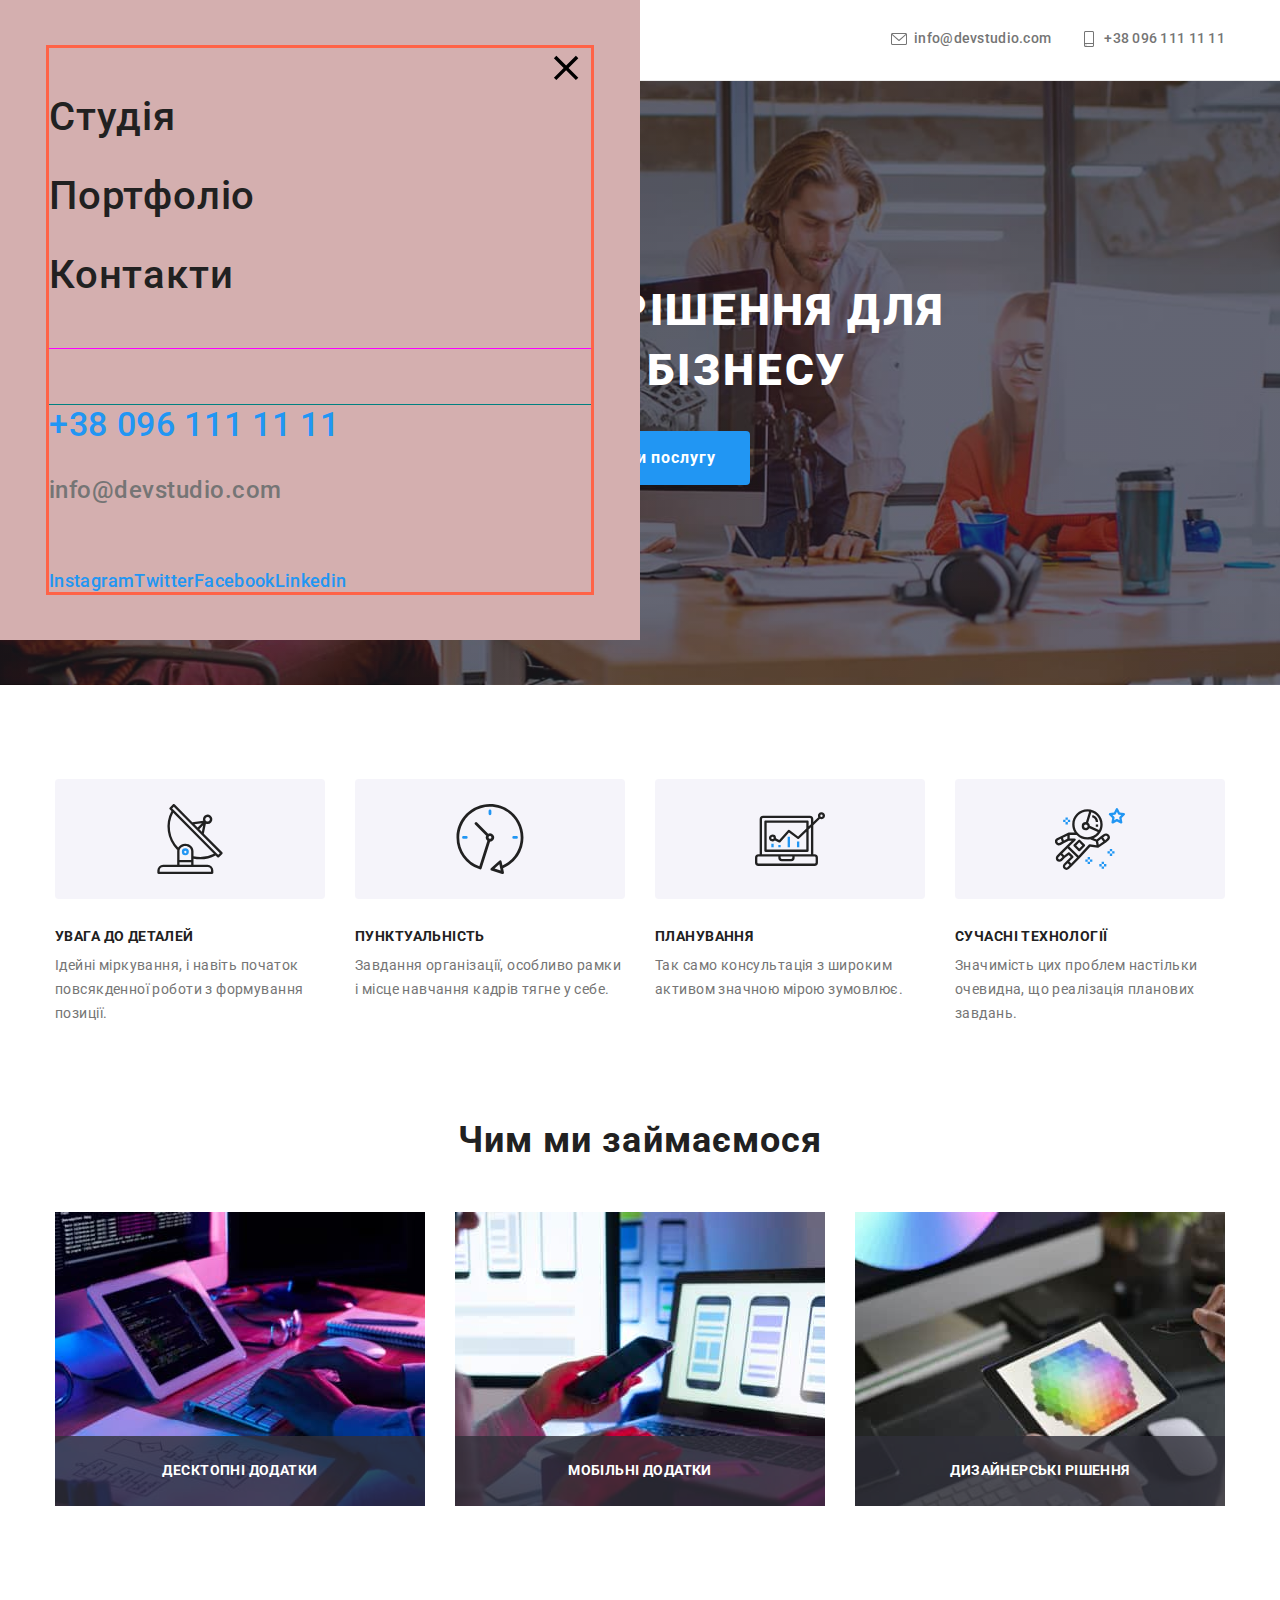
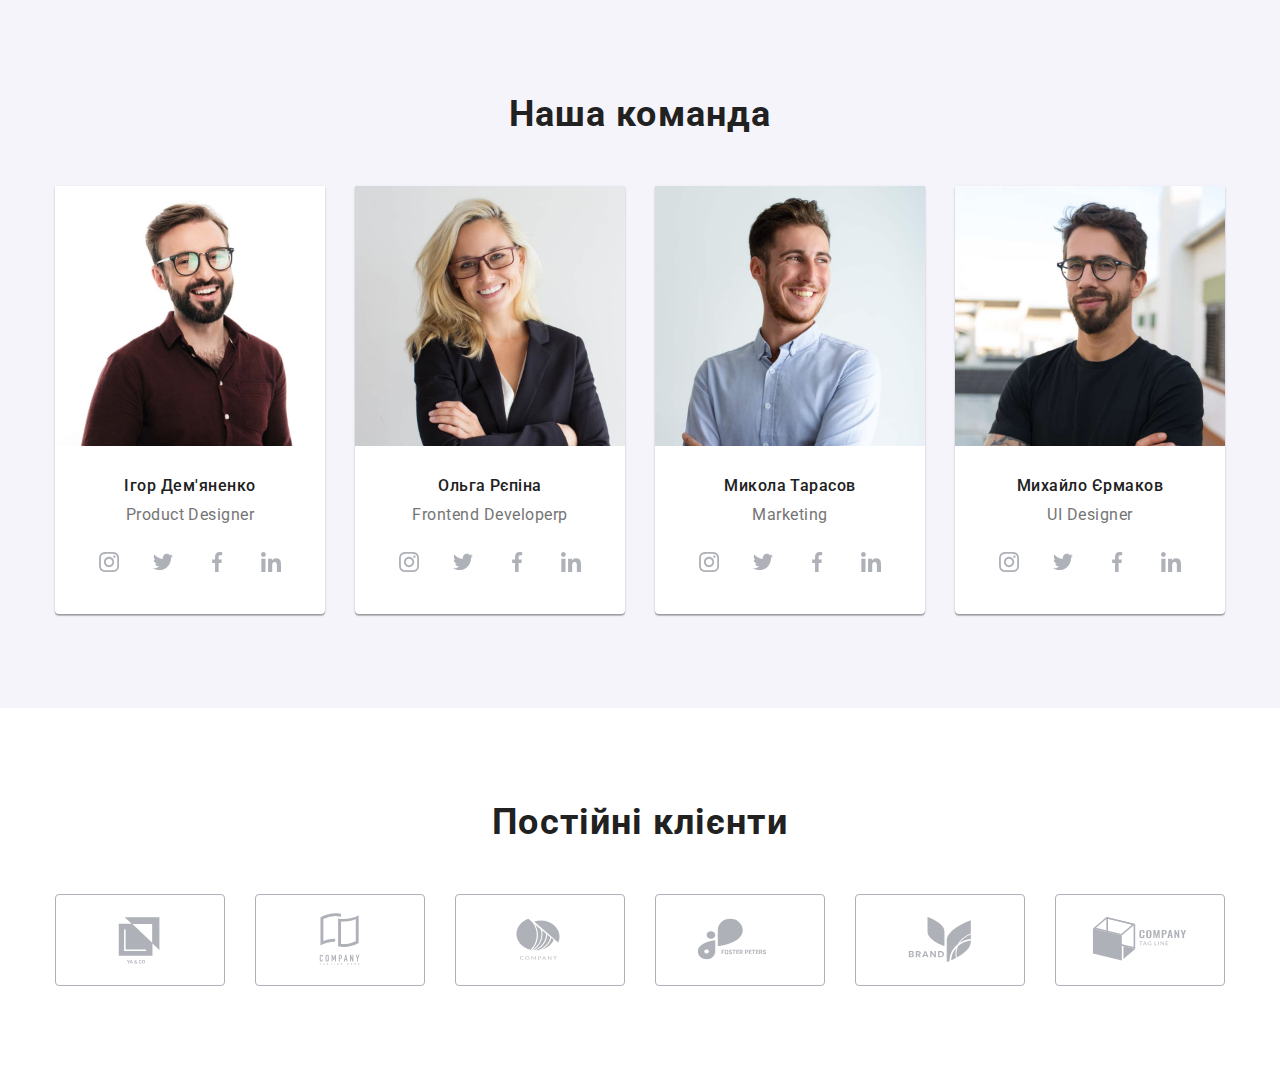
==== index.html @ 28aad4c0 "add coment" ====
<!DOCTYPE html>
<html lang="uk">

<head>
    <meta charset="UTF-8">
    <meta http-equiv="X-UA-Compatible" content="IE=edge">
    <meta name="viewport" content="width=device-width, initial-scale=1.0">
    <link rel="preconnect" href="https://fonts.googleapis.com">
    <link rel="preconnect" href="https://fonts.gstatic.com" crossorigin>
    <link
        href="https://fonts.googleapis.com/css2?family=Raleway:wght@700&family=Roboto:wght@400;500;700;900&display=swap"
        rel="stylesheet">
    <!-- Спочатку нормалізатор -->
    <link rel="stylesheet"
        href="https://cdnjs.cloudflare.com/ajax/libs/modern-normalize/1.0.0/modern-normalize.min.css">
    <!-- Потім мої стилі -->
    <link rel="stylesheet" href="./css/main.min.css " />
    <!-- <link rel="stylesheet" href="./css/styles.css" /> -->
    <title> WebStudio</title>

</head>

<body>
    <!------------------------------- Header ------------------->
    <header class="header">
        <div class="container header__container">
            <a class="logo header__logo" href="./index.html" lang="en"><span class="logo__accent">Web</span>Studio</a>
            <nav class="navigation">
                <ul class="navigation navigation__list list">
                    <li class="navigation__item">
                        <a class="navigation__link" href="./index.html">Студія</a>
                    </li>
                    <li><a class="navigation__link" href="./portfolio.html">Портфоліо</a> </li>
                    <li><a class="navigation__link" href="#">Контакти</a> </li>
                </ul>
            </nav>
            <div class="container-connect">
                <ul class="connect">
                    <li class="connect__item">
                        <a class="connect link" href="mailto:info@devstudio.com">
                            <svg class="connect__icon" width="16" height="16">
                                <use href="./images/symbol-defs.svg#icon-envelope"></use>
                            </svg>info@devstudio.com</a>
                    </li>
                    <li class="connect__item">
                        <a class="connect link" href="tel:+380961111111">
                            <svg class="connect__icon" width="16" height="16">
                                <use href="./images/symbol-defs.svg#icon-smartphone"></use>
                            </svg>+38 096 111 11 11</a>
                    </li>
                </ul>
            </div>
        </div>
        
        
        <div class="mob-menu is-hidden" data-menu>
                <button type="button" class="menu-open-btn" data-menu-open>
                    <svg class="" width="40" height="40">
                        <use href="./images/icons.svg#icon_mob_menu"></use>
                    </svg>
                </button>
                
                <div class="mob-container">
                    <div class="mob-nav">
                        <button type="button" class="menu-close-btn" data-menu-close>
                            <svg class="" width="40" height="40">
                                <use href="./images/icons.svg#icon-close"></use>
                            </svg>
                        </button>
                        <ul class="mob-menu__list">
                            <li class="mob-menu__item">
                                <a class="mob-menu__link" href="./index.html">Студія</a>
                            </li>
                            <li class="mob-menu__item">
                                <a class="mob-menu__link" href="./portfolio.html">Портфоліо</a>
                            </li>
                            <li class="mob-menu__item">
                                <a class="mob-menu__link" href="#">Контакти</a>
                            </li>
                        </ul>
                    </div> 

                     <div class="mob_connect"> 
                        <!-- список  контактов -->
                         <ul class="mob-connect__list">
                            <li class="mob-connect__item">
                                <a class="connect__tel" href="tel:+380961111111">+38 096 111 11 11</a>
                            </li>
                            <li class="mob-connect__item">
                                <a class="connect__mail" href="mailto:info@devstudio.com">info@devstudio.com</a>
                            </li>
                        </ul>

                        <!-- список соц мереж для мобил -->
                        <ul class="mob_soc__list list">
                            <li class="mob_soc__item">
                                <a class="mob_soc__link" href="#">
                                    <use href="#">Instagram </use>
                                </a>
                            </li>
                            <li class="mob_soc__item">
                                <a class="mob_soc__link" href="#">
                                    <use href="#">Twitter </use>
                                </a>
                            </li>
                            <li class="mob_soc__item">
                                <a class="mob_soc__link" href="#">
                                    <use href="#">Facebook </use>
                                </a>
                            </li>
                            <li class="mob_soc__item">
                                <a class="mob_soc__link" href="#">
                                    <use href="#">Linkedin </use>
                                </a>
                            </li>
                        </ul>
                    </div> 
                </div> 

            </div>   
 
    </header>

    <main>
        <!------------------ section Hero------------------->
        <section class="hero">
            <h1 class="hero__title">Ефективні рішення для вашого бізнесу</h1>
            <button class="hero__button" type="button" data-modal-open>Замовити послугу</button>
        </section>
        <!---------------------section benefits ------------------->
        <section class="section">
            <div class="container">
                <!-- ЗАХОВАТИ ЗАГОЛОВОК -->
                <h2 class="visually-hidden">Наші переваги</h2>
                <ul class="benefits list">
                    <li class="benefits__item icon-detail">
                        <h3 class="benefits__title">Увага до деталей</h3>
                        <p class="benefits__text">Ідейні міркування, і навіть початок повсякденної роботи з формування
                            позиції.</p>
                    </li>
                    <li class="benefits__item icon-punctuality">
                        <h3 class="benefits__title">Пунктуальність</h3>
                        <p class="benefits__text">Завдання організації, особливо рамки і місце навчання кадрів тягне у
                            себе.</p>
                    </li>
                    <li class="benefits__item icon-time">
                        <h3 class="benefits__title">Планування</h3>
                        <p class="benefits__text">Так само консультація з широким активом значною мірою зумовлює.</p>
                    </li>
                    <li class="benefits__item icon-tech">
                        <h3 class="benefits__title">Сучасні технології</h3>
                        <p class="benefits__text">Значимість цих проблем настільки очевидна, що реалізація планових
                            завдань.</p>
                    </li>
                </ul>
            </div>
        </section>
        <!-- --------------------------about ------------------------>
        <section class="section about">
            <div class="container">
                <h2 class="about__title">Чим ми займаємося</h2>
                <ul class="about list">
                    <li class="about__item">
                        <img srcset="./images/box1.jpg 1x,
                                    ./images/box1_2x.jpg 2x " src="./images/box1.jpg" alt="компютер" width="370">
                        <div class="about__box">
                            <p class="about__text">десктопні додатки</p>
                        </div>
                    </li>

                    <li class="about__item">
                        <img srcset="./images/box2.jpg 1x,
                                    ./images/box2_2x.jpg 2x " src="./images/box2.jpg" alt="телефон" width="370">
                        <div class="about__box">
                            <p class="about__text">мобільні додатки</p>
                        </div>
                    </li>

                    <li class="about__item">
                        <img srcset="./images/box3.jpg 1x,
                                    ./images/box3_2x.jpg 2x " src="./images/box3.jpg" alt="планшет" width="370">
                        <div class="about__box">
                            <p class="about__text">дизайнерські рішення</p>
                        </div>
                    </li>
                </ul>
            </div>
            </div>
        </section>
        <!------------------------- team --------------------------- -->
        <section class="section team">
            <div class="container">
                <h2 class="team__title">Наша команда</h2>
                <ul class="team list">
                    <li class="team__item">
                        <picture>
                            <source srcset="./images/foto1.jpg 1x,
                                            ./images/foto1_2x.jpg 2x" media="(min-width: 1200px)" />
                            <source srcset="./images/foto1_tabl.jpg 1x,
                                            ./images/foto1_tabl_2x.jpg 2x" media="(min-width: 768px)" />
                            <source srcset="./images/foto1_mob.jpg 1x,
                                            ./images/foto1_mob_2x.jpg 2x" media="(max-width: 767px)" />
                            <img src="./images/foto1.jpg" alt="фото-дизайнера" width="450">
                        </picture>
                        <div class="user">
                            <h3 class="user__name">Ігор Дем'яненко</h3>
                            <p class="user__profile">Product Designer</p>
                            <!-- список соц мереж -->
                            <ul class="soc list">
                                <li class="soc__item team__soc__item">
                                    <a class="soc__link" href="#">
                                        <svg class="" with="20" height="20">
                                            <use href="./images/symbol-defs.svg#icon-instagram"></use>
                                        </svg>
                                    </a>
                                </li>
                                <li class="soc__item team__soc__item">
                                    <a class="soc__link" href="#">
                                        <svg class="" with="20" height="20">
                                            <use href="./images/symbol-defs.svg#icon-twitter"></use>
                                        </svg>
                                    </a>
                                </li>
                                <li class="soc__item team__soc__item">
                                    <a class="soc__link" href="#">
                                        <svg class="" with="20" height="20">
                                            <use href="./images/symbol-defs.svg#icon-facebook"></use>
                                        </svg>
                                    </a>
                                </li>
                                <li class="soc__item team__soc__item">
                                    <a class="soc__link" href="#">
                                        <svg class="" with="20" height="20">
                                            <use href="./images/symbol-defs.svg#icon-linkedin"></use>
                                        </svg>
                                    </a>
                                </li>
                            </ul>
                        </div>
                    </li>
                    <li class="team__item">
                        <picture>
                            <source srcset="./images/foto2.jpg 1x,
                                            ./images/foto2_2x.jpg 2x" media="(min-width: 1200px)" />
                            <source srcset="./images/foto2_tabl.jpg 1x,
                                            ./images/foto2_tabl_2x.jpg 2x" media="(min-width: 768px)" />
                            <source srcset="./images/foto2_mob.jpg 1x,
                                            ./images/foto2_mob_2x.jpg 2x" media="(max-width: 767px)" />
                            <img src="./images/foto2.jpg" alt="фото-розробника" width="450">
                        </picture>
                        <div class="user">
                            <h3 class="user__name">Ольга Рєпіна</h3>
                            <p class="user__profile">Frontend Developerp</p>
                            <!-- список соц мереж -->
                            <ul class="soc list">
                                <li class="soc__item team__soc__item">
                                    <a class="soc__link" href="#">
                                        <svg class="" with="20" height="20">
                                            <use href="./images/symbol-defs.svg#icon-instagram"></use>
                                        </svg>
                                    </a>
                                </li>
                                <li class="soc__item team__soc__item">
                                    <a class="soc__link" href="#">
                                        <svg class="" with="20" height="20">
                                            <use href="./images/symbol-defs.svg#icon-twitter"></use>
                                        </svg>
                                    </a>
                                </li>
                                <li class="soc__item team__soc__item">
                                    <a class="soc__link" href="#">
                                        <svg class="" with="20" height="20">
                                            <use href="./images/symbol-defs.svg#icon-facebook"></use>
                                        </svg>
                                    </a>
                                </li>
                                <li class="soc__item team__soc__item">
                                    <a class="soc__link" href="#">
                                        <svg class="" with="20" height="20">
                                            <use href="./images/symbol-defs.svg#icon-linkedin"></use>
                                        </svg>
                                    </a>
                                </li>
                            </ul>
                        </div>
                    </li>

                    <li class="team__item">
                        <picture>
                            <source srcset="./images/foto3.jpg 1x,
                                            ./images/foto3_2x.jpg 2x" media="(min-width: 1200px)" />
                            <source srcset="./images/foto3_tabl.jpg 1x,
                                            ./images/foto3_tabl_2x.jpg 2x" media="(min-width: 768px)" />
                            <source srcset="./images/foto3_mob.jpg 1x,
                                            ./images/foto3_mob_2x.jpg 2x" media="(max-width: 767px)" />
                            <img src="./images/foto3.jpg" alt="фото-маркетолога" width="450">
                        </picture>
                        <div class="user">
                            <h3 class="user__name">Микола Тарасов</h3>
                            <p class="user__profile">Marketing</p>
                            <!-- список соц мереж -->
                            <ul class="soc list">
                                <li class="soc__item team__soc__item">
                                    <a class="soc__link" href="#">
                                        <svg class="" with="20" height="20">
                                            <use href="./images/symbol-defs.svg#icon-instagram"></use>
                                        </svg>
                                    </a>
                                </li>
                                <li class="soc__item team__soc__item">
                                    <a class="soc__link" href="#">
                                        <svg class="" with="20" height="20">
                                            <use href="./images/symbol-defs.svg#icon-twitter"></use>
                                        </svg>
                                    </a>
                                </li>
                                <li class="soc__item team__soc__item">
                                    <a class="soc__link" href="#">
                                        <svg class="" with="20" height="20">
                                            <use href="./images/symbol-defs.svg#icon-facebook"></use>
                                        </svg>
                                    </a>
                                </li>
                                <li class="soc__item team__soc__item">
                                    <a class="soc__link" href="#">
                                        <svg class="" with="20" height="20">
                                            <use href="./images/symbol-defs.svg#icon-linkedin"></use>
                                        </svg>
                                    </a>
                                </li>
                            </ul>
                        </div>
                    </li>
                    <li class="team__item">
                        <picture>
                            <source srcset="./images/foto4.jpg 1x,
                                            ./images/foto4_2x.jpg 2x" media="(min-width: 1200px)" />
                            <source srcset="./images/foto4_tabl.jpg 1x,
                                            ./images/foto4_tabl_2x.jpg 2x" media="(min-width: 768px)" />
                            <source srcset="./images/foto4_mob.jpg 1x,
                                            ./images/foto4_mob_2x.jpg 2x" media="(max-width: 767px)" />
                            <img src="./images/foto4.jpg" alt="фото-дизайнера-юай" width="450">
                        </picture>
                        <div class="user">
                            <h3 class="user__name">Михайло Єрмаков</h3>
                            <p class="user__profile">UI Designer</p>
                            <!--список соц мереж -->
                            <ul class="soc list">
                                <li class="soc__item team__soc__item">
                                    <a class="soc__link" href="#">
                                        <svg class="" with="20" height="20">
                                            <use href="./images/symbol-defs.svg#icon-instagram"></use>
                                        </svg>
                                    </a>
                                </li>
                                <li class="soc__item team__soc__item">
                                    <a class="soc__link" href="#">
                                        <svg class="" with="20" height="20">
                                            <use href="./images/symbol-defs.svg#icon-twitter"></use>
                                        </svg>
                                    </a>
                                </li>
                                <li class="soc__item team__soc__item">
                                    <a class="soc__link" href="#">
                                        <svg class="" with="20" height="20">
                                            <use href="./images/symbol-defs.svg#icon-facebook"></use>
                                        </svg>
                                    </a>
                                </li>
                                <li class="soc__item team__soc__item">
                                    <a class="soc__link" href="#">
                                        <svg class="" with="20" height="20">
                                            <use href="./images/symbol-defs.svg#icon-linkedin"></use>
                                        </svg>
                                    </a>
                                </li>
                            </ul>
                        </div>
                    </li>
                </ul>
            </div>
        </section>
        <!----------------------- Постійні кліенти client -->
        <section class="section client">
            <div class="container">
                <h2 class="client__title">Постійні клієнти</h2>
                <ul class="client list">
                    <li class="client__item">
                        <a class="client__link" href="#">
                            <svg class="client__icon" width="106" height="60">
                                <use href="./images/symbol-defs.svg#icon-Logo1"></use>
                            </svg>
                        </a>
                    </li>
                    <li class="client__item">
                        <a class="client__link" href="#">
                            <svg class="client__icon" width="106" height="60">
                                <use href="./images/symbol-defs.svg#icon-Logo2"></use>
                            </svg>
                        </a>
                    </li>
                    <li class="client__item">
                        <a class="client__link" href="#">
                            <svg class="client__icon" width="106" height="60">
                                <use href="./images/symbol-defs.svg#icon-Logo3"></use>
                            </svg>
                        </a>
                    </li>
                    <li class="client__item">
                        <a class="client__link" href="#">
                            <svg class="client__icon" width="106" height="60">
                                <use href="./images/symbol-defs.svg#icon-Logo4"></use>
                            </svg>
                        </a>
                    </li>
                    <li class="client__item">
                        <a class="client__link" href="#">
                            <svg class="client__icon" width="106" height="60">
                                <use href="./images/symbol-defs.svg#icon-Logo5"></use>
                            </svg>
                        </a>
                    </li>
                    <li class="client__item">
                        <a class="client__link" href="#">
                            <svg class="client__icon" width="106" height="60">
                                <use href="./images/symbol-defs.svg#icon-Logo6"></use>
                            </svg>
                        </a>
                    </li>
                </ul>
            </div>
        </section>
    </main>

    <!------------------------------------- footer ------------------->
    <!-- <footer class="footer">
        <div class="container container-foot">
            <div class="foot">
                <a class="footer__logo link" href="./index.html" lang="en"><span
                        class="logo__accent">Web</span>Studio</a>
                <address class="container-address">
                    <a class="link address-link" href="https://goo.gl/maps/qexC5noHdbvhc4Kc7" target="_blank"
                        rel="noopener noreferrer">м. Київ, пр-т Лесі Українки, 26</a>
                </address>
                <ul class="foot-contacts list">
                    <li>
                        <a class="foot-contacts link" href="mailto:info@devstudio.com">info@devstudio.com</a>
                    </li>
                    <li>
                        <a class="foot-contacts link" href="tel:+380961111111">+38 096 111 11 11</a>
                    </li>
                </ul>
            </div>
            <div class="add">
                <h3 class="add__title">приєднуйтесь</h3>
                <!-- список соц мереж -->
    <!-- <ul class="soc list">
                    <li class="soc__item">
                        <a class="soc__link" href="#">
                            <svg class="" with="20" height="20">
                                <use href="./images/symbol-defs.svg#icon-instagram"></use>
                            </svg>
                        </a>
                    </li>
                    <li class="soc__item">
                        <a class="soc__link" href=" #">
                            <svg class="" with="20" height="20">
                                <use href="./images/symbol-defs.svg#icon-twitter"></use>
                            </svg>
                        </a>
                    </li>
                    <li class="soc__item">
                        <a class="soc__link" href="#">
                            <svg class="" with="20" height="20">
                                <use href="./images/symbol-defs.svg#icon-facebook"></use>
                            </svg>
                        </a>
                    </li>
                    <li class="soc__item">
                        <a class="soc__link" href="#">
                            <svg class="" with="20" height="20">
                                <use href="./images/symbol-defs.svg#icon-linkedin"></use>
                            </svg>
                        </a>
                    </li>
                </ul>
            </div>

            <div class="subscribe">
                <h3 class="subscribe__title">підпишіться на розсилку</h3>
                <div class="subscribe__container">
                    <input class="subscribe__inp" type="email" name="mail" id="mail" placeholder="E-mail" />
                    <button class="subscribe__button" type="submit"> Підписатися</button>
                    <svg class="icon-send" width="24" height="24">
                        <use href="./images/icons.svg#icon-send"></use>
                    </svg>
                </div>
            </div>
        </div>
    <!-- </footer>   -->
    <!---------------------------------модальне вікно--------->
    <div class="backdrop is-hidden" data-modal>
        <div class="modal">
            <form class="form">
                <button type="button" class="modal-close-btn" data-modal-close >
                    <svg class="icon-close" width="18" height="18">
                        <use href="./images/icons.svg#icon-close"></use>
                    </svg>
                </button>
                <h2 class="modal-title">Залиште свої дані, ми вам передзвонимо</h2>

                <label class="form-label">
                    <span class="form-title-field">Ім'я</span>
                    <span class="form-container">
                        <input class="form-input" type="text" name="username" placeholder=" " />
                        <svg class="icon" width="18" height="18">
                            <use href="./images/icons.svg#icon-person"></use>
                        </svg>
                    </span>
                </label>

                <label class="form-label">
                    <span class="form-title-field">Телефон</span>
                    <span class="form-container">
                        <input class="form-input" type="tel" name="usertel" placeholder=" " />
                        <svg class="icon" width="18" height="18">
                            <use href="./images/icons.svg#icon-phone"></use>
                        </svg>
                    </span>
                </label>

                <label class="form-label">
                    <span class="form-title-field">Пошта</span>
                    <span class="form-container">
                        <input class="form-input" type="email" name="mail" placeholder=" " />
                        <svg class="icon" width="18" height="18">
                            <use href="./images/icons.svg#icon-email"></use>
                        </svg>
                    </span>
                </label>

                <label class="form-label">
                    <span class="form-title-field">Коментар</span>
                    <textarea name="coment" class="form-textarea" rows="6" placeholder="Введіть текст"></textarea>
                </label>

                <label class="check">
                    <input class="check-inp visually-hidden" type="checkbox" name="agreement" value="">
                    <span class="check-icon"></span>
                    <span>Погоджуюся з розсилкою та приймаю
                        <a class="agreement-accent" href=""> Умови договору</a></span>
                </label>
                <button class="form-button" type="submit">Відправити</button>
            </form>

        </div>
    </div>
    
    <script src="./js/modal.js"></script>
    <script src="./js/menu.js"></script>
</body>

</html>
---- css/main.min.css ----
:root{--timing-function: 250ms cubic-bezier(0.4, 0, 0.2, 1);--primary-text-color: #757575;--secondary-text-color: #212121;--accent-background: #2196f3;--accent-text: #ffffff;--background-color: #f5f4fa;--primary-background-color: #ffffff;--secondary-background-color: #2f303a;--gradient: linear-gradient(rgba(47, 48, 58, 0.4), rgba(47, 48, 58, 0.4))}.current{color:var(--accent-background)}.visually-hidden{position:absolute;white-space:nowrap;width:1px;height:1px;overflow:hidden;border:0;padding:0;clip:rect(0 0 0 0);-webkit-clip-path:inset(50%);clip-path:inset(50%);margin:-1px}textarea{resize:none}p,h1,h2,h3,h4,h5,h6{margin:0}ol,ul{margin:0;padding-left:0;list-style:none}a{color:currentColor;text-decoration:none}img{display:block;max-width:100%;height:auto}.about__title,.team__title,.client__title{font-weight:700;font-size:36px;line-height:1.16;letter-spacing:.03em;text-align:center;color:var(--secondary-text-color);margin-bottom:50px}.add__title,.subscribe__title{font-weight:700;font-size:14px;line-height:1.14;letter-spacing:.03em;text-transform:uppercase;color:var(--accent-text);margin-bottom:20px}body{font-family:"Roboto",sans-serif;font-weight:400;font-size:14px;line-height:1.71;letter-spacing:.03em;background-color:var(--primary-background-color);color:var(--primary-text-color)}.link{display:flex;text-decoration:none}.list{display:flex;list-style:none}.button{font-family:"Roboto",sans-serif;text-align:center;cursor:pointer}.container{width:100%;padding-left:15px;padding-right:15px;margin:0 auto}@media screen and (min-width: 480px){.container{width:480px}}@media screen and (min-width: 768px){.container{width:768px}}@media screen and (min-width: 1200px){.container{width:1200px}}.section{padding-top:60px;padding-bottom:60px}@media screen and (min-width: 1200px){.section{padding-top:94px;padding-bottom:94px}}.logo{font-family:"Raleway";color:var(--secondary-text-color);font-weight:700;font-size:24px;line-height:1.16;letter-spacing:.03em}@media screen and (min-width: 1200px){.logo{font-weight:700;font-size:26px;line-height:1.19;letter-spacing:.03em}}.logo__accent{color:var(--accent-background)}.soc{display:flex;justify-content:center;align-items:baseline;gap:10px}.soc__link{width:44px;height:44px;border-radius:50%;display:flex;align-items:center;justify-content:center;background-color:rgba(255,255,255,.1);transition:color var(--timing-function),background-color var(--timing-function);fill:currentColor}.soc__link:hover,.soc__link:focus{background-color:var(--accent-background);color:var(--accent-text)}.soc__item{color:var(--accent-text)}.team__soc__item{color:#afb1b8}.backdrop{position:fixed;top:0px;left:0px;width:100%;height:100%;background:rgba(0,0,0,.2);transition:opacity var(--timing-function),visibility var(--timing-function)}.modal{position:absolute;top:50%;left:50%;min-width:528px;min-height:581px;background:var(--primary-background-color);box-shadow:0px 1px 3px rgba(0,0,0,.12),0px 1px 1px rgba(0,0,0,.14),0px 2px 1px rgba(0,0,0,.2);border-radius:4px;transform:translate(-50%, -50%) scaleY(1) rotate(0deg);transition:transform 250ms linear}.backdrop.is-hidden .modal{transform:translate(-50%, -50%) scaleY(0) rotate(90deg)}.backdrop.is-hidden{opacity:0;visibility:hidden;pointer-events:none}.form{position:relative;width:528px;height:581px;background:var(--accent-text);box-shadow:0px 1px 3px rgba(0,0,0,.12),0px 1px 1px rgba(0,0,0,.14),0px 2px 1px rgba(0,0,0,.2);border-radius:4px;padding:40px}.modal-close-btn{position:absolute;top:8px;right:8px;display:flex;align-items:center;justify-content:center;width:30px;height:30px;background:var(--primary-background-color);border:1px solid rgba(0,0,0,.1);border-radius:50%;background-color:rgba(0,0,0,0);padding:0;cursor:pointer}.icon-close{transition:fill var(--timing-function)}.icon-close:hover,.icon-close:focus{fill:var(--accent-background)}.modal-title{font-weight:700;font-size:20px;line-height:1.15;letter-spacing:.03em;text-align:center;color:var(--secondary-text-color);margin-bottom:12px}.form-container{position:relative}.form-title-field{font-weight:400;font-size:12px;line-height:1.16;letter-spacing:.01em;margin-bottom:4px}.form-input{display:block;width:100%;height:40px;padding:0;padding-left:42px;border:1px solid rgba(33,33,33,.2);border-radius:4px;transition:border var(--timing-function);cursor:pointer}.form-input:hover{border-color:var(--accent-background);fill:var(--accent-background)}.form-label{display:flex;flex-direction:column;transition:fill var(--timing-function);font-size:16px;margin-bottom:10px;outline:rgba(0,0,0,0)}.form-label:last-child{margin-bottom:0px}.form-textarea{width:100%;padding:12px 16px;font-weight:400;font-size:12px;line-height:1.16;letter-spacing:.01em;border:1px solid rgba(33,33,33,.2);border-radius:4px;transition:border-color var(--timing-function)}.form-textarea::-moz-placeholder{color:rgba(117,117,117,.5)}.form-textarea:-ms-input-placeholder{color:rgba(117,117,117,.5)}.form-textarea::placeholder{color:rgba(117,117,117,.5)}.form-textarea:hover{border-color:var(--accent-background)}.icon{position:absolute;top:50%;left:12px;transform:translateY(-50%)}.form-container:focus-within>.icon{fill:var(--accent-background);border-color:var(--accent-background)}.form-button{display:block;margin:0px auto;width:200px;font-weight:700;font-size:16px;line-height:1.87;letter-spacing:.06em;text-align:center;padding:10px 52px;color:var(--accent-text);border-color:#188ce8;border:none;background:#188ce8;transition:box-shadow var(--timing-function);border-radius:4px;cursor:pointer}.form-button:hover,.form-button:focus{box-shadow:0px 4px 4px rgba(0,0,0,.15)}.check{display:flex;align-items:center;justify-content:center;margin-top:20px;margin-bottom:30px;line-height:1.71;letter-spacing:.03em}.check-icon{width:15px;height:15px;border:2px solid var(--secondary-text-color);border-radius:2px;margin-right:7px}.check-inp:checked+.check-icon{border:var(--accent-background);background-color:var(--accent-background);background-image:url(../images/iconcheck.svg);background-size:contain;background-origin:border-box}.agreement-accent{color:var(--accent-background);text-decoration:underline;text-underline-offset:3px}.header{border-bottom:1px solid #ececec}@media screen and (min-width: 1200px){.header{padding-top:24px;padding-bottom:25px}}.header__container{display:flex;justify-content:space-between;align-items:center}@media screen and (min-width: 1200px){.header__container{display:flex;align-items:center}}.header__logo{margin-right:0}@media screen and (min-width: 1200px){.header__logo{margin-right:93px}}.container-connect{margin-left:auto}.menu-open-btn{margin-left:auto;background-color:rgba(0,0,0,0);border:none}@media screen and (min-width: 1200px){.menu-open-btn{display:none}}.mob-menu{position:fixed;top:0;left:0;padding:48px 49px;background-color:#d4afaf;width:50vw;height:50vw;z-index:1}.mob-menu>.mob-container{display:flex;height:100%;flex-direction:column;justify-content:space-between;overflow:auto}.mob-container{outline:3px solid tomato}.mob-nav{outline:1px solid #f0f}.menu-close-btn{display:block;margin-left:auto;background-color:rgba(0,0,0,0);border:none}.mob-menu__list{margin-bottom:50px}.mob-menu__item:not(:last-child){margin-bottom:32px}.mob-menu__link{font-weight:500;font-size:40px;line-height:1.175;letter-spacing:.02em;color:var(--secondary-text-color)}.mob-connect__list{margin-bottom:64px}.mob_connect{display:block;outline:1px solid teal}.connect__tel{display:block;font-weight:500;font-size:34px;line-height:1.175;letter-spacing:.02em;color:var(--accent-background);padding-bottom:32px}.connect__mail{font-weight:500;font-size:24px;line-height:1.16;letter-spacing:.02em;color:var(--primary-text-color)}.mob_soc__item{font-weight:500;font-size:18px;line-height:1.22;letter-spacing:.02em;color:var(--accent-background)}.navigation{display:flex;align-items:center;font-weight:500;font-size:14px;line-height:1.14;letter-spacing:.02em;color:var(--secondary-text-color)}.navigation__list{display:none}@media screen and (min-width: 1200px){.navigation__list{display:flex;gap:50px}}.navigation__link{transition:var(--timing-function)}.navigation__link:hover,.navigation__link:focus{color:var(--accent-background)}.navigation__item{position:relative}.navigation__item::after{position:absolute;left:0px;top:46px;content:"";width:100%;height:4px;background:var(--accent-background);border-radius:2px}.connect{display:none}@media screen and (min-width: 1200px){.connect{display:flex;font-weight:500;font-size:14px;line-height:1.14;letter-spacing:.02em;color:var(--primary-text-color);fill:currentColor;transition:color var(--timing-function)}.connect:hover,.connect:focus{color:var(--accent-background)}}.connect__item{margin-right:30px}.connect__item:last-child{margin-right:0}.connect__icon{margin-right:7px}.hero{margin:0 auto;padding:118px 0px;background:var(--secondary-background-color);text-align:center;background-image:var(--gradient),url(../images/hero_mob.jpg);background-repeat:no-repeat;background-position:center;background-size:cover}@media(min-device-pixel-ratio: 2),(-webkit-min-device-pixel-ratio: 2),(min-resolution: 192dpi),(min-resolution: 2dppx){.hero{background-image:var(--gradient),url(../images/hero_mob_2x.jpg)}}@media screen and (min-width: 768px){.hero{background-image:var(--gradient),url(../images/hero_tabl.jpg)}}@media screen and (min-width: 768px)and (min-device-pixel-ratio: 2),screen and (min-width: 768px)and (-webkit-min-device-pixel-ratio: 2),screen and (min-width: 768px)and (min-resolution: 192dpi),screen and (min-width: 768px)and (min-resolution: 2dppx){.hero{background-image:var(--gradient),url(../images/hero_tabl_2x.jpg)}}@media screen and (min-width: 1200px){.hero{max-width:1600px;padding:200px 0px;background-image:var(--gradient),url(../images/hero.jpg)}}@media screen and (min-width: 1200px)and (min-device-pixel-ratio: 2),screen and (min-width: 1200px)and (-webkit-min-device-pixel-ratio: 2),screen and (min-width: 1200px)and (min-resolution: 192dpi),screen and (min-width: 1200px)and (min-resolution: 2dppx){.hero{background-image:var(--gradient),url(../images/hero_2x.jpg)}}.hero__title{font-weight:900;font-size:26px;line-height:1.61;letter-spacing:.06em;max-width:360px;color:var(--primary-background-color);text-transform:uppercase;margin:0 auto;margin-bottom:30px}@media screen and (min-width: 1200px){.hero__title{max-width:696px;font-weight:900;font-size:44px;line-height:1.36;letter-spacing:.06em}}.hero__button{font-weight:700;font-size:16px;line-height:1.87;letter-spacing:.06em;color:var(--accent-text);background:var(--accent-background);border-radius:4px;border-color:rgba(0,0,0,0);padding:10px 24px}@media screen and (min-width: 1200px){.hero__button{padding:10px 32px}}.benefits{display:flex;flex-wrap:wrap;gap:30px}.benefits__title{font-weight:700;font-size:14px;line-height:1.14;letter-spacing:.03em;text-transform:uppercase;color:var(--secondary-text-color);margin-bottom:10px}.benefits__item{width:100%}@media screen and (min-width: 768px){.benefits__item{width:calc((100% - 30px)/2)}}@media screen and (min-width: 1200px){.benefits__item{width:calc((100% - 90px)/4)}}.benefits__item::before{display:block;content:"";height:120px;margin-bottom:30px;background-repeat:no-repeat;background-position:center;background-color:var(--background-color);border-radius:4px}.benefits__text{font-weight:400;font-size:14px;line-height:1.71;letter-spacing:.03em}.icon-detail::before{background-image:url(../images/icon/antenna.svg)}.icon-punctuality::before{background-image:url(../images/icon/clock.svg)}.icon-time::before{background-image:url(../images/icon/diagram.svg)}.icon-tech::before{background-image:url(../images/icon/astronaut.svg)}@media screen and (max-width: 1199px){.about{display:none}}.about{padding-top:0px;gap:30px}.about__item{position:relative}.about__box{position:absolute;left:0;bottom:0;width:100%;height:70px;background:rgba(47,48,58,.8);text-align:center;padding:27px}.about__text{font-weight:700;font-size:14px;line-height:1.14;letter-spacing:.03em;text-transform:uppercase;color:var(--accent-text)}.team{flex-wrap:wrap;gap:30px;background-color:var(--background-color)}.team__item{width:100%;justify-content:space-between;background:var(--primary-background-color);box-shadow:0px 1px 3px rgba(0,0,0,.12),0px 1px 1px rgba(0,0,0,.14),0px 2px 1px rgba(0,0,0,.2);border-radius:0px 0px 4px 4px}@media screen and (min-width: 768px){.team__item{width:calc((100% - 30px)/2)}}@media screen and (min-width: 1200px){.team__item{width:calc((100% - 90px)/4)}}.user{padding-top:30px;padding-bottom:30px}.user__name{font-weight:500;font-size:16px;line-height:1.19;letter-spacing:.03em;color:var(--secondary-text-color);text-align:center;margin-bottom:10px}.user__profile{font-weight:400;font-size:16px;line-height:1.19;letter-spacing:.03em;text-align:center;margin-bottom:16px}.client{display:flex;gap:30px;flex-wrap:wrap;margin:0 auto}.client__item{justify-content:space-between}@media screen and (max-width: 767px){.client__item{width:calc((100% - 30px)/2)}}@media screen and (min-width: 768px){.client__item{width:calc((100% - 60px)/3)}}@media screen and (min-width: 1200px){.client__item{width:calc((100% - 150px)/6)}}.client__link{height:92px;display:flex;align-items:center;justify-content:center;border:1px solid #afb1b8;border-radius:4px;color:#afb1b8;transition:color var(--timing-function),border-color var(--timing-function)}.client__link:hover,.client__link:focus{border-color:var(--accent-background);color:var(--accent-background)}.client__icon{fill:currentColor}.footer{margin:0 auto;padding-top:60px;padding-bottom:60px;background:var(--secondary-background-color);line-height:1.71;letter-spacing:.03em}.container-foot{outline:1px solid tomato}.foot{display:block;outline:1px solid teal}.footer__logo{font-family:"Raleway";font-style:normal;font-weight:700;font-size:26px;line-height:1.19;letter-spacing:.06em;width:145px;margin-bottom:20px;color:var(--accent-text)}.container-address{display:block;margin-bottom:9px}.address-link{font-style:normal;line-height:1.71;letter-spacing:.03em;color:var(--accent-text)}.foot-contacts{display:block;margin-bottom:9px;color:rgba(255,255,255,.6)}.add-title,.subscribe-title{color:var(--accent-text);margin-bottom:20px}.add{display:block;margin-left:70px}.subscribe{margin-left:93px;margin-right:0px}.subscribe__container{position:relative;display:flex;width:570px;justify-content:space-between;align-items:center;gap:12px}.subscribe__inp{display:flex;width:358px;align-items:center;font-size:16px;line-height:1.25;letter-spacing:.03em;padding:15px 0px 15px 16px;background-color:var(--secondary-background-color);border:1px solid rgba(255,255,255,.3);filter:drop-shadow(0px 4px 4px rgba(0, 0, 0, 0.15));border-radius:4px;color:rgba(255,255,255,.6)}.subscribe__button{width:200px;padding:10px;font-weight:700;font-size:16px;line-height:1.875;letter-spacing:.06em;align-items:center;text-align:left;padding:10px 28px;color:var(--accent-text);background:var(--accent-background);border-radius:4px;box-shadow:0px 4px 4px rgba(0,0,0,.15);border-color:rgba(0,0,0,0)}.icon-send{position:absolute;right:28px;margin-left:10px;fill:var(--accent-text)}.button-portfolio{font-weight:500;font-size:16px;line-height:1.625;letter-spacing:.03em;color:var(--secondary-text-color);padding:6px 22px;background-color:var(--background-color);border-radius:4px;border:1px solid #eee;transition:color var(--timing-function),background-color var(--timing-function)}.button-portfolio:hover,.button-portfolio:focus{color:var(--accent-text);background-color:var(--accent-background)}.btn-container{display:flex;justify-content:center;margin-bottom:50px}.btn-item{margin-left:8px}.products-title{font-weight:700;font-size:18px;line-height:2;letter-spacing:.06em;color:var(--secondary-text-color);margin-bottom:4px}.products-card{display:flex;flex-wrap:wrap;gap:30px;background:var(--primary-background-color)}.products-card-item{transition:box-shadow var(--timing-function)}.products-card-item:hover,.products-card-item:focus{box-shadow:0px 1px 1px rgba(0,0,0,.12),0px 4px 4px rgba(0,0,0,.06),1px 4px 6px rgba(0,0,0,.16)}.products-text{padding:20px 24px;border:1px solid #eee}.products-type{font-weight:400;font-size:16px;line-height:1.875;letter-spacing:.03em}.product-overflow{position:relative;overflow:hidden}.products-actions{position:absolute;top:0;left:0;height:100%;font-weight:400;font-size:18px;line-height:1.56;letter-spacing:.03em;color:var(--accent-text);padding:63px 24px 0px 24px;background:rgba(33,150,243,.9);transform:translateY(100%);transition:transform var(--timing-function)}.products-card-item:hover .products-actions{transform:translateY(0%)}/*# sourceMappingURL=main.min.css.map */
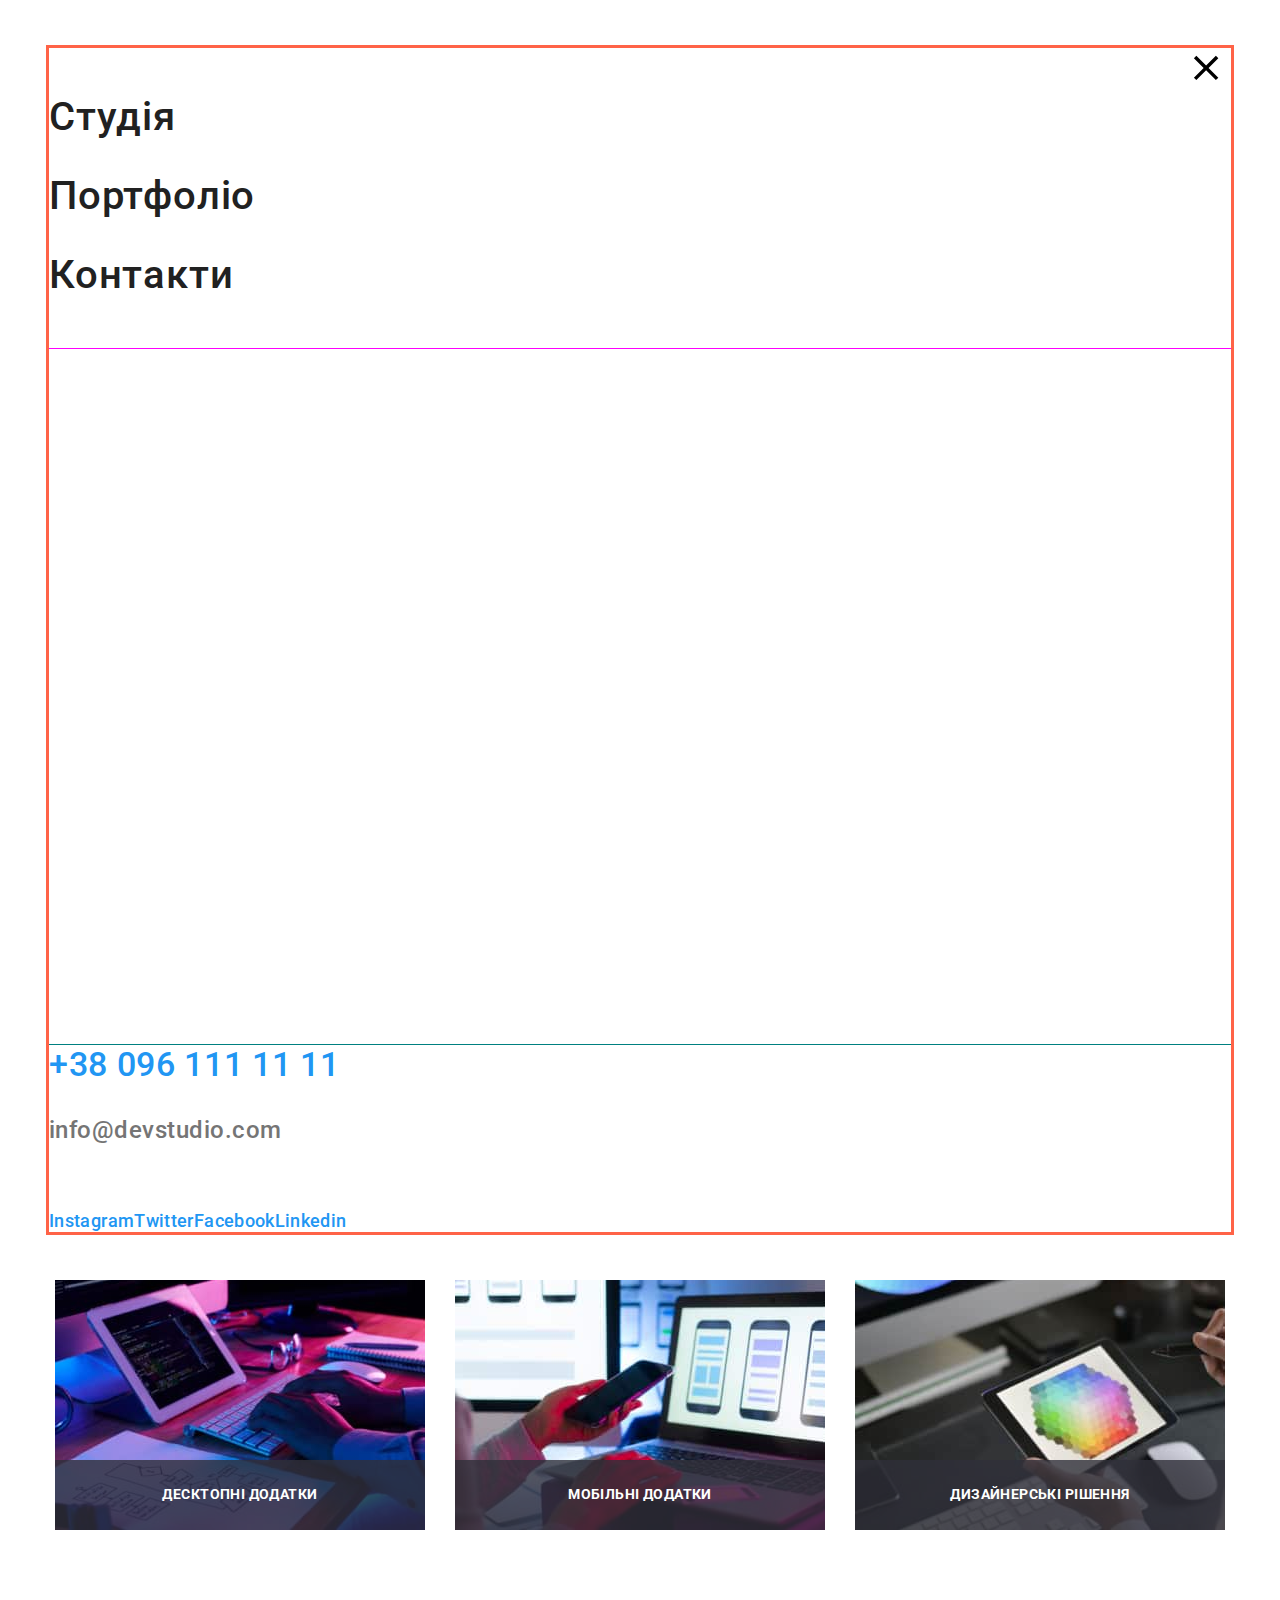
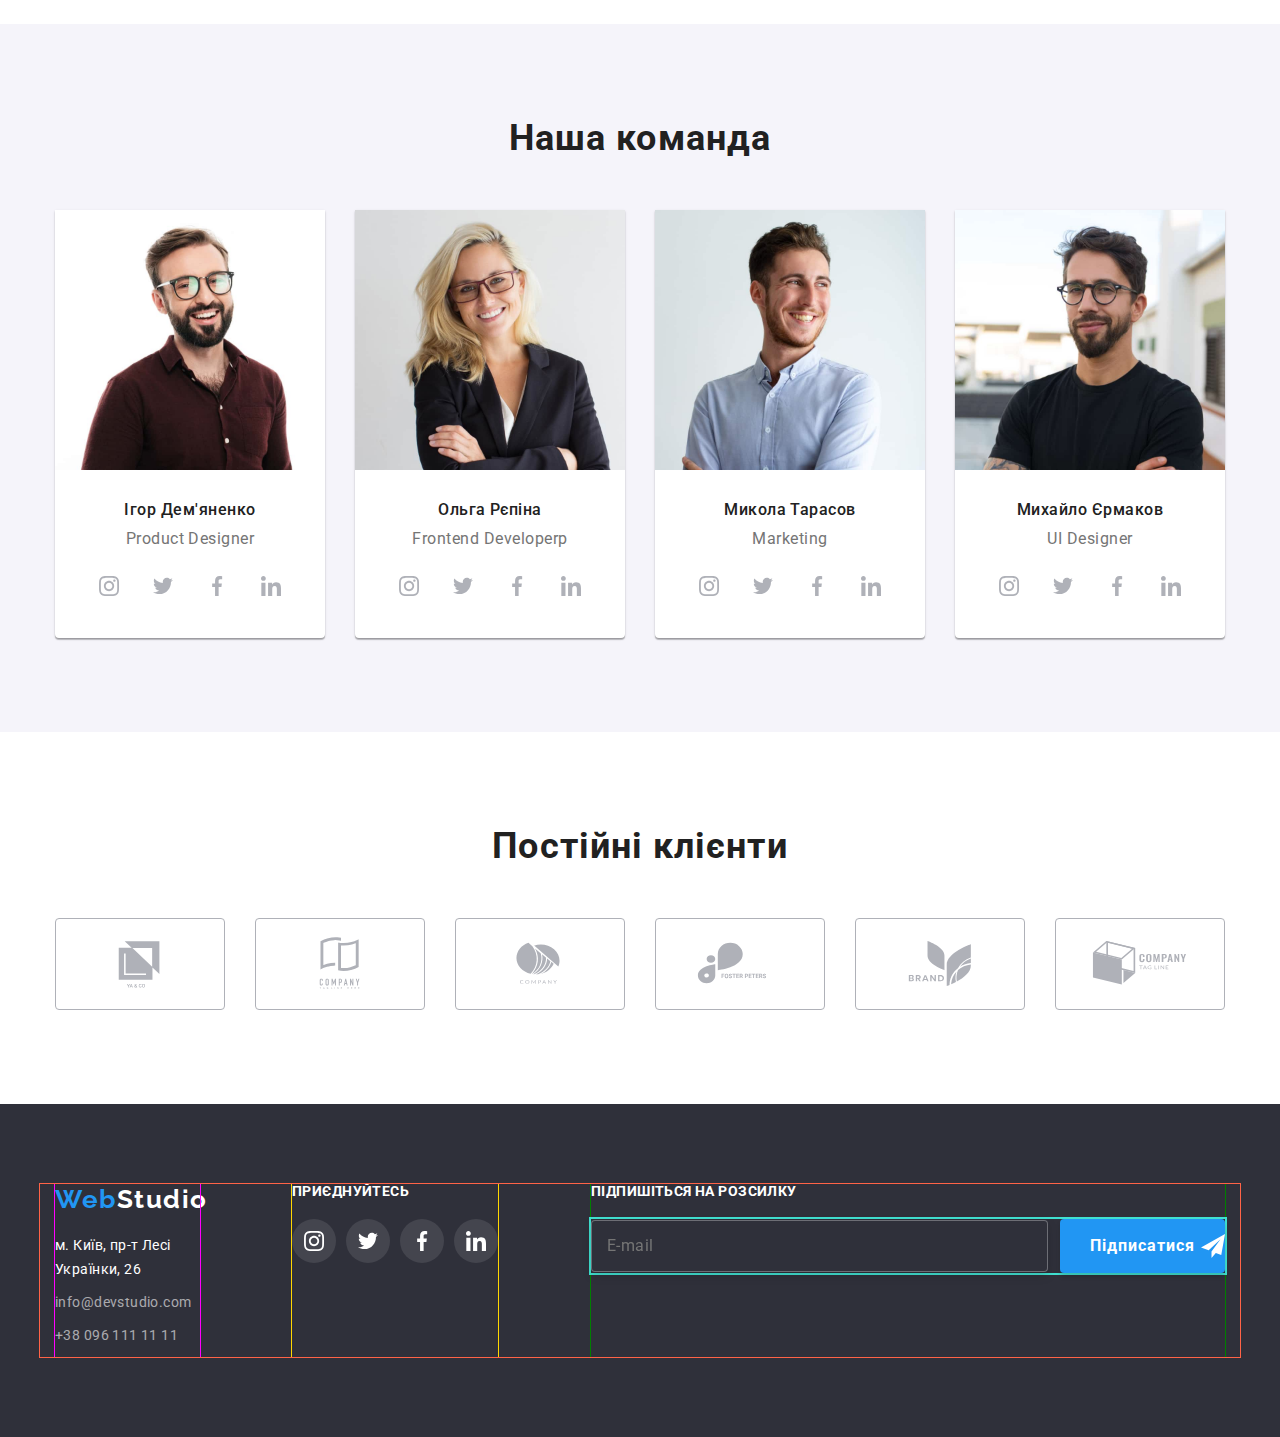
==== commit 4404be86: "add  footer" ====
--- a/index.html
+++ b/index.html
@@ -22,7 +22,7 @@
 
 <body>
     <!------------------------------- Header ------------------->
-    <header class="header">
+     <header class="header">
         <div class="container header__container">
             <a class="logo header__logo" href="./index.html" lang="en"><span class="logo__accent">Web</span>Studio</a>
             <nav class="navigation">
@@ -81,7 +81,7 @@
                     </div> 
 
                      <div class="mob_connect"> 
-                        <!-- список  контактов -->
+                        
                          <ul class="mob-connect__list">
                             <li class="mob-connect__item">
                                 <a class="connect__tel" href="tel:+380961111111">+38 096 111 11 11</a>
@@ -91,7 +91,7 @@
                             </li>
                         </ul>
 
-                        <!-- список соц мереж для мобил -->
+                        
                         <ul class="mob_soc__list list">
                             <li class="mob_soc__item">
                                 <a class="mob_soc__link" href="#">
@@ -119,7 +119,7 @@
 
             </div>   
  
-    </header>
+    </header> -->
 
     <main>
         <!------------------ section Hero------------------->
@@ -433,58 +433,62 @@
     </main>
 
     <!------------------------------------- footer ------------------->
-    <!-- <footer class="footer">
+    <footer class="footer">
         <div class="container container-foot">
-            <div class="foot">
-                <a class="footer__logo link" href="./index.html" lang="en"><span
-                        class="logo__accent">Web</span>Studio</a>
-                <address class="container-address">
-                    <a class="link address-link" href="https://goo.gl/maps/qexC5noHdbvhc4Kc7" target="_blank"
-                        rel="noopener noreferrer">м. Київ, пр-т Лесі Українки, 26</a>
-                </address>
-                <ul class="foot-contacts list">
-                    <li>
-                        <a class="foot-contacts link" href="mailto:info@devstudio.com">info@devstudio.com</a>
-                    </li>
-                    <li>
-                        <a class="foot-contacts link" href="tel:+380961111111">+38 096 111 11 11</a>
-                    </li>
-                </ul>
-            </div>
-            <div class="add">
-                <h3 class="add__title">приєднуйтесь</h3>
-                <!-- список соц мереж -->
-    <!-- <ul class="soc list">
-                    <li class="soc__item">
-                        <a class="soc__link" href="#">
-                            <svg class="" with="20" height="20">
-                                <use href="./images/symbol-defs.svg#icon-instagram"></use>
-                            </svg>
-                        </a>
-                    </li>
-                    <li class="soc__item">
-                        <a class="soc__link" href=" #">
-                            <svg class="" with="20" height="20">
-                                <use href="./images/symbol-defs.svg#icon-twitter"></use>
-                            </svg>
-                        </a>
-                    </li>
-                    <li class="soc__item">
-                        <a class="soc__link" href="#">
-                            <svg class="" with="20" height="20">
-                                <use href="./images/symbol-defs.svg#icon-facebook"></use>
-                            </svg>
-                        </a>
-                    </li>
-                    <li class="soc__item">
-                        <a class="soc__link" href="#">
-                            <svg class="" with="20" height="20">
-                                <use href="./images/symbol-defs.svg#icon-linkedin"></use>
-                            </svg>
-                        </a>
-                    </li>
-                </ul>
-            </div>
+            <div class="container-tablet">
+                <div class="foot">
+                    <a class="footer__logo link" href="./index.html" lang="en"><span
+                            class="logo__accent">Web</span>Studio</a>
+                    <address class="container-address">
+                        <a class="link address-link" href="https://goo.gl/maps/qexC5noHdbvhc4Kc7" target="_blank"
+                            rel="noopener noreferrer">м. Київ, пр-т Лесі Українки, 26</a>
+                    </address>
+                    <ul class="foot-contacts list">
+                        <li>
+                            <a class="foot-contacts link" href="mailto:info@devstudio.com">info@devstudio.com</a>
+                        </li>
+                        <li>
+                            <a class="foot-contacts link" href="tel:+380961111111">+38 096 111 11 11</a>
+                        </li>
+                    </ul>
+                </div>
+
+                <div class="add">
+                    <h3 class="add__title">приєднуйтесь</h3>
+                    <!-- список соц мереж -->
+                    <ul class="soc list">
+                        <li class="soc__item">
+                            <a class="soc__link" href="#">
+                                <svg class="" with="20" height="20">
+                                    <use href="./images/symbol-defs.svg#icon-instagram"></use>
+                                </svg>
+                            </a>
+                        </li>
+                        <li class="soc__item">
+                            <a class="soc__link" href=" #">
+                                <svg class="" with="20" height="20">
+                                    <use href="./images/symbol-defs.svg#icon-twitter"></use>
+                                </svg>
+                            </a>
+                        </li>
+                        <li class="soc__item">
+                            <a class="soc__link" href="#">
+                                <svg class="" with="20" height="20">
+                                    <use href="./images/symbol-defs.svg#icon-facebook"></use>
+                                </svg>
+                            </a>
+                        </li>
+                        <li class="soc__item">
+                            <a class="soc__link" href="#">
+                                <svg class="" with="20" height="20">
+                                    <use href="./images/symbol-defs.svg#icon-linkedin"></use>
+                                </svg>
+                            </a>
+                        </li>
+                    </ul>
+                </div>
+            </div>
+
 
             <div class="subscribe">
                 <h3 class="subscribe__title">підпишіться на розсилку</h3>
@@ -495,14 +499,16 @@
                         <use href="./images/icons.svg#icon-send"></use>
                     </svg>
                 </div>
-            </div>
+
+            </div>
+
         </div>
-    <!-- </footer>   -->
+    </footer>
     <!---------------------------------модальне вікно--------->
     <div class="backdrop is-hidden" data-modal>
         <div class="modal">
             <form class="form">
-                <button type="button" class="modal-close-btn" data-modal-close >
+                <button type="button" class="modal-close-btn" data-modal-close>
                     <svg class="icon-close" width="18" height="18">
                         <use href="./images/icons.svg#icon-close"></use>
                     </svg>
@@ -555,7 +561,7 @@
 
         </div>
     </div>
-    
+
     <script src="./js/modal.js"></script>
     <script src="./js/menu.js"></script>
 </body>
--- a/css/main.min.css
+++ b/css/main.min.css
@@ -1 +1 @@
-:root{--timing-function: 250ms cubic-bezier(0.4, 0, 0.2, 1);--primary-text-color: #757575;--secondary-text-color: #212121;--accent-background: #2196f3;--accent-text: #ffffff;--background-color: #f5f4fa;--primary-background-color: #ffffff;--secondary-background-color: #2f303a;--gradient: linear-gradient(rgba(47, 48, 58, 0.4), rgba(47, 48, 58, 0.4))}.current{color:var(--accent-background)}.visually-hidden{position:absolute;white-space:nowrap;width:1px;height:1px;overflow:hidden;border:0;padding:0;clip:rect(0 0 0 0);-webkit-clip-path:inset(50%);clip-path:inset(50%);margin:-1px}textarea{resize:none}p,h1,h2,h3,h4,h5,h6{margin:0}ol,ul{margin:0;padding-left:0;list-style:none}a{color:currentColor;text-decoration:none}img{display:block;max-width:100%;height:auto}.about__title,.team__title,.client__title{font-weight:700;font-size:36px;line-height:1.16;letter-spacing:.03em;text-align:center;color:var(--secondary-text-color);margin-bottom:50px}.add__title,.subscribe__title{font-weight:700;font-size:14px;line-height:1.14;letter-spacing:.03em;text-transform:uppercase;color:var(--accent-text);margin-bottom:20px}body{font-family:"Roboto",sans-serif;font-weight:400;font-size:14px;line-height:1.71;letter-spacing:.03em;background-color:var(--primary-background-color);color:var(--primary-text-color)}.link{display:flex;text-decoration:none}.list{display:flex;list-style:none}.button{font-family:"Roboto",sans-serif;text-align:center;cursor:pointer}.container{width:100%;padding-left:15px;padding-right:15px;margin:0 auto}@media screen and (min-width: 480px){.container{width:480px}}@media screen and (min-width: 768px){.container{width:768px}}@media screen and (min-width: 1200px){.container{width:1200px}}.section{padding-top:60px;padding-bottom:60px}@media screen and (min-width: 1200px){.section{padding-top:94px;padding-bottom:94px}}.logo{font-family:"Raleway";color:var(--secondary-text-color);font-weight:700;font-size:24px;line-height:1.16;letter-spacing:.03em}@media screen and (min-width: 1200px){.logo{font-weight:700;font-size:26px;line-height:1.19;letter-spacing:.03em}}.logo__accent{color:var(--accent-background)}.soc{display:flex;justify-content:center;align-items:baseline;gap:10px}.soc__link{width:44px;height:44px;border-radius:50%;display:flex;align-items:center;justify-content:center;background-color:rgba(255,255,255,.1);transition:color var(--timing-function),background-color var(--timing-function);fill:currentColor}.soc__link:hover,.soc__link:focus{background-color:var(--accent-background);color:var(--accent-text)}.soc__item{color:var(--accent-text)}.team__soc__item{color:#afb1b8}.backdrop{position:fixed;top:0px;left:0px;width:100%;height:100%;background:rgba(0,0,0,.2);transition:opacity var(--timing-function),visibility var(--timing-function)}.modal{position:absolute;top:50%;left:50%;min-width:528px;min-height:581px;background:var(--primary-background-color);box-shadow:0px 1px 3px rgba(0,0,0,.12),0px 1px 1px rgba(0,0,0,.14),0px 2px 1px rgba(0,0,0,.2);border-radius:4px;transform:translate(-50%, -50%) scaleY(1) rotate(0deg);transition:transform 250ms linear}.backdrop.is-hidden .modal{transform:translate(-50%, -50%) scaleY(0) rotate(90deg)}.backdrop.is-hidden{opacity:0;visibility:hidden;pointer-events:none}.form{position:relative;width:528px;height:581px;background:var(--accent-text);box-shadow:0px 1px 3px rgba(0,0,0,.12),0px 1px 1px rgba(0,0,0,.14),0px 2px 1px rgba(0,0,0,.2);border-radius:4px;padding:40px}.modal-close-btn{position:absolute;top:8px;right:8px;display:flex;align-items:center;justify-content:center;width:30px;height:30px;background:var(--primary-background-color);border:1px solid rgba(0,0,0,.1);border-radius:50%;background-color:rgba(0,0,0,0);padding:0;cursor:pointer}.icon-close{transition:fill var(--timing-function)}.icon-close:hover,.icon-close:focus{fill:var(--accent-background)}.modal-title{font-weight:700;font-size:20px;line-height:1.15;letter-spacing:.03em;text-align:center;color:var(--secondary-text-color);margin-bottom:12px}.form-container{position:relative}.form-title-field{font-weight:400;font-size:12px;line-height:1.16;letter-spacing:.01em;margin-bottom:4px}.form-input{display:block;width:100%;height:40px;padding:0;padding-left:42px;border:1px solid rgba(33,33,33,.2);border-radius:4px;transition:border var(--timing-function);cursor:pointer}.form-input:hover{border-color:var(--accent-background);fill:var(--accent-background)}.form-label{display:flex;flex-direction:column;transition:fill var(--timing-function);font-size:16px;margin-bottom:10px;outline:rgba(0,0,0,0)}.form-label:last-child{margin-bottom:0px}.form-textarea{width:100%;padding:12px 16px;font-weight:400;font-size:12px;line-height:1.16;letter-spacing:.01em;border:1px solid rgba(33,33,33,.2);border-radius:4px;transition:border-color var(--timing-function)}.form-textarea::-moz-placeholder{color:rgba(117,117,117,.5)}.form-textarea:-ms-input-placeholder{color:rgba(117,117,117,.5)}.form-textarea::placeholder{color:rgba(117,117,117,.5)}.form-textarea:hover{border-color:var(--accent-background)}.icon{position:absolute;top:50%;left:12px;transform:translateY(-50%)}.form-container:focus-within>.icon{fill:var(--accent-background);border-color:var(--accent-background)}.form-button{display:block;margin:0px auto;width:200px;font-weight:700;font-size:16px;line-height:1.87;letter-spacing:.06em;text-align:center;padding:10px 52px;color:var(--accent-text);border-color:#188ce8;border:none;background:#188ce8;transition:box-shadow var(--timing-function);border-radius:4px;cursor:pointer}.form-button:hover,.form-button:focus{box-shadow:0px 4px 4px rgba(0,0,0,.15)}.check{display:flex;align-items:center;justify-content:center;margin-top:20px;margin-bottom:30px;line-height:1.71;letter-spacing:.03em}.check-icon{width:15px;height:15px;border:2px solid var(--secondary-text-color);border-radius:2px;margin-right:7px}.check-inp:checked+.check-icon{border:var(--accent-background);background-color:var(--accent-background);background-image:url(../images/iconcheck.svg);background-size:contain;background-origin:border-box}.agreement-accent{color:var(--accent-background);text-decoration:underline;text-underline-offset:3px}.header{border-bottom:1px solid #ececec}@media screen and (min-width: 1200px){.header{padding-top:24px;padding-bottom:25px}}.header__container{display:flex;justify-content:space-between;align-items:center}@media screen and (min-width: 1200px){.header__container{display:flex;align-items:center}}.header__logo{margin-right:0}@media screen and (min-width: 1200px){.header__logo{margin-right:93px}}.container-connect{margin-left:auto}.menu-open-btn{margin-left:auto;background-color:rgba(0,0,0,0);border:none}@media screen and (min-width: 1200px){.menu-open-btn{display:none}}.mob-menu{position:fixed;top:0;left:0;padding:48px 49px;background-color:#d4afaf;width:50vw;height:50vw;z-index:1}.mob-menu>.mob-container{display:flex;height:100%;flex-direction:column;justify-content:space-between;overflow:auto}.mob-container{outline:3px solid tomato}.mob-nav{outline:1px solid #f0f}.menu-close-btn{display:block;margin-left:auto;background-color:rgba(0,0,0,0);border:none}.mob-menu__list{margin-bottom:50px}.mob-menu__item:not(:last-child){margin-bottom:32px}.mob-menu__link{font-weight:500;font-size:40px;line-height:1.175;letter-spacing:.02em;color:var(--secondary-text-color)}.mob-connect__list{margin-bottom:64px}.mob_connect{display:block;outline:1px solid teal}.connect__tel{display:block;font-weight:500;font-size:34px;line-height:1.175;letter-spacing:.02em;color:var(--accent-background);padding-bottom:32px}.connect__mail{font-weight:500;font-size:24px;line-height:1.16;letter-spacing:.02em;color:var(--primary-text-color)}.mob_soc__item{font-weight:500;font-size:18px;line-height:1.22;letter-spacing:.02em;color:var(--accent-background)}.navigation{display:flex;align-items:center;font-weight:500;font-size:14px;line-height:1.14;letter-spacing:.02em;color:var(--secondary-text-color)}.navigation__list{display:none}@media screen and (min-width: 1200px){.navigation__list{display:flex;gap:50px}}.navigation__link{transition:var(--timing-function)}.navigation__link:hover,.navigation__link:focus{color:var(--accent-background)}.navigation__item{position:relative}.navigation__item::after{position:absolute;left:0px;top:46px;content:"";width:100%;height:4px;background:var(--accent-background);border-radius:2px}.connect{display:none}@media screen and (min-width: 1200px){.connect{display:flex;font-weight:500;font-size:14px;line-height:1.14;letter-spacing:.02em;color:var(--primary-text-color);fill:currentColor;transition:color var(--timing-function)}.connect:hover,.connect:focus{color:var(--accent-background)}}.connect__item{margin-right:30px}.connect__item:last-child{margin-right:0}.connect__icon{margin-right:7px}.hero{margin:0 auto;padding:118px 0px;background:var(--secondary-background-color);text-align:center;background-image:var(--gradient),url(../images/hero_mob.jpg);background-repeat:no-repeat;background-position:center;background-size:cover}@media(min-device-pixel-ratio: 2),(-webkit-min-device-pixel-ratio: 2),(min-resolution: 192dpi),(min-resolution: 2dppx){.hero{background-image:var(--gradient),url(../images/hero_mob_2x.jpg)}}@media screen and (min-width: 768px){.hero{background-image:var(--gradient),url(../images/hero_tabl.jpg)}}@media screen and (min-width: 768px)and (min-device-pixel-ratio: 2),screen and (min-width: 768px)and (-webkit-min-device-pixel-ratio: 2),screen and (min-width: 768px)and (min-resolution: 192dpi),screen and (min-width: 768px)and (min-resolution: 2dppx){.hero{background-image:var(--gradient),url(../images/hero_tabl_2x.jpg)}}@media screen and (min-width: 1200px){.hero{max-width:1600px;padding:200px 0px;background-image:var(--gradient),url(../images/hero.jpg)}}@media screen and (min-width: 1200px)and (min-device-pixel-ratio: 2),screen and (min-width: 1200px)and (-webkit-min-device-pixel-ratio: 2),screen and (min-width: 1200px)and (min-resolution: 192dpi),screen and (min-width: 1200px)and (min-resolution: 2dppx){.hero{background-image:var(--gradient),url(../images/hero_2x.jpg)}}.hero__title{font-weight:900;font-size:26px;line-height:1.61;letter-spacing:.06em;max-width:360px;color:var(--primary-background-color);text-transform:uppercase;margin:0 auto;margin-bottom:30px}@media screen and (min-width: 1200px){.hero__title{max-width:696px;font-weight:900;font-size:44px;line-height:1.36;letter-spacing:.06em}}.hero__button{font-weight:700;font-size:16px;line-height:1.87;letter-spacing:.06em;color:var(--accent-text);background:var(--accent-background);border-radius:4px;border-color:rgba(0,0,0,0);padding:10px 24px}@media screen and (min-width: 1200px){.hero__button{padding:10px 32px}}.benefits{display:flex;flex-wrap:wrap;gap:30px}.benefits__title{font-weight:700;font-size:14px;line-height:1.14;letter-spacing:.03em;text-transform:uppercase;color:var(--secondary-text-color);margin-bottom:10px}.benefits__item{width:100%}@media screen and (min-width: 768px){.benefits__item{width:calc((100% - 30px)/2)}}@media screen and (min-width: 1200px){.benefits__item{width:calc((100% - 90px)/4)}}.benefits__item::before{display:block;content:"";height:120px;margin-bottom:30px;background-repeat:no-repeat;background-position:center;background-color:var(--background-color);border-radius:4px}.benefits__text{font-weight:400;font-size:14px;line-height:1.71;letter-spacing:.03em}.icon-detail::before{background-image:url(../images/icon/antenna.svg)}.icon-punctuality::before{background-image:url(../images/icon/clock.svg)}.icon-time::before{background-image:url(../images/icon/diagram.svg)}.icon-tech::before{background-image:url(../images/icon/astronaut.svg)}@media screen and (max-width: 1199px){.about{display:none}}.about{padding-top:0px;gap:30px}.about__item{position:relative}.about__box{position:absolute;left:0;bottom:0;width:100%;height:70px;background:rgba(47,48,58,.8);text-align:center;padding:27px}.about__text{font-weight:700;font-size:14px;line-height:1.14;letter-spacing:.03em;text-transform:uppercase;color:var(--accent-text)}.team{flex-wrap:wrap;gap:30px;background-color:var(--background-color)}.team__item{width:100%;justify-content:space-between;background:var(--primary-background-color);box-shadow:0px 1px 3px rgba(0,0,0,.12),0px 1px 1px rgba(0,0,0,.14),0px 2px 1px rgba(0,0,0,.2);border-radius:0px 0px 4px 4px}@media screen and (min-width: 768px){.team__item{width:calc((100% - 30px)/2)}}@media screen and (min-width: 1200px){.team__item{width:calc((100% - 90px)/4)}}.user{padding-top:30px;padding-bottom:30px}.user__name{font-weight:500;font-size:16px;line-height:1.19;letter-spacing:.03em;color:var(--secondary-text-color);text-align:center;margin-bottom:10px}.user__profile{font-weight:400;font-size:16px;line-height:1.19;letter-spacing:.03em;text-align:center;margin-bottom:16px}.client{display:flex;gap:30px;flex-wrap:wrap;margin:0 auto}.client__item{justify-content:space-between}@media screen and (max-width: 767px){.client__item{width:calc((100% - 30px)/2)}}@media screen and (min-width: 768px){.client__item{width:calc((100% - 60px)/3)}}@media screen and (min-width: 1200px){.client__item{width:calc((100% - 150px)/6)}}.client__link{height:92px;display:flex;align-items:center;justify-content:center;border:1px solid #afb1b8;border-radius:4px;color:#afb1b8;transition:color var(--timing-function),border-color var(--timing-function)}.client__link:hover,.client__link:focus{border-color:var(--accent-background);color:var(--accent-background)}.client__icon{fill:currentColor}.footer{margin:0 auto;padding-top:60px;padding-bottom:60px;background:var(--secondary-background-color);line-height:1.71;letter-spacing:.03em}.container-foot{outline:1px solid tomato}.foot{display:block;outline:1px solid teal}.footer__logo{font-family:"Raleway";font-style:normal;font-weight:700;font-size:26px;line-height:1.19;letter-spacing:.06em;width:145px;margin-bottom:20px;color:var(--accent-text)}.container-address{display:block;margin-bottom:9px}.address-link{font-style:normal;line-height:1.71;letter-spacing:.03em;color:var(--accent-text)}.foot-contacts{display:block;margin-bottom:9px;color:rgba(255,255,255,.6)}.add-title,.subscribe-title{color:var(--accent-text);margin-bottom:20px}.add{display:block;margin-left:70px}.subscribe{margin-left:93px;margin-right:0px}.subscribe__container{position:relative;display:flex;width:570px;justify-content:space-between;align-items:center;gap:12px}.subscribe__inp{display:flex;width:358px;align-items:center;font-size:16px;line-height:1.25;letter-spacing:.03em;padding:15px 0px 15px 16px;background-color:var(--secondary-background-color);border:1px solid rgba(255,255,255,.3);filter:drop-shadow(0px 4px 4px rgba(0, 0, 0, 0.15));border-radius:4px;color:rgba(255,255,255,.6)}.subscribe__button{width:200px;padding:10px;font-weight:700;font-size:16px;line-height:1.875;letter-spacing:.06em;align-items:center;text-align:left;padding:10px 28px;color:var(--accent-text);background:var(--accent-background);border-radius:4px;box-shadow:0px 4px 4px rgba(0,0,0,.15);border-color:rgba(0,0,0,0)}.icon-send{position:absolute;right:28px;margin-left:10px;fill:var(--accent-text)}.button-portfolio{font-weight:500;font-size:16px;line-height:1.625;letter-spacing:.03em;color:var(--secondary-text-color);padding:6px 22px;background-color:var(--background-color);border-radius:4px;border:1px solid #eee;transition:color var(--timing-function),background-color var(--timing-function)}.button-portfolio:hover,.button-portfolio:focus{color:var(--accent-text);background-color:var(--accent-background)}.btn-container{display:flex;justify-content:center;margin-bottom:50px}.btn-item{margin-left:8px}.products-title{font-weight:700;font-size:18px;line-height:2;letter-spacing:.06em;color:var(--secondary-text-color);margin-bottom:4px}.products-card{display:flex;flex-wrap:wrap;gap:30px;background:var(--primary-background-color)}.products-card-item{transition:box-shadow var(--timing-function)}.products-card-item:hover,.products-card-item:focus{box-shadow:0px 1px 1px rgba(0,0,0,.12),0px 4px 4px rgba(0,0,0,.06),1px 4px 6px rgba(0,0,0,.16)}.products-text{padding:20px 24px;border:1px solid #eee}.products-type{font-weight:400;font-size:16px;line-height:1.875;letter-spacing:.03em}.product-overflow{position:relative;overflow:hidden}.products-actions{position:absolute;top:0;left:0;height:100%;font-weight:400;font-size:18px;line-height:1.56;letter-spacing:.03em;color:var(--accent-text);padding:63px 24px 0px 24px;background:rgba(33,150,243,.9);transform:translateY(100%);transition:transform var(--timing-function)}.products-card-item:hover .products-actions{transform:translateY(0%)}/*# sourceMappingURL=main.min.css.map */+:root{--timing-function: 250ms cubic-bezier(0.4, 0, 0.2, 1);--primary-text-color: #757575;--secondary-text-color: #212121;--accent-background: #2196f3;--accent-text: #ffffff;--background-color: #f5f4fa;--primary-background-color: #ffffff;--secondary-background-color: #2f303a;--gradient: linear-gradient(rgba(47, 48, 58, 0.4), rgba(47, 48, 58, 0.4))}.current{color:var(--accent-background)}.visually-hidden{position:absolute;white-space:nowrap;width:1px;height:1px;overflow:hidden;border:0;padding:0;clip:rect(0 0 0 0);-webkit-clip-path:inset(50%);clip-path:inset(50%);margin:-1px}textarea{resize:none}p,h1,h2,h3,h4,h5,h6{margin:0}ol,ul{margin:0;padding-left:0;list-style:none}a{color:currentColor;text-decoration:none}img{display:block;max-width:100%;height:auto}.about__title,.team__title,.client__title{text-align:center;color:var(--secondary-text-color);font-weight:700;font-size:28px;line-height:1.17;letter-spacing:.03em;margin-bottom:30px}@media screen and (min-width: 1200px){.about__title,.team__title,.client__title{font-weight:700;font-size:36px;line-height:1.16;letter-spacing:.03em;margin-bottom:50px}}.add__title,.subscribe__title{font-weight:700;font-size:14px;line-height:1.14;letter-spacing:.03em;text-transform:uppercase;color:var(--accent-text);margin-bottom:20px}body{font-family:"Roboto",sans-serif;font-weight:400;font-size:14px;line-height:1.71;letter-spacing:.03em;background-color:var(--primary-background-color);color:var(--primary-text-color)}.link{display:flex;text-decoration:none}.list{display:flex;list-style:none}.button{font-family:"Roboto",sans-serif;text-align:center;cursor:pointer}.container{width:100%;padding-left:15px;padding-right:15px;margin:0 auto}@media screen and (min-width: 480px){.container{width:480px}}@media screen and (min-width: 768px){.container{width:768px}}@media screen and (min-width: 1200px){.container{width:1200px}}.section{padding-top:60px;padding-bottom:60px}@media screen and (min-width: 1200px){.section{padding-top:94px;padding-bottom:94px}}.logo{font-family:"Raleway";color:var(--secondary-text-color);font-weight:700;font-size:24px;line-height:1.16;letter-spacing:.03em}@media screen and (min-width: 1200px){.logo{font-weight:700;font-size:26px;line-height:1.19;letter-spacing:.03em}}.logo__accent{color:var(--accent-background)}.soc{display:flex;justify-content:center;align-items:baseline;gap:10px}.soc__link{width:44px;height:44px;border-radius:50%;display:flex;align-items:center;justify-content:center;background-color:rgba(255,255,255,.1);transition:color var(--timing-function),background-color var(--timing-function);fill:currentColor}.soc__link:hover,.soc__link:focus{background-color:var(--accent-background);color:var(--accent-text)}.soc__item{color:var(--accent-text)}.team__soc__item{color:#afb1b8}.backdrop{position:fixed;top:0px;left:0px;width:100%;height:100%;background:rgba(0,0,0,.2);transition:opacity var(--timing-function),visibility var(--timing-function)}.modal{position:absolute;top:50%;left:50%;min-width:528px;min-height:581px;background:var(--primary-background-color);box-shadow:0px 1px 3px rgba(0,0,0,.12),0px 1px 1px rgba(0,0,0,.14),0px 2px 1px rgba(0,0,0,.2);border-radius:4px;transform:translate(-50%, -50%) scaleY(1) rotate(0deg);transition:transform 250ms linear}.backdrop.is-hidden .modal{transform:translate(-50%, -50%) scaleY(0) rotate(90deg)}.backdrop.is-hidden{opacity:0;visibility:hidden;pointer-events:none}.form{position:relative;width:528px;height:581px;background:var(--accent-text);box-shadow:0px 1px 3px rgba(0,0,0,.12),0px 1px 1px rgba(0,0,0,.14),0px 2px 1px rgba(0,0,0,.2);border-radius:4px;padding:40px}.modal-close-btn{position:absolute;top:8px;right:8px;display:flex;align-items:center;justify-content:center;width:30px;height:30px;background:var(--primary-background-color);border:1px solid rgba(0,0,0,.1);border-radius:50%;background-color:rgba(0,0,0,0);padding:0;cursor:pointer}.icon-close{transition:fill var(--timing-function)}.icon-close:hover,.icon-close:focus{fill:var(--accent-background)}.modal-title{font-weight:700;font-size:20px;line-height:1.15;letter-spacing:.03em;text-align:center;color:var(--secondary-text-color);margin-bottom:12px}.form-container{position:relative}.form-title-field{font-weight:400;font-size:12px;line-height:1.16;letter-spacing:.01em;margin-bottom:4px}.form-input{display:block;width:100%;height:40px;padding:0;padding-left:42px;border:1px solid rgba(33,33,33,.2);border-radius:4px;transition:border var(--timing-function);cursor:pointer}.form-input:hover{border-color:var(--accent-background);fill:var(--accent-background)}.form-label{display:flex;flex-direction:column;transition:fill var(--timing-function);font-size:16px;margin-bottom:10px;outline:rgba(0,0,0,0)}.form-label:last-child{margin-bottom:0px}.form-textarea{width:100%;padding:12px 16px;font-weight:400;font-size:12px;line-height:1.16;letter-spacing:.01em;border:1px solid rgba(33,33,33,.2);border-radius:4px;transition:border-color var(--timing-function)}.form-textarea::-moz-placeholder{color:rgba(117,117,117,.5)}.form-textarea:-ms-input-placeholder{color:rgba(117,117,117,.5)}.form-textarea::placeholder{color:rgba(117,117,117,.5)}.form-textarea:hover{border-color:var(--accent-background)}.icon{position:absolute;top:50%;left:12px;transform:translateY(-50%)}.form-container:focus-within>.icon{fill:var(--accent-background);border-color:var(--accent-background)}.form-button{display:block;margin:0px auto;width:200px;font-weight:700;font-size:16px;line-height:1.87;letter-spacing:.06em;text-align:center;padding:10px 52px;color:var(--accent-text);border-color:#188ce8;border:none;background:#188ce8;transition:box-shadow var(--timing-function);border-radius:4px;cursor:pointer}.form-button:hover,.form-button:focus{box-shadow:0px 4px 4px rgba(0,0,0,.15)}.check{display:flex;align-items:center;justify-content:center;margin-top:20px;margin-bottom:30px;line-height:1.71;letter-spacing:.03em}.check-icon{width:15px;height:15px;border:2px solid var(--secondary-text-color);border-radius:2px;margin-right:7px}.check-inp:checked+.check-icon{border:var(--accent-background);background-color:var(--accent-background);background-image:url(../images/iconcheck.svg);background-size:contain;background-origin:border-box}.agreement-accent{color:var(--accent-background);text-decoration:underline;text-underline-offset:3px}.header{border-bottom:1px solid #ececec}@media screen and (min-width: 1200px){.header{padding-top:24px;padding-bottom:25px}}.header__container{display:flex;justify-content:space-between;align-items:center}@media screen and (min-width: 1200px){.header__container{display:flex;align-items:center}}.header__logo{margin-right:0}@media screen and (min-width: 1200px){.header__logo{margin-right:93px}}.container-connect{margin-left:auto}.menu-open-btn{margin-left:auto;background-color:rgba(0,0,0,0);border:none}@media screen and (min-width: 1200px){.menu-open-btn{display:none}}.mob-menu{position:fixed;top:0;left:0;padding:48px 49px;background-color:var(--primary-background-color);width:100vw;height:100vw;z-index:1}.mob-menu>.mob-container{display:flex;height:100%;flex-direction:column;justify-content:space-between;overflow:auto}.mob-container{outline:3px solid tomato}.mob-nav{outline:1px solid #f0f}.menu-close-btn{display:block;margin-left:auto;background-color:rgba(0,0,0,0);border:none}.mob-menu__list{margin-bottom:50px}.mob-menu__item:not(:last-child){margin-bottom:32px}.mob-menu__link{font-weight:500;font-size:40px;line-height:1.175;letter-spacing:.02em;color:var(--secondary-text-color)}.mob-connect__list{margin-bottom:64px}.mob_connect{display:block;outline:1px solid teal}.connect__tel{display:block;font-weight:500;font-size:34px;line-height:1.175;letter-spacing:.02em;color:var(--accent-background);padding-bottom:32px}.connect__mail{font-weight:500;font-size:24px;line-height:1.16;letter-spacing:.02em;color:var(--primary-text-color)}.mob_soc__item{font-weight:500;font-size:18px;line-height:1.22;letter-spacing:.02em;color:var(--accent-background)}.navigation{display:flex;align-items:center;font-weight:500;font-size:14px;line-height:1.14;letter-spacing:.02em;color:var(--secondary-text-color)}.navigation__list{display:none}@media screen and (min-width: 1200px){.navigation__list{display:flex;gap:50px}}.navigation__link{transition:var(--timing-function)}.navigation__link:hover,.navigation__link:focus{color:var(--accent-background)}.navigation__item{position:relative}.navigation__item::after{position:absolute;left:0px;top:46px;content:"";width:100%;height:4px;background:var(--accent-background);border-radius:2px}.connect{display:none}@media screen and (min-width: 1200px){.connect{display:flex;font-weight:500;font-size:14px;line-height:1.14;letter-spacing:.02em;color:var(--primary-text-color);fill:currentColor;transition:color var(--timing-function)}.connect:hover,.connect:focus{color:var(--accent-background)}}.connect__item{margin-right:30px}.connect__item:last-child{margin-right:0}.connect__icon{margin-right:7px}.hero{margin:0 auto;padding:118px 0px;background:var(--secondary-background-color);text-align:center;background-image:var(--gradient),url(../images/hero_mob.jpg);background-repeat:no-repeat;background-position:center;background-size:cover}@media(min-device-pixel-ratio: 2),(-webkit-min-device-pixel-ratio: 2),(min-resolution: 192dpi),(min-resolution: 2dppx){.hero{background-image:var(--gradient),url(../images/hero_mob_2x.jpg)}}@media screen and (min-width: 768px){.hero{background-image:var(--gradient),url(../images/hero_tabl.jpg)}}@media screen and (min-width: 768px)and (min-device-pixel-ratio: 2),screen and (min-width: 768px)and (-webkit-min-device-pixel-ratio: 2),screen and (min-width: 768px)and (min-resolution: 192dpi),screen and (min-width: 768px)and (min-resolution: 2dppx){.hero{background-image:var(--gradient),url(../images/hero_tabl_2x.jpg)}}@media screen and (min-width: 1200px){.hero{max-width:1600px;padding:200px 0px;background-image:var(--gradient),url(../images/hero.jpg)}}@media screen and (min-width: 1200px)and (min-device-pixel-ratio: 2),screen and (min-width: 1200px)and (-webkit-min-device-pixel-ratio: 2),screen and (min-width: 1200px)and (min-resolution: 192dpi),screen and (min-width: 1200px)and (min-resolution: 2dppx){.hero{background-image:var(--gradient),url(../images/hero_2x.jpg)}}.hero__title{font-weight:900;font-size:26px;line-height:1.61;letter-spacing:.06em;max-width:360px;color:var(--primary-background-color);text-transform:uppercase;margin:0 auto;margin-bottom:30px}@media screen and (min-width: 1200px){.hero__title{max-width:696px;font-weight:900;font-size:44px;line-height:1.36;letter-spacing:.06em}}.hero__button{font-weight:700;font-size:16px;line-height:1.87;letter-spacing:.06em;color:var(--accent-text);background:var(--accent-background);border-radius:4px;border-color:rgba(0,0,0,0);padding:10px 24px}@media screen and (min-width: 1200px){.hero__button{padding:10px 32px}}.benefits{display:flex;flex-wrap:wrap;gap:30px}.benefits__title{font-weight:700;font-size:14px;line-height:1.14;letter-spacing:.03em;text-transform:uppercase;color:var(--secondary-text-color);margin-bottom:10px}.benefits__item{width:100%}@media screen and (min-width: 768px){.benefits__item{width:calc((100% - 30px)/2)}}@media screen and (min-width: 1200px){.benefits__item{width:calc((100% - 90px)/4)}}.benefits__item::before{display:block;content:"";height:120px;margin-bottom:30px;background-repeat:no-repeat;background-position:center;background-color:var(--background-color);border-radius:4px}.benefits__text{font-weight:400;font-size:14px;line-height:1.71;letter-spacing:.03em}.icon-detail::before{background-image:url(../images/icon/antenna.svg)}.icon-punctuality::before{background-image:url(../images/icon/clock.svg)}.icon-time::before{background-image:url(../images/icon/diagram.svg)}.icon-tech::before{background-image:url(../images/icon/astronaut.svg)}@media screen and (max-width: 1199px){.about{display:none}}.about{padding-top:0px;gap:30px}.about__item{position:relative}.about__box{position:absolute;left:0;bottom:0;width:100%;height:70px;background:rgba(47,48,58,.8);text-align:center;padding:27px}.about__text{font-weight:700;font-size:14px;line-height:1.14;letter-spacing:.03em;text-transform:uppercase;color:var(--accent-text)}.team{flex-wrap:wrap;gap:30px;background-color:var(--background-color)}.team__item{width:100%;justify-content:space-between;background:var(--primary-background-color);box-shadow:0px 1px 3px rgba(0,0,0,.12),0px 1px 1px rgba(0,0,0,.14),0px 2px 1px rgba(0,0,0,.2);border-radius:0px 0px 4px 4px}@media screen and (min-width: 768px){.team__item{width:calc((100% - 30px)/2)}}@media screen and (min-width: 1200px){.team__item{width:calc((100% - 90px)/4)}}.user{padding-top:30px;padding-bottom:30px}.user__name{font-weight:500;font-size:16px;line-height:1.19;letter-spacing:.03em;color:var(--secondary-text-color);text-align:center;margin-bottom:10px}.user__profile{font-weight:400;font-size:16px;line-height:1.19;letter-spacing:.03em;text-align:center;margin-bottom:16px}.client{display:flex;gap:30px;flex-wrap:wrap;margin:0 auto}.client__item{justify-content:space-between}@media screen and (max-width: 767px){.client__item{width:calc((100% - 30px)/2)}}@media screen and (min-width: 768px){.client__item{width:calc((100% - 60px)/3)}}@media screen and (min-width: 1200px){.client__item{width:calc((100% - 150px)/6)}}.client__link{height:92px;display:flex;align-items:center;justify-content:center;border:1px solid #afb1b8;border-radius:4px;color:#afb1b8;transition:color var(--timing-function),border-color var(--timing-function)}.client__link:hover,.client__link:focus{border-color:var(--accent-background);color:var(--accent-background)}.client__icon{fill:currentColor}.footer{background:var(--secondary-background-color);margin:0 auto;padding-top:60px;padding-bottom:60px}@media screen and (min-width: 1200px){.footer{padding-top:80px;padding-bottom:80px}}.container-foot{outline:1px solid tomato;text-align:center}@media screen and (min-width: 1200px){.container-foot{display:flex;text-align:left}}@media screen and (min-width: 768px){.container-tablet{display:flex;justify-content:space-around}}.foot{display:inline-block;margin-bottom:60px;outline:1px solid #f0f}@media screen and (min-width: 1200px){.foot{width:100%;margin-right:92px;margin-bottom:0px}}.footer__logo{display:flex;font-family:"Raleway";font-style:normal;color:var(--accent-text);margin-left:auto;margin-right:auto;margin-bottom:20px;font-weight:700;font-size:24px;line-height:1.16;letter-spacing:.03em;width:154px;text-align:center}@media screen and (min-width: 1200px){.footer__logo{margin-left:0px;font-weight:700;font-size:26px;line-height:1.19;letter-spacing:.06em;width:145px}}.container-address{margin-bottom:9px}.address-link{justify-content:center;font-style:normal;font-weight:400;font-size:14px;line-height:1.71;letter-spacing:.03em;color:var(--accent-text)}@media screen and (min-width: 1200px){.address-link{justify-content:left}}.foot-contacts{display:block;margin-bottom:9px;color:rgba(255,255,255,.6)}@media screen and (min-width: 1200px){.foot-contacts{text-align:left}}.add{display:block;margin-bottom:60px;outline:1px solid gold}@media screen and (min-width: 1200px){.add{margin-right:93px;margin-bottom:0px}}.subscribe{width:100%;outline:1px solid green}@media screen and (min-width: 768px){.subscribe{width:450px;margin-left:auto;margin-right:auto}}@media screen and (min-width: 1200px){.subscribe{width:100%}}.subscribe__container{outline:2px solid #40e0d0}@media screen and (min-width: 1200px){.subscribe__container{position:relative;display:flex;justify-content:space-between;align-items:center;gap:12px}}.subscribe__inp{width:100%;margin-bottom:20px;font-weight:400;font-size:16px;line-height:1.25;letter-spacing:.03em;padding:15px 15px 15px 15px;background-color:var(--secondary-background-color);border:1px solid rgba(255,255,255,.3);filter:drop-shadow(0px 4px 4px rgba(0, 0, 0, 0.15));border-radius:4px;color:rgba(255,255,255,.6)}@media screen and (min-width: 1200px){.subscribe__inp{display:flex;margin-bottom:0px}}.subscribe__button{position:relative;width:200px;padding:10px 28px;font-weight:700;font-size:16px;line-height:1.875;letter-spacing:.06em;color:var(--accent-text);background:var(--accent-background);border-radius:4px;box-shadow:0px 4px 4px rgba(0,0,0,.15);border-color:rgba(0,0,0,0)}.icon-send{position:absolute;right:0px;fill:var(--accent-text)}@media screen and (min-width: 1200px){.icon-send{right:0px}}.button-portfolio{font-weight:500;font-size:16px;line-height:1.625;letter-spacing:.03em;color:var(--secondary-text-color);padding:6px 22px;background-color:var(--background-color);border-radius:4px;border:1px solid #eee;transition:color var(--timing-function),background-color var(--timing-function)}.button-portfolio:hover,.button-portfolio:focus{color:var(--accent-text);background-color:var(--accent-background)}.btn-container{display:flex;justify-content:center;margin-bottom:50px}.btn-item{margin-left:8px}.products-title{font-weight:700;font-size:18px;line-height:2;letter-spacing:.06em;color:var(--secondary-text-color);margin-bottom:4px}.products-card{display:flex;flex-wrap:wrap;gap:30px;background:var(--primary-background-color)}.products-card-item{transition:box-shadow var(--timing-function)}.products-card-item:hover,.products-card-item:focus{box-shadow:0px 1px 1px rgba(0,0,0,.12),0px 4px 4px rgba(0,0,0,.06),1px 4px 6px rgba(0,0,0,.16)}.products-text{padding:20px 24px;border:1px solid #eee}.products-type{font-weight:400;font-size:16px;line-height:1.875;letter-spacing:.03em}.product-overflow{position:relative;overflow:hidden}.products-actions{position:absolute;top:0;left:0;height:100%;font-weight:400;font-size:18px;line-height:1.56;letter-spacing:.03em;color:var(--accent-text);padding:63px 24px 0px 24px;background:rgba(33,150,243,.9);transform:translateY(100%);transition:transform var(--timing-function)}.products-card-item:hover .products-actions{transform:translateY(0%)}/*# sourceMappingURL=main.min.css.map */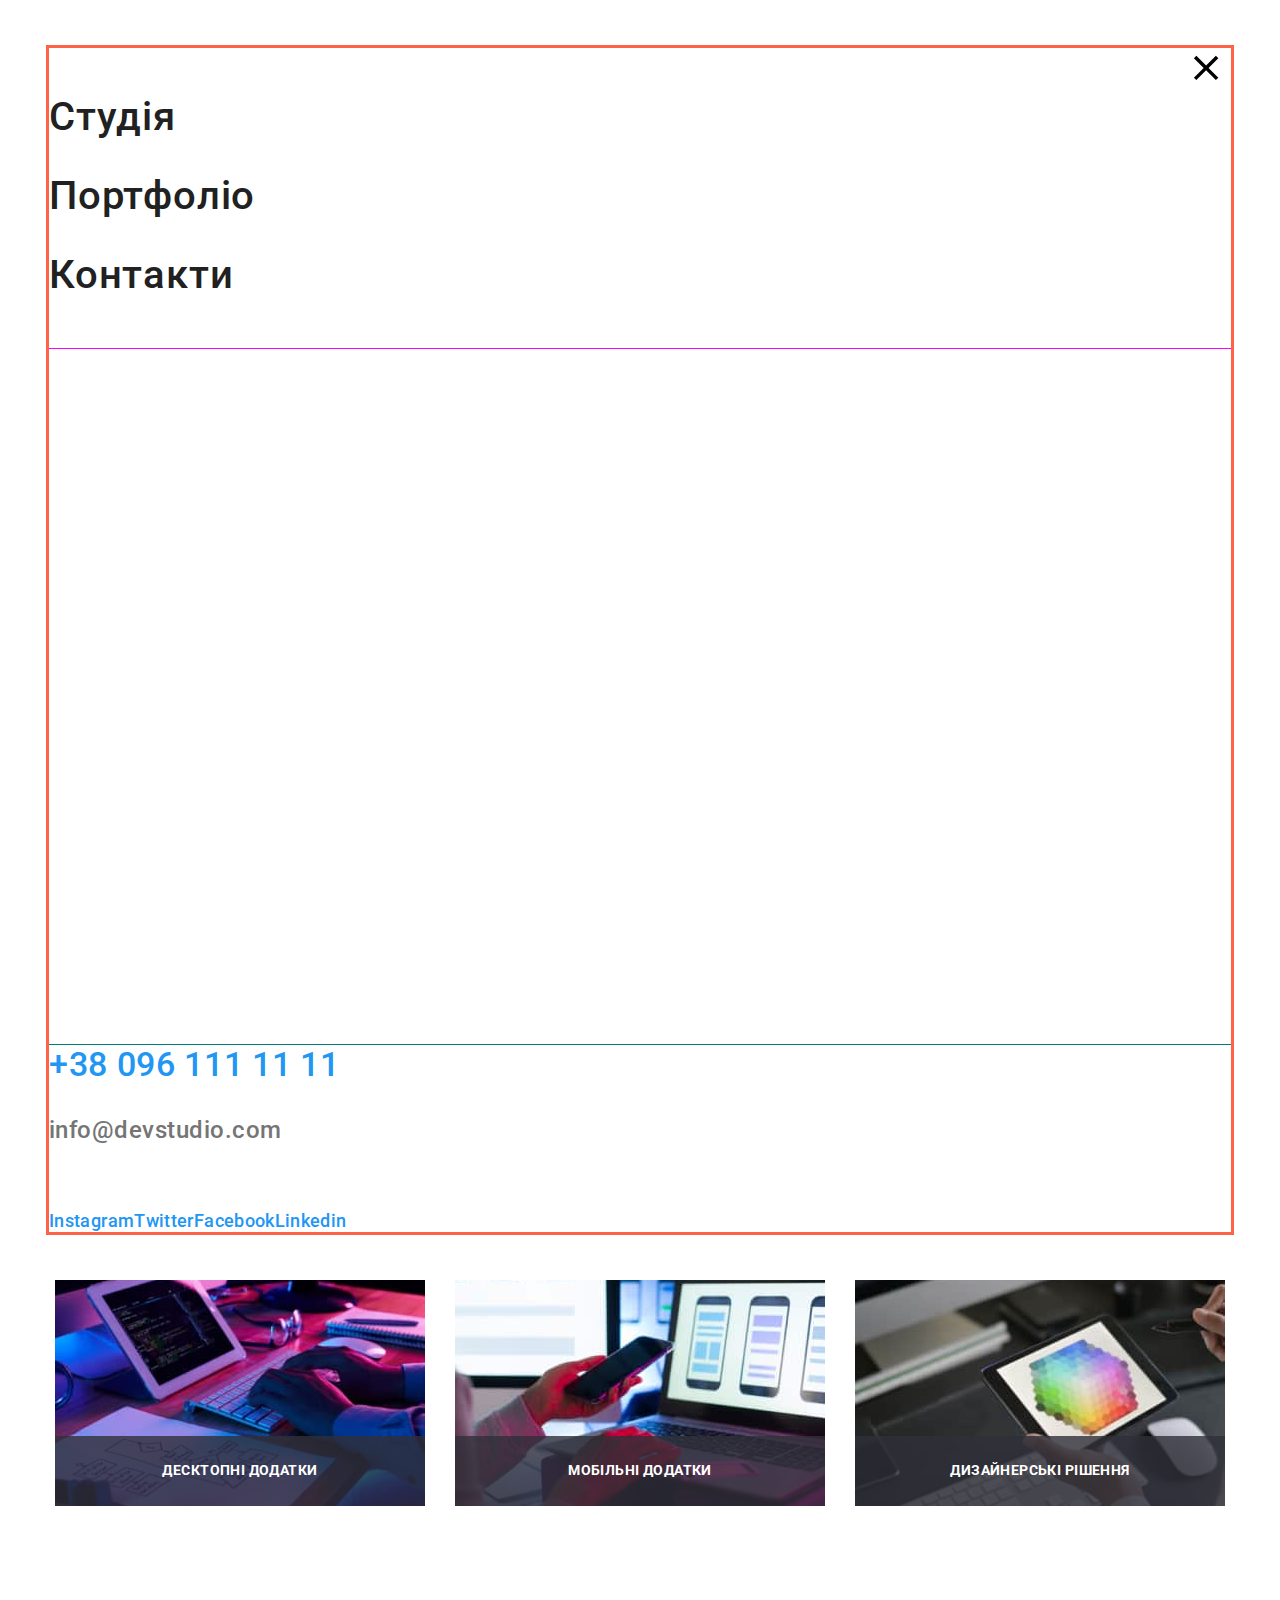
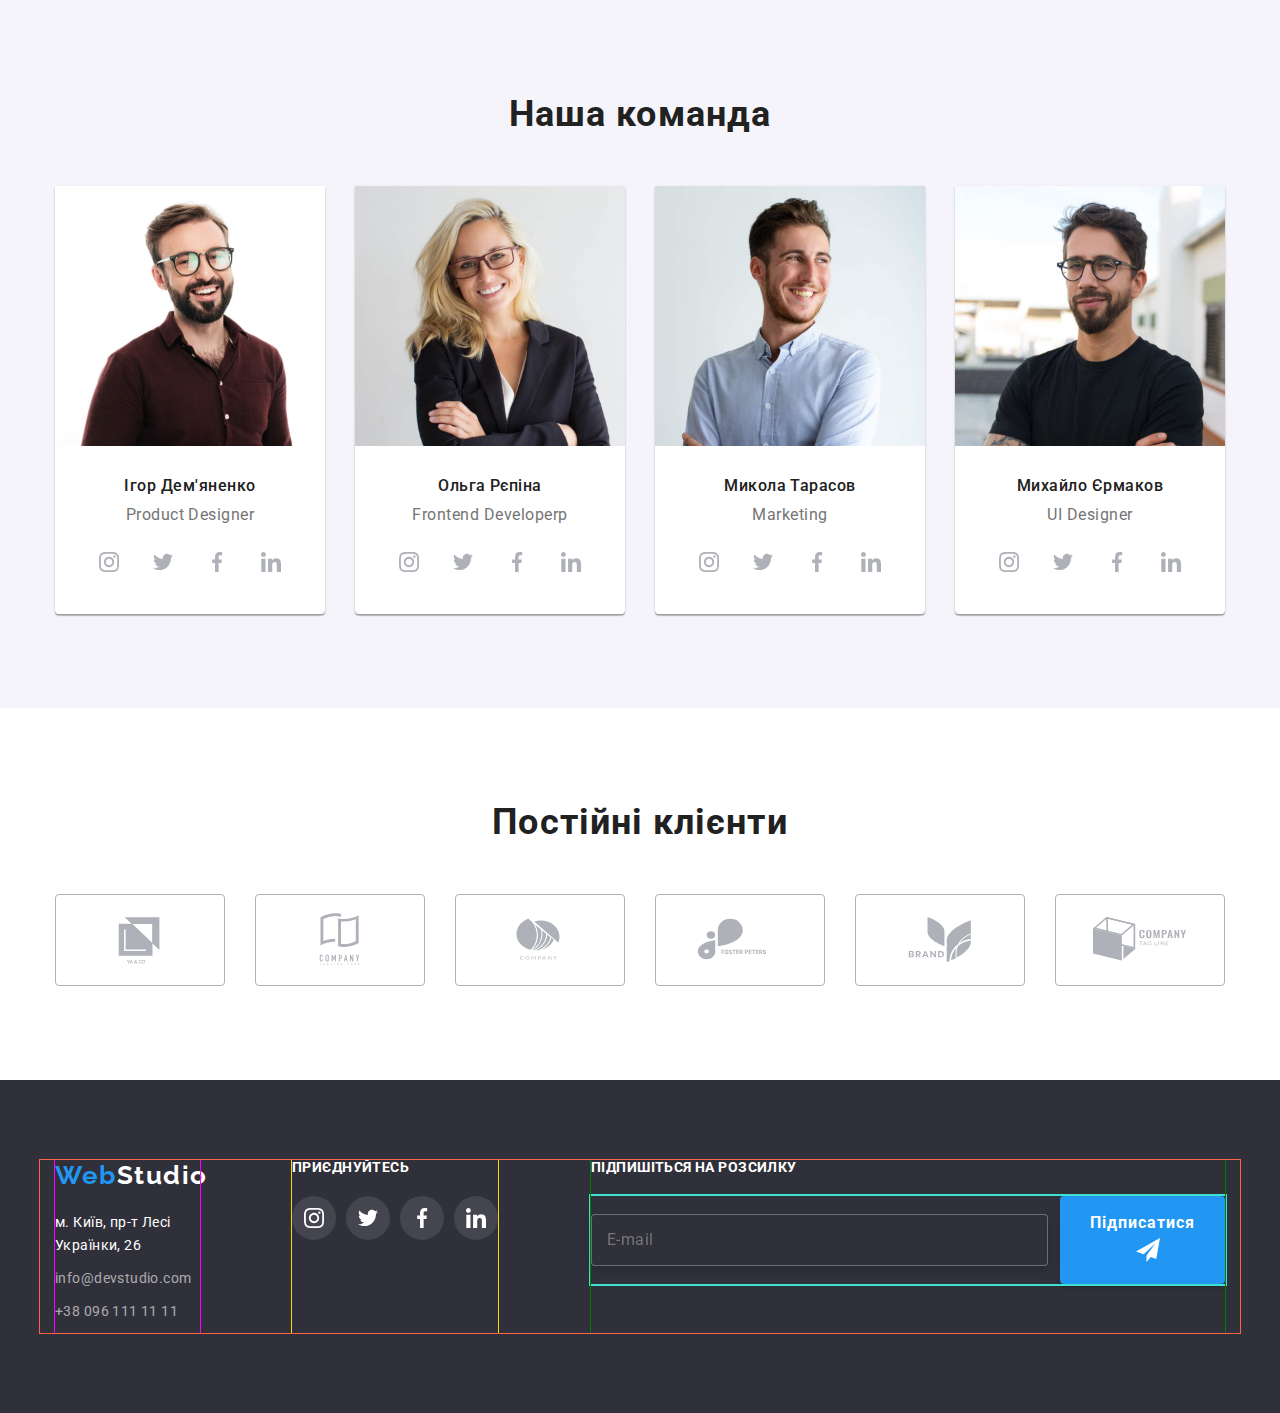
==== commit 2eb91ca1: "add cor" ====
--- a/index.html
+++ b/index.html
@@ -53,7 +53,7 @@
         </div>
         
         
-        <div class="mob-menu is-hidden" data-menu>
+         <div class="mob-menu is-hidden" data-menu>
                 <button type="button" class="menu-open-btn" data-menu-open>
                     <svg class="" width="40" height="40">
                         <use href="./images/icons.svg#icon_mob_menu"></use>
@@ -81,7 +81,6 @@
                     </div> 
 
                      <div class="mob_connect"> 
-                        
                          <ul class="mob-connect__list">
                             <li class="mob-connect__item">
                                 <a class="connect__tel" href="tel:+380961111111">+38 096 111 11 11</a>
@@ -90,7 +89,7 @@
                                 <a class="connect__mail" href="mailto:info@devstudio.com">info@devstudio.com</a>
                             </li>
                         </ul>
-
+ 
                         
                         <ul class="mob_soc__list list">
                             <li class="mob_soc__item">
@@ -116,10 +115,8 @@
                         </ul>
                     </div> 
                 </div> 
-
-            </div>   
- 
-    </header> -->
+            </div>    
+    </header> 
 
     <main>
         <!------------------ section Hero------------------->
@@ -494,10 +491,11 @@
                 <h3 class="subscribe__title">підпишіться на розсилку</h3>
                 <div class="subscribe__container">
                     <input class="subscribe__inp" type="email" name="mail" id="mail" placeholder="E-mail" />
-                    <button class="subscribe__button" type="submit"> Підписатися</button>
+                    <button class="subscribe__button" type="submit"> Підписатися
                     <svg class="icon-send" width="24" height="24">
                         <use href="./images/icons.svg#icon-send"></use>
                     </svg>
+                    </button>
                 </div>
 
             </div>
--- a/css/main.min.css
+++ b/css/main.min.css
@@ -1 +1 @@
-:root{--timing-function: 250ms cubic-bezier(0.4, 0, 0.2, 1);--primary-text-color: #757575;--secondary-text-color: #212121;--accent-background: #2196f3;--accent-text: #ffffff;--background-color: #f5f4fa;--primary-background-color: #ffffff;--secondary-background-color: #2f303a;--gradient: linear-gradient(rgba(47, 48, 58, 0.4), rgba(47, 48, 58, 0.4))}.current{color:var(--accent-background)}.visually-hidden{position:absolute;white-space:nowrap;width:1px;height:1px;overflow:hidden;border:0;padding:0;clip:rect(0 0 0 0);-webkit-clip-path:inset(50%);clip-path:inset(50%);margin:-1px}textarea{resize:none}p,h1,h2,h3,h4,h5,h6{margin:0}ol,ul{margin:0;padding-left:0;list-style:none}a{color:currentColor;text-decoration:none}img{display:block;max-width:100%;height:auto}.about__title,.team__title,.client__title{text-align:center;color:var(--secondary-text-color);font-weight:700;font-size:28px;line-height:1.17;letter-spacing:.03em;margin-bottom:30px}@media screen and (min-width: 1200px){.about__title,.team__title,.client__title{font-weight:700;font-size:36px;line-height:1.16;letter-spacing:.03em;margin-bottom:50px}}.add__title,.subscribe__title{font-weight:700;font-size:14px;line-height:1.14;letter-spacing:.03em;text-transform:uppercase;color:var(--accent-text);margin-bottom:20px}body{font-family:"Roboto",sans-serif;font-weight:400;font-size:14px;line-height:1.71;letter-spacing:.03em;background-color:var(--primary-background-color);color:var(--primary-text-color)}.link{display:flex;text-decoration:none}.list{display:flex;list-style:none}.button{font-family:"Roboto",sans-serif;text-align:center;cursor:pointer}.container{width:100%;padding-left:15px;padding-right:15px;margin:0 auto}@media screen and (min-width: 480px){.container{width:480px}}@media screen and (min-width: 768px){.container{width:768px}}@media screen and (min-width: 1200px){.container{width:1200px}}.section{padding-top:60px;padding-bottom:60px}@media screen and (min-width: 1200px){.section{padding-top:94px;padding-bottom:94px}}.logo{font-family:"Raleway";color:var(--secondary-text-color);font-weight:700;font-size:24px;line-height:1.16;letter-spacing:.03em}@media screen and (min-width: 1200px){.logo{font-weight:700;font-size:26px;line-height:1.19;letter-spacing:.03em}}.logo__accent{color:var(--accent-background)}.soc{display:flex;justify-content:center;align-items:baseline;gap:10px}.soc__link{width:44px;height:44px;border-radius:50%;display:flex;align-items:center;justify-content:center;background-color:rgba(255,255,255,.1);transition:color var(--timing-function),background-color var(--timing-function);fill:currentColor}.soc__link:hover,.soc__link:focus{background-color:var(--accent-background);color:var(--accent-text)}.soc__item{color:var(--accent-text)}.team__soc__item{color:#afb1b8}.backdrop{position:fixed;top:0px;left:0px;width:100%;height:100%;background:rgba(0,0,0,.2);transition:opacity var(--timing-function),visibility var(--timing-function)}.modal{position:absolute;top:50%;left:50%;min-width:528px;min-height:581px;background:var(--primary-background-color);box-shadow:0px 1px 3px rgba(0,0,0,.12),0px 1px 1px rgba(0,0,0,.14),0px 2px 1px rgba(0,0,0,.2);border-radius:4px;transform:translate(-50%, -50%) scaleY(1) rotate(0deg);transition:transform 250ms linear}.backdrop.is-hidden .modal{transform:translate(-50%, -50%) scaleY(0) rotate(90deg)}.backdrop.is-hidden{opacity:0;visibility:hidden;pointer-events:none}.form{position:relative;width:528px;height:581px;background:var(--accent-text);box-shadow:0px 1px 3px rgba(0,0,0,.12),0px 1px 1px rgba(0,0,0,.14),0px 2px 1px rgba(0,0,0,.2);border-radius:4px;padding:40px}.modal-close-btn{position:absolute;top:8px;right:8px;display:flex;align-items:center;justify-content:center;width:30px;height:30px;background:var(--primary-background-color);border:1px solid rgba(0,0,0,.1);border-radius:50%;background-color:rgba(0,0,0,0);padding:0;cursor:pointer}.icon-close{transition:fill var(--timing-function)}.icon-close:hover,.icon-close:focus{fill:var(--accent-background)}.modal-title{font-weight:700;font-size:20px;line-height:1.15;letter-spacing:.03em;text-align:center;color:var(--secondary-text-color);margin-bottom:12px}.form-container{position:relative}.form-title-field{font-weight:400;font-size:12px;line-height:1.16;letter-spacing:.01em;margin-bottom:4px}.form-input{display:block;width:100%;height:40px;padding:0;padding-left:42px;border:1px solid rgba(33,33,33,.2);border-radius:4px;transition:border var(--timing-function);cursor:pointer}.form-input:hover{border-color:var(--accent-background);fill:var(--accent-background)}.form-label{display:flex;flex-direction:column;transition:fill var(--timing-function);font-size:16px;margin-bottom:10px;outline:rgba(0,0,0,0)}.form-label:last-child{margin-bottom:0px}.form-textarea{width:100%;padding:12px 16px;font-weight:400;font-size:12px;line-height:1.16;letter-spacing:.01em;border:1px solid rgba(33,33,33,.2);border-radius:4px;transition:border-color var(--timing-function)}.form-textarea::-moz-placeholder{color:rgba(117,117,117,.5)}.form-textarea:-ms-input-placeholder{color:rgba(117,117,117,.5)}.form-textarea::placeholder{color:rgba(117,117,117,.5)}.form-textarea:hover{border-color:var(--accent-background)}.icon{position:absolute;top:50%;left:12px;transform:translateY(-50%)}.form-container:focus-within>.icon{fill:var(--accent-background);border-color:var(--accent-background)}.form-button{display:block;margin:0px auto;width:200px;font-weight:700;font-size:16px;line-height:1.87;letter-spacing:.06em;text-align:center;padding:10px 52px;color:var(--accent-text);border-color:#188ce8;border:none;background:#188ce8;transition:box-shadow var(--timing-function);border-radius:4px;cursor:pointer}.form-button:hover,.form-button:focus{box-shadow:0px 4px 4px rgba(0,0,0,.15)}.check{display:flex;align-items:center;justify-content:center;margin-top:20px;margin-bottom:30px;line-height:1.71;letter-spacing:.03em}.check-icon{width:15px;height:15px;border:2px solid var(--secondary-text-color);border-radius:2px;margin-right:7px}.check-inp:checked+.check-icon{border:var(--accent-background);background-color:var(--accent-background);background-image:url(../images/iconcheck.svg);background-size:contain;background-origin:border-box}.agreement-accent{color:var(--accent-background);text-decoration:underline;text-underline-offset:3px}.header{border-bottom:1px solid #ececec}@media screen and (min-width: 1200px){.header{padding-top:24px;padding-bottom:25px}}.header__container{display:flex;justify-content:space-between;align-items:center}@media screen and (min-width: 1200px){.header__container{display:flex;align-items:center}}.header__logo{margin-right:0}@media screen and (min-width: 1200px){.header__logo{margin-right:93px}}.container-connect{margin-left:auto}.menu-open-btn{margin-left:auto;background-color:rgba(0,0,0,0);border:none}@media screen and (min-width: 1200px){.menu-open-btn{display:none}}.mob-menu{position:fixed;top:0;left:0;padding:48px 49px;background-color:var(--primary-background-color);width:100vw;height:100vw;z-index:1}.mob-menu>.mob-container{display:flex;height:100%;flex-direction:column;justify-content:space-between;overflow:auto}.mob-container{outline:3px solid tomato}.mob-nav{outline:1px solid #f0f}.menu-close-btn{display:block;margin-left:auto;background-color:rgba(0,0,0,0);border:none}.mob-menu__list{margin-bottom:50px}.mob-menu__item:not(:last-child){margin-bottom:32px}.mob-menu__link{font-weight:500;font-size:40px;line-height:1.175;letter-spacing:.02em;color:var(--secondary-text-color)}.mob-connect__list{margin-bottom:64px}.mob_connect{display:block;outline:1px solid teal}.connect__tel{display:block;font-weight:500;font-size:34px;line-height:1.175;letter-spacing:.02em;color:var(--accent-background);padding-bottom:32px}.connect__mail{font-weight:500;font-size:24px;line-height:1.16;letter-spacing:.02em;color:var(--primary-text-color)}.mob_soc__item{font-weight:500;font-size:18px;line-height:1.22;letter-spacing:.02em;color:var(--accent-background)}.navigation{display:flex;align-items:center;font-weight:500;font-size:14px;line-height:1.14;letter-spacing:.02em;color:var(--secondary-text-color)}.navigation__list{display:none}@media screen and (min-width: 1200px){.navigation__list{display:flex;gap:50px}}.navigation__link{transition:var(--timing-function)}.navigation__link:hover,.navigation__link:focus{color:var(--accent-background)}.navigation__item{position:relative}.navigation__item::after{position:absolute;left:0px;top:46px;content:"";width:100%;height:4px;background:var(--accent-background);border-radius:2px}.connect{display:none}@media screen and (min-width: 1200px){.connect{display:flex;font-weight:500;font-size:14px;line-height:1.14;letter-spacing:.02em;color:var(--primary-text-color);fill:currentColor;transition:color var(--timing-function)}.connect:hover,.connect:focus{color:var(--accent-background)}}.connect__item{margin-right:30px}.connect__item:last-child{margin-right:0}.connect__icon{margin-right:7px}.hero{margin:0 auto;padding:118px 0px;background:var(--secondary-background-color);text-align:center;background-image:var(--gradient),url(../images/hero_mob.jpg);background-repeat:no-repeat;background-position:center;background-size:cover}@media(min-device-pixel-ratio: 2),(-webkit-min-device-pixel-ratio: 2),(min-resolution: 192dpi),(min-resolution: 2dppx){.hero{background-image:var(--gradient),url(../images/hero_mob_2x.jpg)}}@media screen and (min-width: 768px){.hero{background-image:var(--gradient),url(../images/hero_tabl.jpg)}}@media screen and (min-width: 768px)and (min-device-pixel-ratio: 2),screen and (min-width: 768px)and (-webkit-min-device-pixel-ratio: 2),screen and (min-width: 768px)and (min-resolution: 192dpi),screen and (min-width: 768px)and (min-resolution: 2dppx){.hero{background-image:var(--gradient),url(../images/hero_tabl_2x.jpg)}}@media screen and (min-width: 1200px){.hero{max-width:1600px;padding:200px 0px;background-image:var(--gradient),url(../images/hero.jpg)}}@media screen and (min-width: 1200px)and (min-device-pixel-ratio: 2),screen and (min-width: 1200px)and (-webkit-min-device-pixel-ratio: 2),screen and (min-width: 1200px)and (min-resolution: 192dpi),screen and (min-width: 1200px)and (min-resolution: 2dppx){.hero{background-image:var(--gradient),url(../images/hero_2x.jpg)}}.hero__title{font-weight:900;font-size:26px;line-height:1.61;letter-spacing:.06em;max-width:360px;color:var(--primary-background-color);text-transform:uppercase;margin:0 auto;margin-bottom:30px}@media screen and (min-width: 1200px){.hero__title{max-width:696px;font-weight:900;font-size:44px;line-height:1.36;letter-spacing:.06em}}.hero__button{font-weight:700;font-size:16px;line-height:1.87;letter-spacing:.06em;color:var(--accent-text);background:var(--accent-background);border-radius:4px;border-color:rgba(0,0,0,0);padding:10px 24px}@media screen and (min-width: 1200px){.hero__button{padding:10px 32px}}.benefits{display:flex;flex-wrap:wrap;gap:30px}.benefits__title{font-weight:700;font-size:14px;line-height:1.14;letter-spacing:.03em;text-transform:uppercase;color:var(--secondary-text-color);margin-bottom:10px}.benefits__item{width:100%}@media screen and (min-width: 768px){.benefits__item{width:calc((100% - 30px)/2)}}@media screen and (min-width: 1200px){.benefits__item{width:calc((100% - 90px)/4)}}.benefits__item::before{display:block;content:"";height:120px;margin-bottom:30px;background-repeat:no-repeat;background-position:center;background-color:var(--background-color);border-radius:4px}.benefits__text{font-weight:400;font-size:14px;line-height:1.71;letter-spacing:.03em}.icon-detail::before{background-image:url(../images/icon/antenna.svg)}.icon-punctuality::before{background-image:url(../images/icon/clock.svg)}.icon-time::before{background-image:url(../images/icon/diagram.svg)}.icon-tech::before{background-image:url(../images/icon/astronaut.svg)}@media screen and (max-width: 1199px){.about{display:none}}.about{padding-top:0px;gap:30px}.about__item{position:relative}.about__box{position:absolute;left:0;bottom:0;width:100%;height:70px;background:rgba(47,48,58,.8);text-align:center;padding:27px}.about__text{font-weight:700;font-size:14px;line-height:1.14;letter-spacing:.03em;text-transform:uppercase;color:var(--accent-text)}.team{flex-wrap:wrap;gap:30px;background-color:var(--background-color)}.team__item{width:100%;justify-content:space-between;background:var(--primary-background-color);box-shadow:0px 1px 3px rgba(0,0,0,.12),0px 1px 1px rgba(0,0,0,.14),0px 2px 1px rgba(0,0,0,.2);border-radius:0px 0px 4px 4px}@media screen and (min-width: 768px){.team__item{width:calc((100% - 30px)/2)}}@media screen and (min-width: 1200px){.team__item{width:calc((100% - 90px)/4)}}.user{padding-top:30px;padding-bottom:30px}.user__name{font-weight:500;font-size:16px;line-height:1.19;letter-spacing:.03em;color:var(--secondary-text-color);text-align:center;margin-bottom:10px}.user__profile{font-weight:400;font-size:16px;line-height:1.19;letter-spacing:.03em;text-align:center;margin-bottom:16px}.client{display:flex;gap:30px;flex-wrap:wrap;margin:0 auto}.client__item{justify-content:space-between}@media screen and (max-width: 767px){.client__item{width:calc((100% - 30px)/2)}}@media screen and (min-width: 768px){.client__item{width:calc((100% - 60px)/3)}}@media screen and (min-width: 1200px){.client__item{width:calc((100% - 150px)/6)}}.client__link{height:92px;display:flex;align-items:center;justify-content:center;border:1px solid #afb1b8;border-radius:4px;color:#afb1b8;transition:color var(--timing-function),border-color var(--timing-function)}.client__link:hover,.client__link:focus{border-color:var(--accent-background);color:var(--accent-background)}.client__icon{fill:currentColor}.footer{background:var(--secondary-background-color);margin:0 auto;padding-top:60px;padding-bottom:60px}@media screen and (min-width: 1200px){.footer{padding-top:80px;padding-bottom:80px}}.container-foot{outline:1px solid tomato;text-align:center}@media screen and (min-width: 1200px){.container-foot{display:flex;text-align:left}}@media screen and (min-width: 768px){.container-tablet{display:flex;justify-content:space-around}}.foot{display:inline-block;margin-bottom:60px;outline:1px solid #f0f}@media screen and (min-width: 1200px){.foot{width:100%;margin-right:92px;margin-bottom:0px}}.footer__logo{display:flex;font-family:"Raleway";font-style:normal;color:var(--accent-text);margin-left:auto;margin-right:auto;margin-bottom:20px;font-weight:700;font-size:24px;line-height:1.16;letter-spacing:.03em;width:154px;text-align:center}@media screen and (min-width: 1200px){.footer__logo{margin-left:0px;font-weight:700;font-size:26px;line-height:1.19;letter-spacing:.06em;width:145px}}.container-address{margin-bottom:9px}.address-link{justify-content:center;font-style:normal;font-weight:400;font-size:14px;line-height:1.71;letter-spacing:.03em;color:var(--accent-text)}@media screen and (min-width: 1200px){.address-link{justify-content:left}}.foot-contacts{display:block;margin-bottom:9px;color:rgba(255,255,255,.6)}@media screen and (min-width: 1200px){.foot-contacts{text-align:left}}.add{display:block;margin-bottom:60px;outline:1px solid gold}@media screen and (min-width: 1200px){.add{margin-right:93px;margin-bottom:0px}}.subscribe{width:100%;outline:1px solid green}@media screen and (min-width: 768px){.subscribe{width:450px;margin-left:auto;margin-right:auto}}@media screen and (min-width: 1200px){.subscribe{width:100%}}.subscribe__container{outline:2px solid #40e0d0}@media screen and (min-width: 1200px){.subscribe__container{position:relative;display:flex;justify-content:space-between;align-items:center;gap:12px}}.subscribe__inp{width:100%;margin-bottom:20px;font-weight:400;font-size:16px;line-height:1.25;letter-spacing:.03em;padding:15px 15px 15px 15px;background-color:var(--secondary-background-color);border:1px solid rgba(255,255,255,.3);filter:drop-shadow(0px 4px 4px rgba(0, 0, 0, 0.15));border-radius:4px;color:rgba(255,255,255,.6)}@media screen and (min-width: 1200px){.subscribe__inp{display:flex;margin-bottom:0px}}.subscribe__button{position:relative;width:200px;padding:10px 28px;font-weight:700;font-size:16px;line-height:1.875;letter-spacing:.06em;color:var(--accent-text);background:var(--accent-background);border-radius:4px;box-shadow:0px 4px 4px rgba(0,0,0,.15);border-color:rgba(0,0,0,0)}.icon-send{position:absolute;right:0px;fill:var(--accent-text)}@media screen and (min-width: 1200px){.icon-send{right:0px}}.button-portfolio{font-weight:500;font-size:16px;line-height:1.625;letter-spacing:.03em;color:var(--secondary-text-color);padding:6px 22px;background-color:var(--background-color);border-radius:4px;border:1px solid #eee;transition:color var(--timing-function),background-color var(--timing-function)}.button-portfolio:hover,.button-portfolio:focus{color:var(--accent-text);background-color:var(--accent-background)}.btn-container{display:flex;justify-content:center;margin-bottom:50px}.btn-item{margin-left:8px}.products-title{font-weight:700;font-size:18px;line-height:2;letter-spacing:.06em;color:var(--secondary-text-color);margin-bottom:4px}.products-card{display:flex;flex-wrap:wrap;gap:30px;background:var(--primary-background-color)}.products-card-item{transition:box-shadow var(--timing-function)}.products-card-item:hover,.products-card-item:focus{box-shadow:0px 1px 1px rgba(0,0,0,.12),0px 4px 4px rgba(0,0,0,.06),1px 4px 6px rgba(0,0,0,.16)}.products-text{padding:20px 24px;border:1px solid #eee}.products-type{font-weight:400;font-size:16px;line-height:1.875;letter-spacing:.03em}.product-overflow{position:relative;overflow:hidden}.products-actions{position:absolute;top:0;left:0;height:100%;font-weight:400;font-size:18px;line-height:1.56;letter-spacing:.03em;color:var(--accent-text);padding:63px 24px 0px 24px;background:rgba(33,150,243,.9);transform:translateY(100%);transition:transform var(--timing-function)}.products-card-item:hover .products-actions{transform:translateY(0%)}/*# sourceMappingURL=main.min.css.map */+:root{--timing-function: 250ms cubic-bezier(0.4, 0, 0.2, 1);--primary-text-color: #757575;--secondary-text-color: #212121;--accent-background: #2196f3;--accent-text: #ffffff;--background-color: #f5f4fa;--primary-background-color: #ffffff;--secondary-background-color: #2f303a;--gradient: linear-gradient(rgba(47, 48, 58, 0.4), rgba(47, 48, 58, 0.4))}.current{color:var(--accent-background)}.visually-hidden{position:absolute;white-space:nowrap;width:1px;height:1px;overflow:hidden;border:0;padding:0;clip:rect(0 0 0 0);-webkit-clip-path:inset(50%);clip-path:inset(50%);margin:-1px}textarea{resize:none}p,h1,h2,h3,h4,h5,h6{margin:0}ol,ul{margin:0;padding-left:0;list-style:none}a{color:currentColor;text-decoration:none}img{display:block;max-width:100%;height:auto}.about__title,.team__title,.client__title{text-align:center;color:var(--secondary-text-color);font-weight:700;font-size:28px;line-height:1.17;letter-spacing:.03em;margin-bottom:30px}@media screen and (min-width: 1200px){.about__title,.team__title,.client__title{font-weight:700;font-size:36px;line-height:1.16;letter-spacing:.03em;margin-bottom:50px}}.add__title,.subscribe__title{font-weight:700;font-size:14px;line-height:1.14;letter-spacing:.03em;text-transform:uppercase;color:var(--accent-text);margin-bottom:20px}body{font-family:"Roboto",sans-serif;font-weight:400;font-size:14px;line-height:1.71;letter-spacing:.03em;background-color:var(--primary-background-color);color:var(--primary-text-color)}.link{display:flex;text-decoration:none}.list{display:flex;list-style:none}.button{font-family:"Roboto",sans-serif;text-align:center;cursor:pointer}.container{width:100%;padding-left:15px;padding-right:15px;margin:0 auto}@media screen and (min-width: 480px){.container{width:480px}}@media screen and (min-width: 768px){.container{width:768px}}@media screen and (min-width: 1200px){.container{width:1200px}}.section{padding-top:60px;padding-bottom:60px}@media screen and (min-width: 1200px){.section{padding-top:94px;padding-bottom:94px}}.logo{font-family:"Raleway";color:var(--secondary-text-color);font-weight:700;font-size:24px;line-height:1.16;letter-spacing:.03em}@media screen and (min-width: 1200px){.logo{font-weight:700;font-size:26px;line-height:1.19;letter-spacing:.03em}}.logo__accent{color:var(--accent-background)}.soc{display:flex;justify-content:center;align-items:baseline;gap:10px}.soc__link{width:44px;height:44px;border-radius:50%;display:flex;align-items:center;justify-content:center;background-color:rgba(255,255,255,.1);transition:color var(--timing-function),background-color var(--timing-function);fill:currentColor}.soc__link:hover,.soc__link:focus{background-color:var(--accent-background);color:var(--accent-text)}.soc__item{color:var(--accent-text)}.team__soc__item{color:#afb1b8}.backdrop{position:fixed;top:0px;left:0px;width:100%;height:100%;background:rgba(0,0,0,.2);transition:opacity var(--timing-function),visibility var(--timing-function)}.modal{position:absolute;top:50%;left:50%;min-width:528px;min-height:581px;background:var(--primary-background-color);box-shadow:0px 1px 3px rgba(0,0,0,.12),0px 1px 1px rgba(0,0,0,.14),0px 2px 1px rgba(0,0,0,.2);border-radius:4px;transform:translate(-50%, -50%) scaleY(1) rotate(0deg);transition:transform 250ms linear}.backdrop.is-hidden .modal{transform:translate(-50%, -50%) scaleY(0) rotate(90deg)}.backdrop.is-hidden{opacity:0;visibility:hidden;pointer-events:none}.form{position:relative;width:528px;height:581px;background:var(--accent-text);box-shadow:0px 1px 3px rgba(0,0,0,.12),0px 1px 1px rgba(0,0,0,.14),0px 2px 1px rgba(0,0,0,.2);border-radius:4px;padding:40px}.modal-close-btn{position:absolute;top:8px;right:8px;display:flex;align-items:center;justify-content:center;width:30px;height:30px;background:var(--primary-background-color);border:1px solid rgba(0,0,0,.1);border-radius:50%;background-color:rgba(0,0,0,0);padding:0;cursor:pointer}.icon-close{transition:fill var(--timing-function)}.icon-close:hover,.icon-close:focus{fill:var(--accent-background)}.modal-title{font-weight:700;font-size:20px;line-height:1.15;letter-spacing:.03em;text-align:center;color:var(--secondary-text-color);margin-bottom:12px}.form-container{position:relative}.form-title-field{font-weight:400;font-size:12px;line-height:1.16;letter-spacing:.01em;margin-bottom:4px}.form-input{display:block;width:100%;height:40px;padding:0;padding-left:42px;border:1px solid rgba(33,33,33,.2);border-radius:4px;transition:border var(--timing-function);cursor:pointer}.form-input:hover{border-color:var(--accent-background);fill:var(--accent-background)}.form-label{display:flex;flex-direction:column;transition:fill var(--timing-function);font-size:16px;margin-bottom:10px;outline:rgba(0,0,0,0)}.form-label:last-child{margin-bottom:0px}.form-textarea{width:100%;padding:12px 16px;font-weight:400;font-size:12px;line-height:1.16;letter-spacing:.01em;border:1px solid rgba(33,33,33,.2);border-radius:4px;transition:border-color var(--timing-function)}.form-textarea::-moz-placeholder{color:rgba(117,117,117,.5)}.form-textarea:-ms-input-placeholder{color:rgba(117,117,117,.5)}.form-textarea::placeholder{color:rgba(117,117,117,.5)}.form-textarea:hover{border-color:var(--accent-background)}.icon{position:absolute;top:50%;left:12px;transform:translateY(-50%)}.form-container:focus-within>.icon{fill:var(--accent-background);border-color:var(--accent-background)}.form-button{display:block;margin:0px auto;width:200px;font-weight:700;font-size:16px;line-height:1.87;letter-spacing:.06em;text-align:center;padding:10px 52px;color:var(--accent-text);border-color:#188ce8;border:none;background:#188ce8;transition:box-shadow var(--timing-function);border-radius:4px;cursor:pointer}.form-button:hover,.form-button:focus{box-shadow:0px 4px 4px rgba(0,0,0,.15)}.check{display:flex;align-items:center;justify-content:center;margin-top:20px;margin-bottom:30px;line-height:1.71;letter-spacing:.03em}.check-icon{width:15px;height:15px;border:2px solid var(--secondary-text-color);border-radius:2px;margin-right:7px}.check-inp:checked+.check-icon{border:var(--accent-background);background-color:var(--accent-background);background-image:url(../images/iconcheck.svg);background-size:contain;background-origin:border-box}.agreement-accent{color:var(--accent-background);text-decoration:underline;text-underline-offset:3px}.header{border-bottom:1px solid #ececec}@media screen and (min-width: 1200px){.header{padding-top:24px;padding-bottom:25px}}.header__container{display:flex;justify-content:space-between;align-items:center}@media screen and (min-width: 1200px){.header__container{display:flex;align-items:center}}.header__logo{margin-right:0}@media screen and (min-width: 1200px){.header__logo{margin-right:93px}}.container-connect{margin-left:auto}.menu-open-btn{margin-left:auto;background-color:rgba(0,0,0,0);border:none}@media screen and (min-width: 1200px){.menu-open-btn{display:none}}.mob-menu{position:fixed;top:0;left:0;padding:48px 49px;background-color:var(--primary-background-color);width:100vw;height:100vw;z-index:1}.mob-menu>.mob-container{display:flex;height:100%;flex-direction:column;justify-content:space-between;overflow:auto}.mob-container{outline:3px solid tomato}.mob-nav{outline:1px solid #f0f}.menu-close-btn{display:block;margin-left:auto;background-color:rgba(0,0,0,0);border:none}.mob-menu__list{margin-bottom:50px}.mob-menu__item:not(:last-child){margin-bottom:32px}.mob-menu__link{font-weight:500;font-size:40px;line-height:1.175;letter-spacing:.02em;color:var(--secondary-text-color)}.mob-connect__list{margin-bottom:64px}.mob_connect{display:block;outline:1px solid teal}.connect__tel{display:block;font-weight:500;font-size:34px;line-height:1.175;letter-spacing:.02em;color:var(--accent-background);padding-bottom:32px}.connect__mail{font-weight:500;font-size:24px;line-height:1.16;letter-spacing:.02em;color:var(--primary-text-color)}.mob_soc__item{font-weight:500;font-size:18px;line-height:1.22;letter-spacing:.02em;color:var(--accent-background)}.navigation{display:flex;align-items:center;font-weight:500;font-size:14px;line-height:1.14;letter-spacing:.02em;color:var(--secondary-text-color)}.navigation__list{display:none}@media screen and (min-width: 1200px){.navigation__list{display:flex;gap:50px}}.navigation__link{transition:var(--timing-function)}.navigation__link:hover,.navigation__link:focus{color:var(--accent-background)}.navigation__item{position:relative}.navigation__item::after{position:absolute;left:0px;top:46px;content:"";width:100%;height:4px;background:var(--accent-background);border-radius:2px}.connect{display:none}@media screen and (min-width: 1200px){.connect{display:flex;font-weight:500;font-size:14px;line-height:1.14;letter-spacing:.02em;color:var(--primary-text-color);fill:currentColor;transition:color var(--timing-function)}.connect:hover,.connect:focus{color:var(--accent-background)}}.connect__item{margin-right:30px}.connect__item:last-child{margin-right:0}.connect__icon{margin-right:7px}.hero{margin:0 auto;padding:118px 0px;background:var(--secondary-background-color);text-align:center;background-image:var(--gradient),url(../images/hero_mob.jpg);background-repeat:no-repeat;background-position:center;background-size:cover}@media(min-device-pixel-ratio: 2),(-webkit-min-device-pixel-ratio: 2),(min-resolution: 192dpi),(min-resolution: 2dppx){.hero{background-image:var(--gradient),url(../images/hero_mob_2x.jpg)}}@media screen and (min-width: 768px){.hero{background-image:var(--gradient),url(../images/hero_tabl.jpg)}}@media screen and (min-width: 768px)and (min-device-pixel-ratio: 2),screen and (min-width: 768px)and (-webkit-min-device-pixel-ratio: 2),screen and (min-width: 768px)and (min-resolution: 192dpi),screen and (min-width: 768px)and (min-resolution: 2dppx){.hero{background-image:var(--gradient),url(../images/hero_tabl_2x.jpg)}}@media screen and (min-width: 1200px){.hero{max-width:1600px;padding:200px 0px;background-image:var(--gradient),url(../images/hero.jpg)}}@media screen and (min-width: 1200px)and (min-device-pixel-ratio: 2),screen and (min-width: 1200px)and (-webkit-min-device-pixel-ratio: 2),screen and (min-width: 1200px)and (min-resolution: 192dpi),screen and (min-width: 1200px)and (min-resolution: 2dppx){.hero{background-image:var(--gradient),url(../images/hero_2x.jpg)}}.hero__title{font-weight:900;font-size:26px;line-height:1.61;letter-spacing:.06em;max-width:360px;color:var(--primary-background-color);text-transform:uppercase;margin:0 auto;margin-bottom:30px}@media screen and (min-width: 1200px){.hero__title{max-width:696px;font-weight:900;font-size:44px;line-height:1.36;letter-spacing:.06em}}.hero__button{font-weight:700;font-size:16px;line-height:1.87;letter-spacing:.06em;color:var(--accent-text);background:var(--accent-background);border-radius:4px;border-color:rgba(0,0,0,0);padding:10px 24px}@media screen and (min-width: 1200px){.hero__button{padding:10px 32px}}.benefits{display:flex;flex-wrap:wrap;gap:30px}.benefits__title{font-weight:700;font-size:14px;line-height:1.14;letter-spacing:.03em;text-transform:uppercase;color:var(--secondary-text-color);margin-bottom:10px}.benefits__item{width:100%}@media screen and (min-width: 768px){.benefits__item{width:calc((100% - 30px)/2)}}@media screen and (min-width: 1200px){.benefits__item{width:calc((100% - 90px)/4)}}.benefits__item::before{display:block;content:"";height:120px;margin-bottom:30px;background-repeat:no-repeat;background-position:center;background-color:var(--background-color);border-radius:4px}.benefits__text{font-weight:400;font-size:14px;line-height:1.71;letter-spacing:.03em}.icon-detail::before{background-image:url(../images/icon/antenna.svg)}.icon-punctuality::before{background-image:url(../images/icon/clock.svg)}.icon-time::before{background-image:url(../images/icon/diagram.svg)}.icon-tech::before{background-image:url(../images/icon/astronaut.svg)}@media screen and (max-width: 1199px){.about{display:none}}.about{padding-top:0px;gap:30px}.about__item{position:relative}.about__box{position:absolute;left:0;bottom:0;width:100%;height:70px;background:rgba(47,48,58,.8);text-align:center;padding:27px}.about__text{font-weight:700;font-size:14px;line-height:1.14;letter-spacing:.03em;text-transform:uppercase;color:var(--accent-text)}.team{flex-wrap:wrap;gap:30px;background-color:var(--background-color)}.team__item{width:100%;justify-content:space-between;background:var(--primary-background-color);box-shadow:0px 1px 3px rgba(0,0,0,.12),0px 1px 1px rgba(0,0,0,.14),0px 2px 1px rgba(0,0,0,.2);border-radius:0px 0px 4px 4px}@media screen and (min-width: 768px){.team__item{width:calc((100% - 30px)/2)}}@media screen and (min-width: 1200px){.team__item{width:calc((100% - 90px)/4)}}.user{padding-top:30px;padding-bottom:30px}.user__name{font-weight:500;font-size:16px;line-height:1.19;letter-spacing:.03em;color:var(--secondary-text-color);text-align:center;margin-bottom:10px}.user__profile{font-weight:400;font-size:16px;line-height:1.19;letter-spacing:.03em;text-align:center;margin-bottom:16px}.client{display:flex;gap:30px;flex-wrap:wrap;margin:0 auto}.client__item{justify-content:space-between}@media screen and (max-width: 767px){.client__item{width:calc((100% - 30px)/2)}}@media screen and (min-width: 768px){.client__item{width:calc((100% - 60px)/3)}}@media screen and (min-width: 1200px){.client__item{width:calc((100% - 150px)/6)}}.client__link{height:92px;display:flex;align-items:center;justify-content:center;border:1px solid #afb1b8;border-radius:4px;color:#afb1b8;transition:color var(--timing-function),border-color var(--timing-function)}.client__link:hover,.client__link:focus{border-color:var(--accent-background);color:var(--accent-background)}.client__icon{fill:currentColor}.footer{background:var(--secondary-background-color);margin:0 auto;padding-top:60px;padding-bottom:60px}@media screen and (min-width: 1200px){.footer{padding-top:80px;padding-bottom:80px}}.container-foot{outline:1px solid tomato;text-align:center}@media screen and (min-width: 1200px){.container-foot{display:flex;text-align:left}}@media screen and (min-width: 768px){.container-tablet{display:flex;justify-content:space-around}}.foot{display:inline-block;margin-bottom:60px;outline:1px solid #f0f}@media screen and (min-width: 1200px){.foot{width:100%;margin-right:92px;margin-bottom:0px}}.footer__logo{display:flex;font-family:"Raleway";font-style:normal;color:var(--accent-text);margin-left:auto;margin-right:auto;margin-bottom:20px;font-weight:700;font-size:24px;line-height:1.16;letter-spacing:.03em;width:154px;text-align:center}@media screen and (min-width: 1200px){.footer__logo{margin-left:0px;font-weight:700;font-size:26px;line-height:1.19;letter-spacing:.06em;width:145px}}.container-address{margin-bottom:9px}.address-link{justify-content:center;font-style:normal;font-weight:400;font-size:14px;line-height:1.71;letter-spacing:.03em;color:var(--accent-text)}@media screen and (min-width: 1200px){.address-link{justify-content:left}}.foot-contacts{display:block;margin-bottom:9px;color:rgba(255,255,255,.6)}@media screen and (min-width: 1200px){.foot-contacts{text-align:left}}.add{display:block;margin-bottom:60px;outline:1px solid gold}@media screen and (min-width: 1200px){.add{margin-right:93px;margin-bottom:0px}}.subscribe{width:100%;outline:1px solid green}@media screen and (min-width: 768px){.subscribe{width:450px;margin-left:auto;margin-right:auto}}@media screen and (min-width: 1200px){.subscribe{width:100%}}.subscribe__container{outline:2px solid #40e0d0}@media screen and (min-width: 1200px){.subscribe__container{display:flex;justify-content:space-between;align-items:center;gap:12px}}.subscribe__inp{width:100%;margin-bottom:20px;font-weight:400;font-size:16px;line-height:1.25;letter-spacing:.03em;padding:15px 15px 15px 15px;background-color:var(--secondary-background-color);border:1px solid rgba(255,255,255,.3);filter:drop-shadow(0px 4px 4px rgba(0, 0, 0, 0.15));border-radius:4px;color:rgba(255,255,255,.6)}@media screen and (min-width: 1200px){.subscribe__inp{display:flex;margin-bottom:0px}}.subscribe__button{width:200px;padding:10px 28px;font-weight:700;font-size:16px;line-height:1.875;letter-spacing:.06em;color:var(--accent-text);background:var(--accent-background);border-radius:4px;box-shadow:0px 4px 4px rgba(0,0,0,.15);border-color:rgba(0,0,0,0)}.icon-send{margin-left:10px;fill:var(--accent-text)}.button-portfolio{font-weight:500;font-size:16px;line-height:1.625;letter-spacing:.03em;color:var(--secondary-text-color);padding:6px 22px;background-color:var(--background-color);border-radius:4px;border:1px solid #eee;transition:color var(--timing-function),background-color var(--timing-function)}.button-portfolio:hover,.button-portfolio:focus{color:var(--accent-text);background-color:var(--accent-background)}.btn-container{display:flex;justify-content:center;margin-bottom:50px}.btn-item{margin-left:8px}.products-title{font-weight:700;font-size:18px;line-height:2;letter-spacing:.06em;color:var(--secondary-text-color);margin-bottom:4px}.products-card{display:flex;flex-wrap:wrap;gap:30px;background:var(--primary-background-color)}.products-card-item{transition:box-shadow var(--timing-function)}.products-card-item:hover,.products-card-item:focus{box-shadow:0px 1px 1px rgba(0,0,0,.12),0px 4px 4px rgba(0,0,0,.06),1px 4px 6px rgba(0,0,0,.16)}.products-text{padding:20px 24px;border:1px solid #eee}.products-type{font-weight:400;font-size:16px;line-height:1.875;letter-spacing:.03em}.product-overflow{position:relative;overflow:hidden}.products-actions{position:absolute;top:0;left:0;height:100%;font-weight:400;font-size:18px;line-height:1.56;letter-spacing:.03em;color:var(--accent-text);padding:63px 24px 0px 24px;background:rgba(33,150,243,.9);transform:translateY(100%);transition:transform var(--timing-function)}.products-card-item:hover .products-actions{transform:translateY(0%)}/*# sourceMappingURL=main.min.css.map */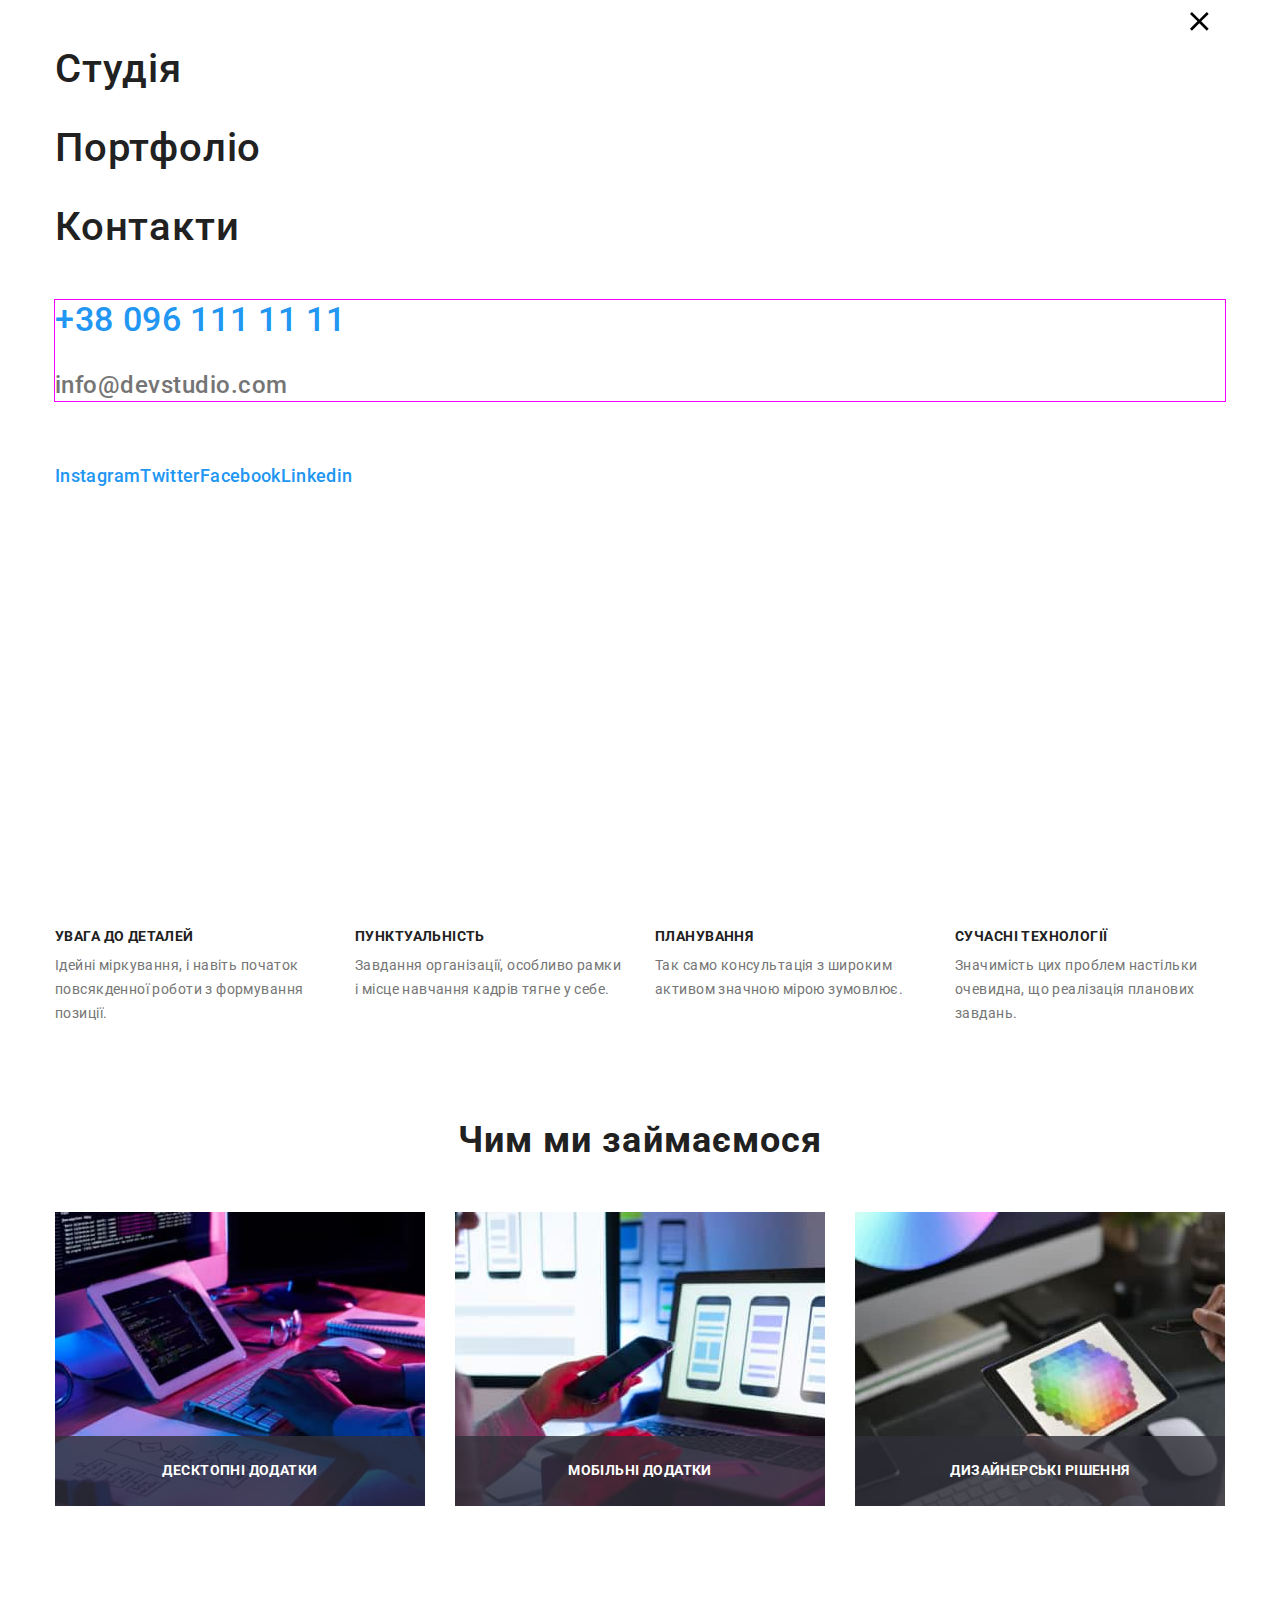
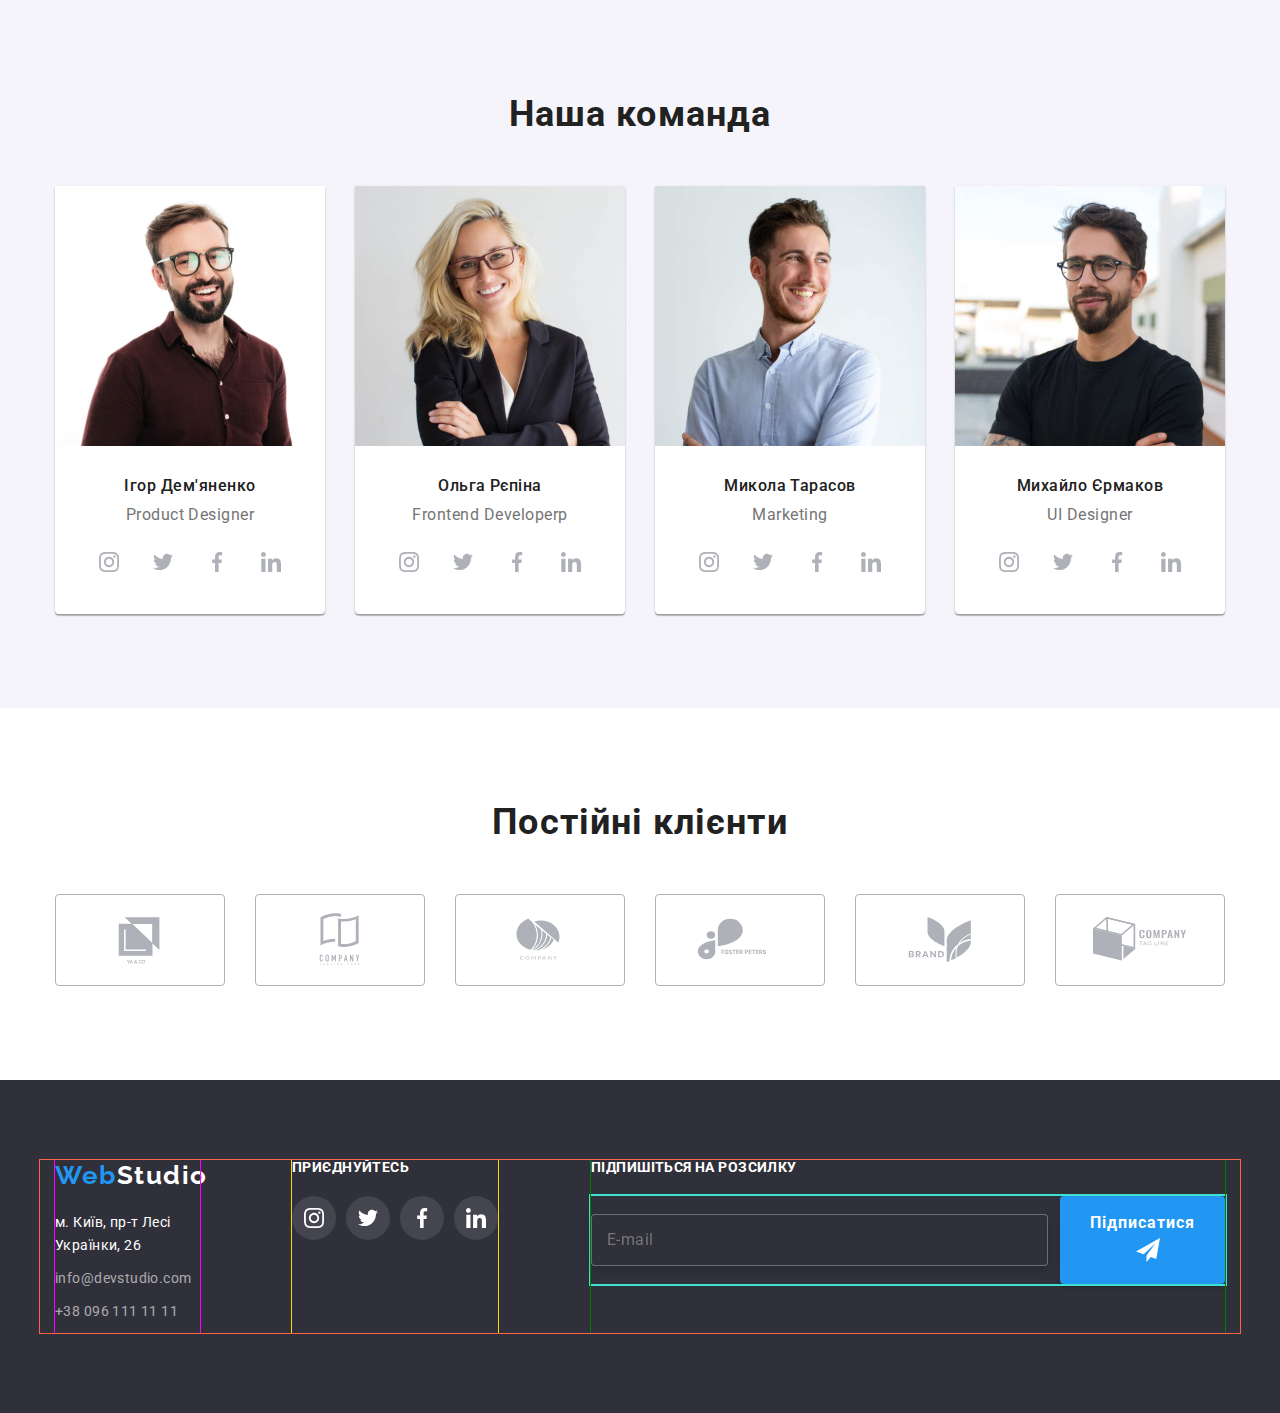
==== commit b57f63df: "add mob" ====
--- a/index.html
+++ b/index.html
@@ -22,101 +22,84 @@
 
 <body>
     <!------------------------------- Header ------------------->
-     <header class="header">
+    <header class="header">
         <div class="container header__container">
             <a class="logo header__logo" href="./index.html" lang="en"><span class="logo__accent">Web</span>Studio</a>
             <nav class="navigation">
                 <ul class="navigation navigation__list list">
-                    <li class="navigation__item">
-                        <a class="navigation__link" href="./index.html">Студія</a>
-                    </li>
-                    <li><a class="navigation__link" href="./portfolio.html">Портфоліо</a> </li>
+                    <li class="navigation__item"><a class="navigation__link" href="./index.html">Студія</a></li>
+                    <li><a class="navigation__link" href="./portfolio.html">Портфоліо</a></li>
                     <li><a class="navigation__link" href="#">Контакти</a> </li>
                 </ul>
             </nav>
+
             <div class="container-connect">
                 <ul class="connect">
-                    <li class="connect__item">
-                        <a class="connect link" href="mailto:info@devstudio.com">
+                    <li class="connect__item"><a class="connect link" href="mailto:info@devstudio.com">
                             <svg class="connect__icon" width="16" height="16">
                                 <use href="./images/symbol-defs.svg#icon-envelope"></use>
                             </svg>info@devstudio.com</a>
                     </li>
-                    <li class="connect__item">
-                        <a class="connect link" href="tel:+380961111111">
+                    <li class="connect__item"><a class="connect link" href="tel:+380961111111">
                             <svg class="connect__icon" width="16" height="16">
                                 <use href="./images/symbol-defs.svg#icon-smartphone"></use>
                             </svg>+38 096 111 11 11</a>
                     </li>
                 </ul>
             </div>
+
+            <button type="button" class="menu-open-btn" data-menu-open>
+                <svg class="icon_mob_menu" width="40" height="40">
+                    <use href="./images/icons.svg#icon_mob_menu"></use>
+                </svg>
+            </button>
         </div>
-        
-        
-         <div class="mob-menu is-hidden" data-menu>
-                <button type="button" class="menu-open-btn" data-menu-open>
-                    <svg class="" width="40" height="40">
-                        <use href="./images/icons.svg#icon_mob_menu"></use>
+        <!-- ------------------------------------------------------------------ -->
+        <div class="mob-menu is-hidden" data-menu>
+            <div class="container">
+                <button type="button" class="menu-close-btn" data-menu-close>
+                    <svg class="icon-close_mob" width="40" height="40">
+                        <use href="./images/icons.svg#icon-close_mob"></use>
                     </svg>
                 </button>
-                
-                <div class="mob-container">
-                    <div class="mob-nav">
-                        <button type="button" class="menu-close-btn" data-menu-close>
-                            <svg class="" width="40" height="40">
-                                <use href="./images/icons.svg#icon-close"></use>
-                            </svg>
-                        </button>
-                        <ul class="mob-menu__list">
-                            <li class="mob-menu__item">
-                                <a class="mob-menu__link" href="./index.html">Студія</a>
-                            </li>
-                            <li class="mob-menu__item">
-                                <a class="mob-menu__link" href="./portfolio.html">Портфоліо</a>
-                            </li>
-                            <li class="mob-menu__item">
-                                <a class="mob-menu__link" href="#">Контакти</a>
-                            </li>
-                        </ul>
-                    </div> 
-
-                     <div class="mob_connect"> 
-                         <ul class="mob-connect__list">
-                            <li class="mob-connect__item">
-                                <a class="connect__tel" href="tel:+380961111111">+38 096 111 11 11</a>
-                            </li>
-                            <li class="mob-connect__item">
-                                <a class="connect__mail" href="mailto:info@devstudio.com">info@devstudio.com</a>
-                            </li>
-                        </ul>
- 
-                        
-                        <ul class="mob_soc__list list">
-                            <li class="mob_soc__item">
-                                <a class="mob_soc__link" href="#">
-                                    <use href="#">Instagram </use>
-                                </a>
-                            </li>
-                            <li class="mob_soc__item">
-                                <a class="mob_soc__link" href="#">
-                                    <use href="#">Twitter </use>
-                                </a>
-                            </li>
-                            <li class="mob_soc__item">
-                                <a class="mob_soc__link" href="#">
-                                    <use href="#">Facebook </use>
-                                </a>
-                            </li>
-                            <li class="mob_soc__item">
-                                <a class="mob_soc__link" href="#">
-                                    <use href="#">Linkedin </use>
-                                </a>
-                            </li>
-                        </ul>
-                    </div> 
-                </div> 
-            </div>    
-    </header> 
+
+                <ul class="mob-menu-list list">
+                    <li class="mob-menu__item"><a class="mob-menu__link" href="./index.html">Студія</a>
+                    </li>
+                    <li class="mob-menu__item"><a class="mob-menu__link" href="./portfolio.html">Портфоліо</a>
+                    </li>
+                    <li class="mob-menu__item"><a class="mob-menu__link" href="#">Контакти</a>
+                    </li>
+                </ul>
+
+                <div class="mob-connect">
+                    <ul class="mob_connect__list">
+                        <li class="mob_connect__item">
+                            <a class="connect__tel" href="tel:+380961111111">+38 096 111 11 11</a>
+                        </li>
+                        <li class="mob_connect__item">
+                            <a class="connect__mail" href="mailto:info@devstudio.com">info@devstudio.com</a>
+                        </li>
+                    </ul>
+                </div>
+                <ul class="mob_soc list">
+                    <li class="mob_soc__item"><a class="mob_soc__link" href="#">
+                            <use href="#">Instagram</use>
+                        </a></li>
+                    <li class="mob_soc__item"><a class="mob_soc__link" href="#">
+                            <use href="#">Twitter</use>
+                        </a></li>
+                    <li class="mob_soc__item"><a class="mob_soc__link" href="#">
+                            <use href="#">Facebook</use>
+                        </a></li>
+                    <li class="mob_soc__item"><a class="mob_soc__link" href="#">
+                            <use href="#">Linkedin</use>
+                        </a></li>
+                </ul>
+            </div>
+
+    </header>
+
 
     <main>
         <!------------------ section Hero------------------->
@@ -492,9 +475,9 @@
                 <div class="subscribe__container">
                     <input class="subscribe__inp" type="email" name="mail" id="mail" placeholder="E-mail" />
                     <button class="subscribe__button" type="submit"> Підписатися
-                    <svg class="icon-send" width="24" height="24">
-                        <use href="./images/icons.svg#icon-send"></use>
-                    </svg>
+                        <svg class="icon-send" width="24" height="24">
+                            <use href="./images/icons.svg#icon-send"></use>
+                        </svg>
                     </button>
                 </div>
 
--- a/css/main.min.css
+++ b/css/main.min.css
@@ -1 +1 @@
-:root{--timing-function: 250ms cubic-bezier(0.4, 0, 0.2, 1);--primary-text-color: #757575;--secondary-text-color: #212121;--accent-background: #2196f3;--accent-text: #ffffff;--background-color: #f5f4fa;--primary-background-color: #ffffff;--secondary-background-color: #2f303a;--gradient: linear-gradient(rgba(47, 48, 58, 0.4), rgba(47, 48, 58, 0.4))}.current{color:var(--accent-background)}.visually-hidden{position:absolute;white-space:nowrap;width:1px;height:1px;overflow:hidden;border:0;padding:0;clip:rect(0 0 0 0);-webkit-clip-path:inset(50%);clip-path:inset(50%);margin:-1px}textarea{resize:none}p,h1,h2,h3,h4,h5,h6{margin:0}ol,ul{margin:0;padding-left:0;list-style:none}a{color:currentColor;text-decoration:none}img{display:block;max-width:100%;height:auto}.about__title,.team__title,.client__title{text-align:center;color:var(--secondary-text-color);font-weight:700;font-size:28px;line-height:1.17;letter-spacing:.03em;margin-bottom:30px}@media screen and (min-width: 1200px){.about__title,.team__title,.client__title{font-weight:700;font-size:36px;line-height:1.16;letter-spacing:.03em;margin-bottom:50px}}.add__title,.subscribe__title{font-weight:700;font-size:14px;line-height:1.14;letter-spacing:.03em;text-transform:uppercase;color:var(--accent-text);margin-bottom:20px}body{font-family:"Roboto",sans-serif;font-weight:400;font-size:14px;line-height:1.71;letter-spacing:.03em;background-color:var(--primary-background-color);color:var(--primary-text-color)}.link{display:flex;text-decoration:none}.list{display:flex;list-style:none}.button{font-family:"Roboto",sans-serif;text-align:center;cursor:pointer}.container{width:100%;padding-left:15px;padding-right:15px;margin:0 auto}@media screen and (min-width: 480px){.container{width:480px}}@media screen and (min-width: 768px){.container{width:768px}}@media screen and (min-width: 1200px){.container{width:1200px}}.section{padding-top:60px;padding-bottom:60px}@media screen and (min-width: 1200px){.section{padding-top:94px;padding-bottom:94px}}.logo{font-family:"Raleway";color:var(--secondary-text-color);font-weight:700;font-size:24px;line-height:1.16;letter-spacing:.03em}@media screen and (min-width: 1200px){.logo{font-weight:700;font-size:26px;line-height:1.19;letter-spacing:.03em}}.logo__accent{color:var(--accent-background)}.soc{display:flex;justify-content:center;align-items:baseline;gap:10px}.soc__link{width:44px;height:44px;border-radius:50%;display:flex;align-items:center;justify-content:center;background-color:rgba(255,255,255,.1);transition:color var(--timing-function),background-color var(--timing-function);fill:currentColor}.soc__link:hover,.soc__link:focus{background-color:var(--accent-background);color:var(--accent-text)}.soc__item{color:var(--accent-text)}.team__soc__item{color:#afb1b8}.backdrop{position:fixed;top:0px;left:0px;width:100%;height:100%;background:rgba(0,0,0,.2);transition:opacity var(--timing-function),visibility var(--timing-function)}.modal{position:absolute;top:50%;left:50%;min-width:528px;min-height:581px;background:var(--primary-background-color);box-shadow:0px 1px 3px rgba(0,0,0,.12),0px 1px 1px rgba(0,0,0,.14),0px 2px 1px rgba(0,0,0,.2);border-radius:4px;transform:translate(-50%, -50%) scaleY(1) rotate(0deg);transition:transform 250ms linear}.backdrop.is-hidden .modal{transform:translate(-50%, -50%) scaleY(0) rotate(90deg)}.backdrop.is-hidden{opacity:0;visibility:hidden;pointer-events:none}.form{position:relative;width:528px;height:581px;background:var(--accent-text);box-shadow:0px 1px 3px rgba(0,0,0,.12),0px 1px 1px rgba(0,0,0,.14),0px 2px 1px rgba(0,0,0,.2);border-radius:4px;padding:40px}.modal-close-btn{position:absolute;top:8px;right:8px;display:flex;align-items:center;justify-content:center;width:30px;height:30px;background:var(--primary-background-color);border:1px solid rgba(0,0,0,.1);border-radius:50%;background-color:rgba(0,0,0,0);padding:0;cursor:pointer}.icon-close{transition:fill var(--timing-function)}.icon-close:hover,.icon-close:focus{fill:var(--accent-background)}.modal-title{font-weight:700;font-size:20px;line-height:1.15;letter-spacing:.03em;text-align:center;color:var(--secondary-text-color);margin-bottom:12px}.form-container{position:relative}.form-title-field{font-weight:400;font-size:12px;line-height:1.16;letter-spacing:.01em;margin-bottom:4px}.form-input{display:block;width:100%;height:40px;padding:0;padding-left:42px;border:1px solid rgba(33,33,33,.2);border-radius:4px;transition:border var(--timing-function);cursor:pointer}.form-input:hover{border-color:var(--accent-background);fill:var(--accent-background)}.form-label{display:flex;flex-direction:column;transition:fill var(--timing-function);font-size:16px;margin-bottom:10px;outline:rgba(0,0,0,0)}.form-label:last-child{margin-bottom:0px}.form-textarea{width:100%;padding:12px 16px;font-weight:400;font-size:12px;line-height:1.16;letter-spacing:.01em;border:1px solid rgba(33,33,33,.2);border-radius:4px;transition:border-color var(--timing-function)}.form-textarea::-moz-placeholder{color:rgba(117,117,117,.5)}.form-textarea:-ms-input-placeholder{color:rgba(117,117,117,.5)}.form-textarea::placeholder{color:rgba(117,117,117,.5)}.form-textarea:hover{border-color:var(--accent-background)}.icon{position:absolute;top:50%;left:12px;transform:translateY(-50%)}.form-container:focus-within>.icon{fill:var(--accent-background);border-color:var(--accent-background)}.form-button{display:block;margin:0px auto;width:200px;font-weight:700;font-size:16px;line-height:1.87;letter-spacing:.06em;text-align:center;padding:10px 52px;color:var(--accent-text);border-color:#188ce8;border:none;background:#188ce8;transition:box-shadow var(--timing-function);border-radius:4px;cursor:pointer}.form-button:hover,.form-button:focus{box-shadow:0px 4px 4px rgba(0,0,0,.15)}.check{display:flex;align-items:center;justify-content:center;margin-top:20px;margin-bottom:30px;line-height:1.71;letter-spacing:.03em}.check-icon{width:15px;height:15px;border:2px solid var(--secondary-text-color);border-radius:2px;margin-right:7px}.check-inp:checked+.check-icon{border:var(--accent-background);background-color:var(--accent-background);background-image:url(../images/iconcheck.svg);background-size:contain;background-origin:border-box}.agreement-accent{color:var(--accent-background);text-decoration:underline;text-underline-offset:3px}.header{border-bottom:1px solid #ececec}@media screen and (min-width: 1200px){.header{padding-top:24px;padding-bottom:25px}}.header__container{display:flex;justify-content:space-between;align-items:center}@media screen and (min-width: 1200px){.header__container{display:flex;align-items:center}}.header__logo{margin-right:0}@media screen and (min-width: 1200px){.header__logo{margin-right:93px}}.container-connect{margin-left:auto}.menu-open-btn{margin-left:auto;background-color:rgba(0,0,0,0);border:none}@media screen and (min-width: 1200px){.menu-open-btn{display:none}}.mob-menu{position:fixed;top:0;left:0;padding:48px 49px;background-color:var(--primary-background-color);width:100vw;height:100vw;z-index:1}.mob-menu>.mob-container{display:flex;height:100%;flex-direction:column;justify-content:space-between;overflow:auto}.mob-container{outline:3px solid tomato}.mob-nav{outline:1px solid #f0f}.menu-close-btn{display:block;margin-left:auto;background-color:rgba(0,0,0,0);border:none}.mob-menu__list{margin-bottom:50px}.mob-menu__item:not(:last-child){margin-bottom:32px}.mob-menu__link{font-weight:500;font-size:40px;line-height:1.175;letter-spacing:.02em;color:var(--secondary-text-color)}.mob-connect__list{margin-bottom:64px}.mob_connect{display:block;outline:1px solid teal}.connect__tel{display:block;font-weight:500;font-size:34px;line-height:1.175;letter-spacing:.02em;color:var(--accent-background);padding-bottom:32px}.connect__mail{font-weight:500;font-size:24px;line-height:1.16;letter-spacing:.02em;color:var(--primary-text-color)}.mob_soc__item{font-weight:500;font-size:18px;line-height:1.22;letter-spacing:.02em;color:var(--accent-background)}.navigation{display:flex;align-items:center;font-weight:500;font-size:14px;line-height:1.14;letter-spacing:.02em;color:var(--secondary-text-color)}.navigation__list{display:none}@media screen and (min-width: 1200px){.navigation__list{display:flex;gap:50px}}.navigation__link{transition:var(--timing-function)}.navigation__link:hover,.navigation__link:focus{color:var(--accent-background)}.navigation__item{position:relative}.navigation__item::after{position:absolute;left:0px;top:46px;content:"";width:100%;height:4px;background:var(--accent-background);border-radius:2px}.connect{display:none}@media screen and (min-width: 1200px){.connect{display:flex;font-weight:500;font-size:14px;line-height:1.14;letter-spacing:.02em;color:var(--primary-text-color);fill:currentColor;transition:color var(--timing-function)}.connect:hover,.connect:focus{color:var(--accent-background)}}.connect__item{margin-right:30px}.connect__item:last-child{margin-right:0}.connect__icon{margin-right:7px}.hero{margin:0 auto;padding:118px 0px;background:var(--secondary-background-color);text-align:center;background-image:var(--gradient),url(../images/hero_mob.jpg);background-repeat:no-repeat;background-position:center;background-size:cover}@media(min-device-pixel-ratio: 2),(-webkit-min-device-pixel-ratio: 2),(min-resolution: 192dpi),(min-resolution: 2dppx){.hero{background-image:var(--gradient),url(../images/hero_mob_2x.jpg)}}@media screen and (min-width: 768px){.hero{background-image:var(--gradient),url(../images/hero_tabl.jpg)}}@media screen and (min-width: 768px)and (min-device-pixel-ratio: 2),screen and (min-width: 768px)and (-webkit-min-device-pixel-ratio: 2),screen and (min-width: 768px)and (min-resolution: 192dpi),screen and (min-width: 768px)and (min-resolution: 2dppx){.hero{background-image:var(--gradient),url(../images/hero_tabl_2x.jpg)}}@media screen and (min-width: 1200px){.hero{max-width:1600px;padding:200px 0px;background-image:var(--gradient),url(../images/hero.jpg)}}@media screen and (min-width: 1200px)and (min-device-pixel-ratio: 2),screen and (min-width: 1200px)and (-webkit-min-device-pixel-ratio: 2),screen and (min-width: 1200px)and (min-resolution: 192dpi),screen and (min-width: 1200px)and (min-resolution: 2dppx){.hero{background-image:var(--gradient),url(../images/hero_2x.jpg)}}.hero__title{font-weight:900;font-size:26px;line-height:1.61;letter-spacing:.06em;max-width:360px;color:var(--primary-background-color);text-transform:uppercase;margin:0 auto;margin-bottom:30px}@media screen and (min-width: 1200px){.hero__title{max-width:696px;font-weight:900;font-size:44px;line-height:1.36;letter-spacing:.06em}}.hero__button{font-weight:700;font-size:16px;line-height:1.87;letter-spacing:.06em;color:var(--accent-text);background:var(--accent-background);border-radius:4px;border-color:rgba(0,0,0,0);padding:10px 24px}@media screen and (min-width: 1200px){.hero__button{padding:10px 32px}}.benefits{display:flex;flex-wrap:wrap;gap:30px}.benefits__title{font-weight:700;font-size:14px;line-height:1.14;letter-spacing:.03em;text-transform:uppercase;color:var(--secondary-text-color);margin-bottom:10px}.benefits__item{width:100%}@media screen and (min-width: 768px){.benefits__item{width:calc((100% - 30px)/2)}}@media screen and (min-width: 1200px){.benefits__item{width:calc((100% - 90px)/4)}}.benefits__item::before{display:block;content:"";height:120px;margin-bottom:30px;background-repeat:no-repeat;background-position:center;background-color:var(--background-color);border-radius:4px}.benefits__text{font-weight:400;font-size:14px;line-height:1.71;letter-spacing:.03em}.icon-detail::before{background-image:url(../images/icon/antenna.svg)}.icon-punctuality::before{background-image:url(../images/icon/clock.svg)}.icon-time::before{background-image:url(../images/icon/diagram.svg)}.icon-tech::before{background-image:url(../images/icon/astronaut.svg)}@media screen and (max-width: 1199px){.about{display:none}}.about{padding-top:0px;gap:30px}.about__item{position:relative}.about__box{position:absolute;left:0;bottom:0;width:100%;height:70px;background:rgba(47,48,58,.8);text-align:center;padding:27px}.about__text{font-weight:700;font-size:14px;line-height:1.14;letter-spacing:.03em;text-transform:uppercase;color:var(--accent-text)}.team{flex-wrap:wrap;gap:30px;background-color:var(--background-color)}.team__item{width:100%;justify-content:space-between;background:var(--primary-background-color);box-shadow:0px 1px 3px rgba(0,0,0,.12),0px 1px 1px rgba(0,0,0,.14),0px 2px 1px rgba(0,0,0,.2);border-radius:0px 0px 4px 4px}@media screen and (min-width: 768px){.team__item{width:calc((100% - 30px)/2)}}@media screen and (min-width: 1200px){.team__item{width:calc((100% - 90px)/4)}}.user{padding-top:30px;padding-bottom:30px}.user__name{font-weight:500;font-size:16px;line-height:1.19;letter-spacing:.03em;color:var(--secondary-text-color);text-align:center;margin-bottom:10px}.user__profile{font-weight:400;font-size:16px;line-height:1.19;letter-spacing:.03em;text-align:center;margin-bottom:16px}.client{display:flex;gap:30px;flex-wrap:wrap;margin:0 auto}.client__item{justify-content:space-between}@media screen and (max-width: 767px){.client__item{width:calc((100% - 30px)/2)}}@media screen and (min-width: 768px){.client__item{width:calc((100% - 60px)/3)}}@media screen and (min-width: 1200px){.client__item{width:calc((100% - 150px)/6)}}.client__link{height:92px;display:flex;align-items:center;justify-content:center;border:1px solid #afb1b8;border-radius:4px;color:#afb1b8;transition:color var(--timing-function),border-color var(--timing-function)}.client__link:hover,.client__link:focus{border-color:var(--accent-background);color:var(--accent-background)}.client__icon{fill:currentColor}.footer{background:var(--secondary-background-color);margin:0 auto;padding-top:60px;padding-bottom:60px}@media screen and (min-width: 1200px){.footer{padding-top:80px;padding-bottom:80px}}.container-foot{outline:1px solid tomato;text-align:center}@media screen and (min-width: 1200px){.container-foot{display:flex;text-align:left}}@media screen and (min-width: 768px){.container-tablet{display:flex;justify-content:space-around}}.foot{display:inline-block;margin-bottom:60px;outline:1px solid #f0f}@media screen and (min-width: 1200px){.foot{width:100%;margin-right:92px;margin-bottom:0px}}.footer__logo{display:flex;font-family:"Raleway";font-style:normal;color:var(--accent-text);margin-left:auto;margin-right:auto;margin-bottom:20px;font-weight:700;font-size:24px;line-height:1.16;letter-spacing:.03em;width:154px;text-align:center}@media screen and (min-width: 1200px){.footer__logo{margin-left:0px;font-weight:700;font-size:26px;line-height:1.19;letter-spacing:.06em;width:145px}}.container-address{margin-bottom:9px}.address-link{justify-content:center;font-style:normal;font-weight:400;font-size:14px;line-height:1.71;letter-spacing:.03em;color:var(--accent-text)}@media screen and (min-width: 1200px){.address-link{justify-content:left}}.foot-contacts{display:block;margin-bottom:9px;color:rgba(255,255,255,.6)}@media screen and (min-width: 1200px){.foot-contacts{text-align:left}}.add{display:block;margin-bottom:60px;outline:1px solid gold}@media screen and (min-width: 1200px){.add{margin-right:93px;margin-bottom:0px}}.subscribe{width:100%;outline:1px solid green}@media screen and (min-width: 768px){.subscribe{width:450px;margin-left:auto;margin-right:auto}}@media screen and (min-width: 1200px){.subscribe{width:100%}}.subscribe__container{outline:2px solid #40e0d0}@media screen and (min-width: 1200px){.subscribe__container{display:flex;justify-content:space-between;align-items:center;gap:12px}}.subscribe__inp{width:100%;margin-bottom:20px;font-weight:400;font-size:16px;line-height:1.25;letter-spacing:.03em;padding:15px 15px 15px 15px;background-color:var(--secondary-background-color);border:1px solid rgba(255,255,255,.3);filter:drop-shadow(0px 4px 4px rgba(0, 0, 0, 0.15));border-radius:4px;color:rgba(255,255,255,.6)}@media screen and (min-width: 1200px){.subscribe__inp{display:flex;margin-bottom:0px}}.subscribe__button{width:200px;padding:10px 28px;font-weight:700;font-size:16px;line-height:1.875;letter-spacing:.06em;color:var(--accent-text);background:var(--accent-background);border-radius:4px;box-shadow:0px 4px 4px rgba(0,0,0,.15);border-color:rgba(0,0,0,0)}.icon-send{margin-left:10px;fill:var(--accent-text)}.button-portfolio{font-weight:500;font-size:16px;line-height:1.625;letter-spacing:.03em;color:var(--secondary-text-color);padding:6px 22px;background-color:var(--background-color);border-radius:4px;border:1px solid #eee;transition:color var(--timing-function),background-color var(--timing-function)}.button-portfolio:hover,.button-portfolio:focus{color:var(--accent-text);background-color:var(--accent-background)}.btn-container{display:flex;justify-content:center;margin-bottom:50px}.btn-item{margin-left:8px}.products-title{font-weight:700;font-size:18px;line-height:2;letter-spacing:.06em;color:var(--secondary-text-color);margin-bottom:4px}.products-card{display:flex;flex-wrap:wrap;gap:30px;background:var(--primary-background-color)}.products-card-item{transition:box-shadow var(--timing-function)}.products-card-item:hover,.products-card-item:focus{box-shadow:0px 1px 1px rgba(0,0,0,.12),0px 4px 4px rgba(0,0,0,.06),1px 4px 6px rgba(0,0,0,.16)}.products-text{padding:20px 24px;border:1px solid #eee}.products-type{font-weight:400;font-size:16px;line-height:1.875;letter-spacing:.03em}.product-overflow{position:relative;overflow:hidden}.products-actions{position:absolute;top:0;left:0;height:100%;font-weight:400;font-size:18px;line-height:1.56;letter-spacing:.03em;color:var(--accent-text);padding:63px 24px 0px 24px;background:rgba(33,150,243,.9);transform:translateY(100%);transition:transform var(--timing-function)}.products-card-item:hover .products-actions{transform:translateY(0%)}/*# sourceMappingURL=main.min.css.map */+:root{--timing-function: 250ms cubic-bezier(0.4, 0, 0.2, 1);--primary-text-color: #757575;--secondary-text-color: #212121;--accent-background: #2196f3;--accent-text: #ffffff;--background-color: #f5f4fa;--primary-background-color: #ffffff;--secondary-background-color: #2f303a;--gradient: linear-gradient(rgba(47, 48, 58, 0.4), rgba(47, 48, 58, 0.4))}.current{color:var(--accent-background)}.visually-hidden{position:absolute;white-space:nowrap;width:1px;height:1px;overflow:hidden;border:0;padding:0;clip:rect(0 0 0 0);-webkit-clip-path:inset(50%);clip-path:inset(50%);margin:-1px}textarea{resize:none}p,h1,h2,h3,h4,h5,h6{margin:0}ol,ul{margin:0;padding-left:0;list-style:none}a{color:currentColor;text-decoration:none}img{display:block;max-width:100%;height:auto}.about__title,.team__title,.client__title{text-align:center;color:var(--secondary-text-color);font-weight:700;font-size:28px;line-height:1.17;letter-spacing:.03em;margin-bottom:30px}@media screen and (min-width: 1200px){.about__title,.team__title,.client__title{font-weight:700;font-size:36px;line-height:1.16;letter-spacing:.03em;margin-bottom:50px}}.add__title,.subscribe__title{font-weight:700;font-size:14px;line-height:1.14;letter-spacing:.03em;text-transform:uppercase;color:var(--accent-text);margin-bottom:20px}body{font-family:"Roboto",sans-serif;font-weight:400;font-size:14px;line-height:1.71;letter-spacing:.03em;background-color:var(--primary-background-color);color:var(--primary-text-color)}.link{display:flex;text-decoration:none}.list{display:flex;list-style:none}.button{font-family:"Roboto",sans-serif;text-align:center;cursor:pointer}.container{width:100%;padding-left:15px;padding-right:15px;margin:0 auto}@media screen and (min-width: 480px){.container{width:480px}}@media screen and (min-width: 768px){.container{width:768px}}@media screen and (min-width: 1200px){.container{width:1200px}}.section{padding-top:60px;padding-bottom:60px}@media screen and (min-width: 1200px){.section{padding-top:94px;padding-bottom:94px}}.logo{font-family:"Raleway";color:var(--secondary-text-color);font-weight:700;font-size:24px;line-height:1.16;letter-spacing:.03em}@media screen and (min-width: 1200px){.logo{font-weight:700;font-size:26px;line-height:1.19;letter-spacing:.03em}}.logo__accent{color:var(--accent-background)}.soc{display:flex;justify-content:center;align-items:baseline;gap:10px}.soc__link{width:44px;height:44px;border-radius:50%;display:flex;align-items:center;justify-content:center;background-color:rgba(255,255,255,.1);transition:color var(--timing-function),background-color var(--timing-function);fill:currentColor}.soc__link:hover,.soc__link:focus{background-color:var(--accent-background);color:var(--accent-text)}.soc__item{color:var(--accent-text)}.team__soc__item{color:#afb1b8}.backdrop{position:fixed;top:0px;left:0px;width:100%;height:100%;background:rgba(0,0,0,.2);transition:opacity var(--timing-function),visibility var(--timing-function)}.modal{position:absolute;top:50%;left:50%;min-width:528px;min-height:581px;background:var(--primary-background-color);box-shadow:0px 1px 3px rgba(0,0,0,.12),0px 1px 1px rgba(0,0,0,.14),0px 2px 1px rgba(0,0,0,.2);border-radius:4px;transform:translate(-50%, -50%) scaleY(1) rotate(0deg);transition:transform 250ms linear}.backdrop.is-hidden .modal{transform:translate(-50%, -50%) scaleY(0) rotate(90deg)}.backdrop.is-hidden{opacity:0;visibility:hidden;pointer-events:none}.form{position:relative;width:528px;height:581px;background:var(--accent-text);box-shadow:0px 1px 3px rgba(0,0,0,.12),0px 1px 1px rgba(0,0,0,.14),0px 2px 1px rgba(0,0,0,.2);border-radius:4px;padding:40px}.modal-close-btn{position:absolute;top:8px;right:8px;display:flex;align-items:center;justify-content:center;width:30px;height:30px;background:var(--primary-background-color);border:1px solid rgba(0,0,0,.1);border-radius:50%;background-color:rgba(0,0,0,0);padding:0;cursor:pointer}.icon-close{transition:fill var(--timing-function)}.icon-close:hover,.icon-close:focus{fill:var(--accent-background)}.modal-title{font-weight:700;font-size:20px;line-height:1.15;letter-spacing:.03em;text-align:center;color:var(--secondary-text-color);margin-bottom:12px}.form-container{position:relative}.form-title-field{font-weight:400;font-size:12px;line-height:1.16;letter-spacing:.01em;margin-bottom:4px}.form-input{display:block;width:100%;height:40px;padding:0;padding-left:42px;border:1px solid rgba(33,33,33,.2);border-radius:4px;transition:border var(--timing-function);cursor:pointer}.form-input:hover{border-color:var(--accent-background);fill:var(--accent-background)}.form-label{display:flex;flex-direction:column;transition:fill var(--timing-function);font-size:16px;margin-bottom:10px;outline:rgba(0,0,0,0)}.form-label:last-child{margin-bottom:0px}.form-textarea{width:100%;padding:12px 16px;font-weight:400;font-size:12px;line-height:1.16;letter-spacing:.01em;border:1px solid rgba(33,33,33,.2);border-radius:4px;transition:border-color var(--timing-function)}.form-textarea::-moz-placeholder{color:rgba(117,117,117,.5)}.form-textarea:-ms-input-placeholder{color:rgba(117,117,117,.5)}.form-textarea::placeholder{color:rgba(117,117,117,.5)}.form-textarea:hover{border-color:var(--accent-background)}.icon{position:absolute;top:50%;left:12px;transform:translateY(-50%)}.form-container:focus-within>.icon{fill:var(--accent-background);border-color:var(--accent-background)}.form-button{display:block;margin:0px auto;width:200px;font-weight:700;font-size:16px;line-height:1.87;letter-spacing:.06em;text-align:center;padding:10px 52px;color:var(--accent-text);border-color:#188ce8;border:none;background:#188ce8;transition:box-shadow var(--timing-function);border-radius:4px;cursor:pointer}.form-button:hover,.form-button:focus{box-shadow:0px 4px 4px rgba(0,0,0,.15)}.check{display:flex;align-items:center;justify-content:center;margin-top:20px;margin-bottom:30px;line-height:1.71;letter-spacing:.03em}.check-icon{width:15px;height:15px;border:2px solid var(--secondary-text-color);border-radius:2px;margin-right:7px}.check-inp:checked+.check-icon{border:var(--accent-background);background-color:var(--accent-background);background-image:url(../images/iconcheck.svg);background-size:contain;background-origin:border-box}.agreement-accent{color:var(--accent-background);text-decoration:underline;text-underline-offset:3px}.header{border-bottom:1px solid #ececec}@media screen and (min-width: 1200px){.header{padding-top:24px;padding-bottom:25px}}.header__container{display:flex;justify-content:space-between;align-items:center}@media screen and (min-width: 1200px){.header__container{display:flex;align-items:center}}.header__logo{margin-right:0}@media screen and (min-width: 1200px){.header__logo{margin-right:93px}}.container-connect{margin-left:auto}.navigation{display:flex;align-items:center;font-weight:500;font-size:14px;line-height:1.14;letter-spacing:.02em;color:var(--secondary-text-color)}.navigation__list{display:none}@media screen and (min-width: 1200px){.navigation__list{display:flex;gap:50px}}.navigation__link{transition:var(--timing-function)}.navigation__link:hover,.navigation__link:focus{color:var(--accent-background)}.navigation__item{position:relative}.navigation__item::after{position:absolute;left:0px;top:46px;content:"";width:100%;height:4px;background:var(--accent-background);border-radius:2px}.connect{display:none}@media screen and (min-width: 1200px){.connect{display:flex;font-weight:500;font-size:14px;line-height:1.14;letter-spacing:.02em;color:var(--primary-text-color);fill:currentColor;transition:color var(--timing-function)}.connect:hover,.connect:focus{color:var(--accent-background)}}.connect__item{margin-right:30px}.connect__item:last-child{margin-right:0}.connect__icon{margin-right:7px}.menu-open-btn{margin-left:auto;background-color:rgba(0,0,0,0);border:none}@media screen and (min-width: 1200px){.menu-open-btn{display:none}}.menu-close-btn{display:block;margin-left:auto;background-color:rgba(0,0,0,0);border:none}.mob-menu{position:fixed;top:0;background-color:var(--primary-background-color);z-index:1;width:100%;height:100%}.mob-menu-list{display:block;margin-bottom:50px}.mob-menu__item:not(:last-child){margin-bottom:32px}.mob-menu__link{font-weight:500;font-size:40px;line-height:1.175;letter-spacing:.02em;color:var(--secondary-text-color)}.mob-connect{outline:1px solid #f0f;margin-bottom:64px}.connect__tel{display:block;font-weight:500;font-size:34px;line-height:1.175;letter-spacing:.02em;color:var(--accent-background);padding-bottom:32px}.connect__mail{font-weight:500;font-size:24px;line-height:1.16;letter-spacing:.02em;color:var(--primary-text-color)}.mob_soc__item{font-weight:500;font-size:18px;line-height:1.22;letter-spacing:.02em;color:var(--accent-background)}.hero{margin:0 auto;padding:118px 0px;background:var(--secondary-background-color);text-align:center;background-image:var(--gradient),url(../images/hero_mob.jpg);background-repeat:no-repeat;background-position:center;background-size:cover}@media(min-device-pixel-ratio: 2),(-webkit-min-device-pixel-ratio: 2),(min-resolution: 192dpi),(min-resolution: 2dppx){.hero{background-image:var(--gradient),url(../images/hero_mob_2x.jpg)}}@media screen and (min-width: 768px){.hero{background-image:var(--gradient),url(../images/hero_tabl.jpg)}}@media screen and (min-width: 768px)and (min-device-pixel-ratio: 2),screen and (min-width: 768px)and (-webkit-min-device-pixel-ratio: 2),screen and (min-width: 768px)and (min-resolution: 192dpi),screen and (min-width: 768px)and (min-resolution: 2dppx){.hero{background-image:var(--gradient),url(../images/hero_tabl_2x.jpg)}}@media screen and (min-width: 1200px){.hero{max-width:1600px;padding:200px 0px;background-image:var(--gradient),url(../images/hero.jpg)}}@media screen and (min-width: 1200px)and (min-device-pixel-ratio: 2),screen and (min-width: 1200px)and (-webkit-min-device-pixel-ratio: 2),screen and (min-width: 1200px)and (min-resolution: 192dpi),screen and (min-width: 1200px)and (min-resolution: 2dppx){.hero{background-image:var(--gradient),url(../images/hero_2x.jpg)}}.hero__title{font-weight:900;font-size:26px;line-height:1.61;letter-spacing:.06em;max-width:360px;color:var(--primary-background-color);text-transform:uppercase;margin:0 auto;margin-bottom:30px}@media screen and (min-width: 1200px){.hero__title{max-width:696px;font-weight:900;font-size:44px;line-height:1.36;letter-spacing:.06em}}.hero__button{font-weight:700;font-size:16px;line-height:1.87;letter-spacing:.06em;color:var(--accent-text);background:var(--accent-background);border-radius:4px;border-color:rgba(0,0,0,0);padding:10px 24px}@media screen and (min-width: 1200px){.hero__button{padding:10px 32px}}.benefits{display:flex;flex-wrap:wrap;gap:30px}.benefits__title{font-weight:700;font-size:14px;line-height:1.14;letter-spacing:.03em;text-transform:uppercase;color:var(--secondary-text-color);margin-bottom:10px}.benefits__item{width:100%}@media screen and (min-width: 768px){.benefits__item{width:calc((100% - 30px)/2)}}@media screen and (min-width: 1200px){.benefits__item{width:calc((100% - 90px)/4)}}.benefits__item::before{display:block;content:"";height:120px;margin-bottom:30px;background-repeat:no-repeat;background-position:center;background-color:var(--background-color);border-radius:4px}.benefits__text{font-weight:400;font-size:14px;line-height:1.71;letter-spacing:.03em}.icon-detail::before{background-image:url(../images/icon/antenna.svg)}.icon-punctuality::before{background-image:url(../images/icon/clock.svg)}.icon-time::before{background-image:url(../images/icon/diagram.svg)}.icon-tech::before{background-image:url(../images/icon/astronaut.svg)}@media screen and (max-width: 1199px){.about{display:none}}.about{padding-top:0px;gap:30px}.about__item{position:relative}.about__box{position:absolute;left:0;bottom:0;width:100%;height:70px;background:rgba(47,48,58,.8);text-align:center;padding:27px}.about__text{font-weight:700;font-size:14px;line-height:1.14;letter-spacing:.03em;text-transform:uppercase;color:var(--accent-text)}.team{flex-wrap:wrap;gap:30px;background-color:var(--background-color)}.team__item{width:100%;justify-content:space-between;background:var(--primary-background-color);box-shadow:0px 1px 3px rgba(0,0,0,.12),0px 1px 1px rgba(0,0,0,.14),0px 2px 1px rgba(0,0,0,.2);border-radius:0px 0px 4px 4px}@media screen and (min-width: 768px){.team__item{width:calc((100% - 30px)/2)}}@media screen and (min-width: 1200px){.team__item{width:calc((100% - 90px)/4)}}.user{padding-top:30px;padding-bottom:30px}.user__name{font-weight:500;font-size:16px;line-height:1.19;letter-spacing:.03em;color:var(--secondary-text-color);text-align:center;margin-bottom:10px}.user__profile{font-weight:400;font-size:16px;line-height:1.19;letter-spacing:.03em;text-align:center;margin-bottom:16px}.client{display:flex;gap:30px;flex-wrap:wrap;margin:0 auto}.client__item{justify-content:space-between}@media screen and (max-width: 767px){.client__item{width:calc((100% - 30px)/2)}}@media screen and (min-width: 768px){.client__item{width:calc((100% - 60px)/3)}}@media screen and (min-width: 1200px){.client__item{width:calc((100% - 150px)/6)}}.client__link{height:92px;display:flex;align-items:center;justify-content:center;border:1px solid #afb1b8;border-radius:4px;color:#afb1b8;transition:color var(--timing-function),border-color var(--timing-function)}.client__link:hover,.client__link:focus{border-color:var(--accent-background);color:var(--accent-background)}.client__icon{fill:currentColor}.footer{background:var(--secondary-background-color);margin:0 auto;padding-top:60px;padding-bottom:60px}@media screen and (min-width: 1200px){.footer{padding-top:80px;padding-bottom:80px}}.container-foot{outline:1px solid tomato;text-align:center}@media screen and (min-width: 1200px){.container-foot{display:flex;text-align:left}}@media screen and (min-width: 768px){.container-tablet{display:flex;justify-content:space-around}}.foot{display:inline-block;margin-bottom:60px;outline:1px solid #f0f}@media screen and (min-width: 1200px){.foot{width:100%;margin-right:92px;margin-bottom:0px}}.footer__logo{display:flex;font-family:"Raleway";font-style:normal;color:var(--accent-text);margin-left:auto;margin-right:auto;margin-bottom:20px;font-weight:700;font-size:24px;line-height:1.16;letter-spacing:.03em;width:154px;text-align:center}@media screen and (min-width: 1200px){.footer__logo{margin-left:0px;font-weight:700;font-size:26px;line-height:1.19;letter-spacing:.06em;width:145px}}.container-address{margin-bottom:9px}.address-link{justify-content:center;font-style:normal;font-weight:400;font-size:14px;line-height:1.71;letter-spacing:.03em;color:var(--accent-text)}@media screen and (min-width: 1200px){.address-link{justify-content:left}}.foot-contacts{display:block;margin-bottom:9px;color:rgba(255,255,255,.6)}@media screen and (min-width: 1200px){.foot-contacts{text-align:left}}.add{display:block;margin-bottom:60px;outline:1px solid gold}@media screen and (min-width: 1200px){.add{margin-right:93px;margin-bottom:0px}}.subscribe{width:100%;outline:1px solid green}@media screen and (min-width: 768px){.subscribe{width:450px;margin-left:auto;margin-right:auto}}@media screen and (min-width: 1200px){.subscribe{width:100%}}.subscribe__container{outline:2px solid #40e0d0}@media screen and (min-width: 1200px){.subscribe__container{display:flex;justify-content:space-between;align-items:center;gap:12px}}.subscribe__inp{width:100%;margin-bottom:20px;font-weight:400;font-size:16px;line-height:1.25;letter-spacing:.03em;padding:15px 15px 15px 15px;background-color:var(--secondary-background-color);border:1px solid rgba(255,255,255,.3);filter:drop-shadow(0px 4px 4px rgba(0, 0, 0, 0.15));border-radius:4px;color:rgba(255,255,255,.6)}@media screen and (min-width: 1200px){.subscribe__inp{display:flex;margin-bottom:0px}}.subscribe__button{width:200px;padding:10px 28px;font-weight:700;font-size:16px;line-height:1.875;letter-spacing:.06em;color:var(--accent-text);background:var(--accent-background);border-radius:4px;box-shadow:0px 4px 4px rgba(0,0,0,.15);border-color:rgba(0,0,0,0)}.icon-send{margin-left:10px;fill:var(--accent-text)}.button-portfolio{font-weight:500;font-size:16px;line-height:1.625;letter-spacing:.03em;color:var(--secondary-text-color);padding:6px 22px;background-color:var(--background-color);border-radius:4px;border:1px solid #eee;transition:color var(--timing-function),background-color var(--timing-function)}.button-portfolio:hover,.button-portfolio:focus{color:var(--accent-text);background-color:var(--accent-background)}.btn-container{display:flex;justify-content:center;margin-bottom:50px}.btn-item{margin-left:8px}.products-title{font-weight:700;font-size:18px;line-height:2;letter-spacing:.06em;color:var(--secondary-text-color);margin-bottom:4px}.products-card{display:flex;flex-wrap:wrap;gap:30px;background:var(--primary-background-color)}.products-card-item{transition:box-shadow var(--timing-function)}.products-card-item:hover,.products-card-item:focus{box-shadow:0px 1px 1px rgba(0,0,0,.12),0px 4px 4px rgba(0,0,0,.06),1px 4px 6px rgba(0,0,0,.16)}.products-text{padding:20px 24px;border:1px solid #eee}.products-type{font-weight:400;font-size:16px;line-height:1.875;letter-spacing:.03em}.product-overflow{position:relative;overflow:hidden}.products-actions{position:absolute;top:0;left:0;height:100%;font-weight:400;font-size:18px;line-height:1.56;letter-spacing:.03em;color:var(--accent-text);padding:63px 24px 0px 24px;background:rgba(33,150,243,.9);transform:translateY(100%);transition:transform var(--timing-function)}.products-card-item:hover .products-actions{transform:translateY(0%)}/*# sourceMappingURL=main.min.css.map */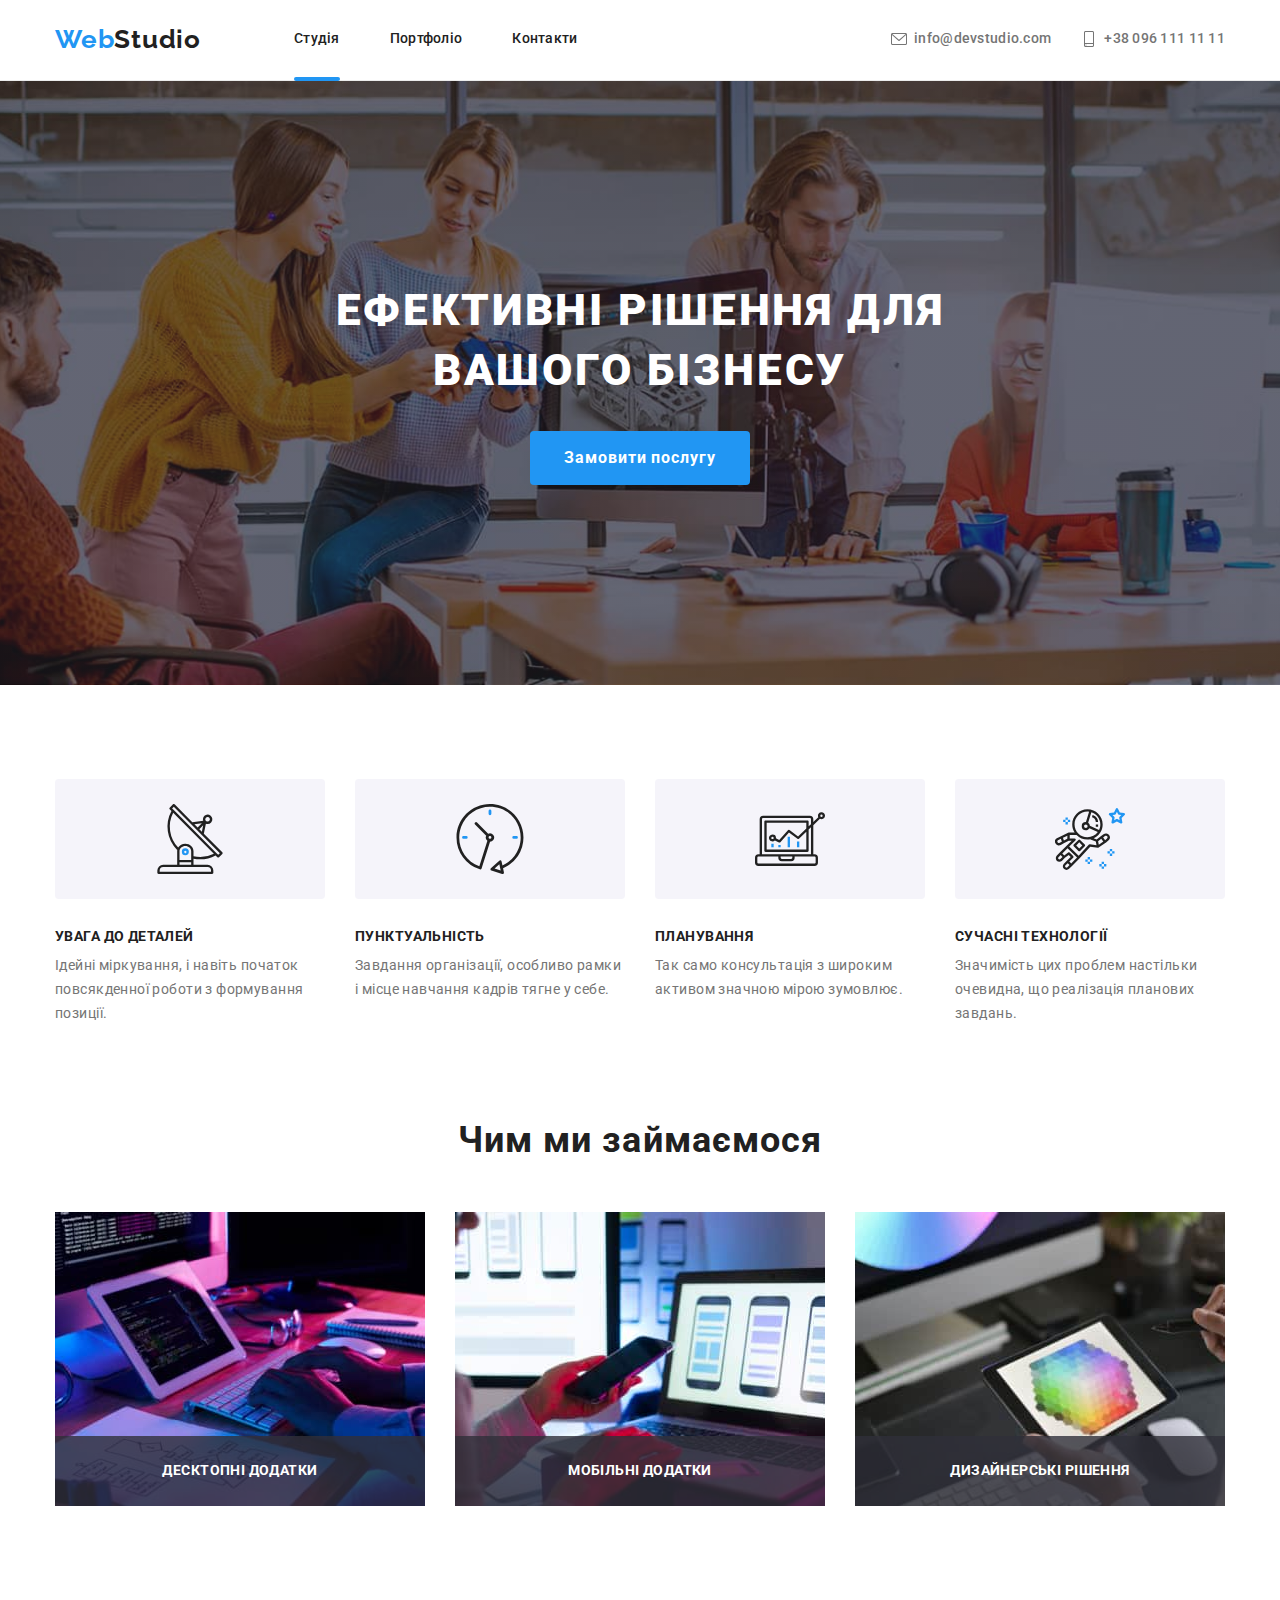
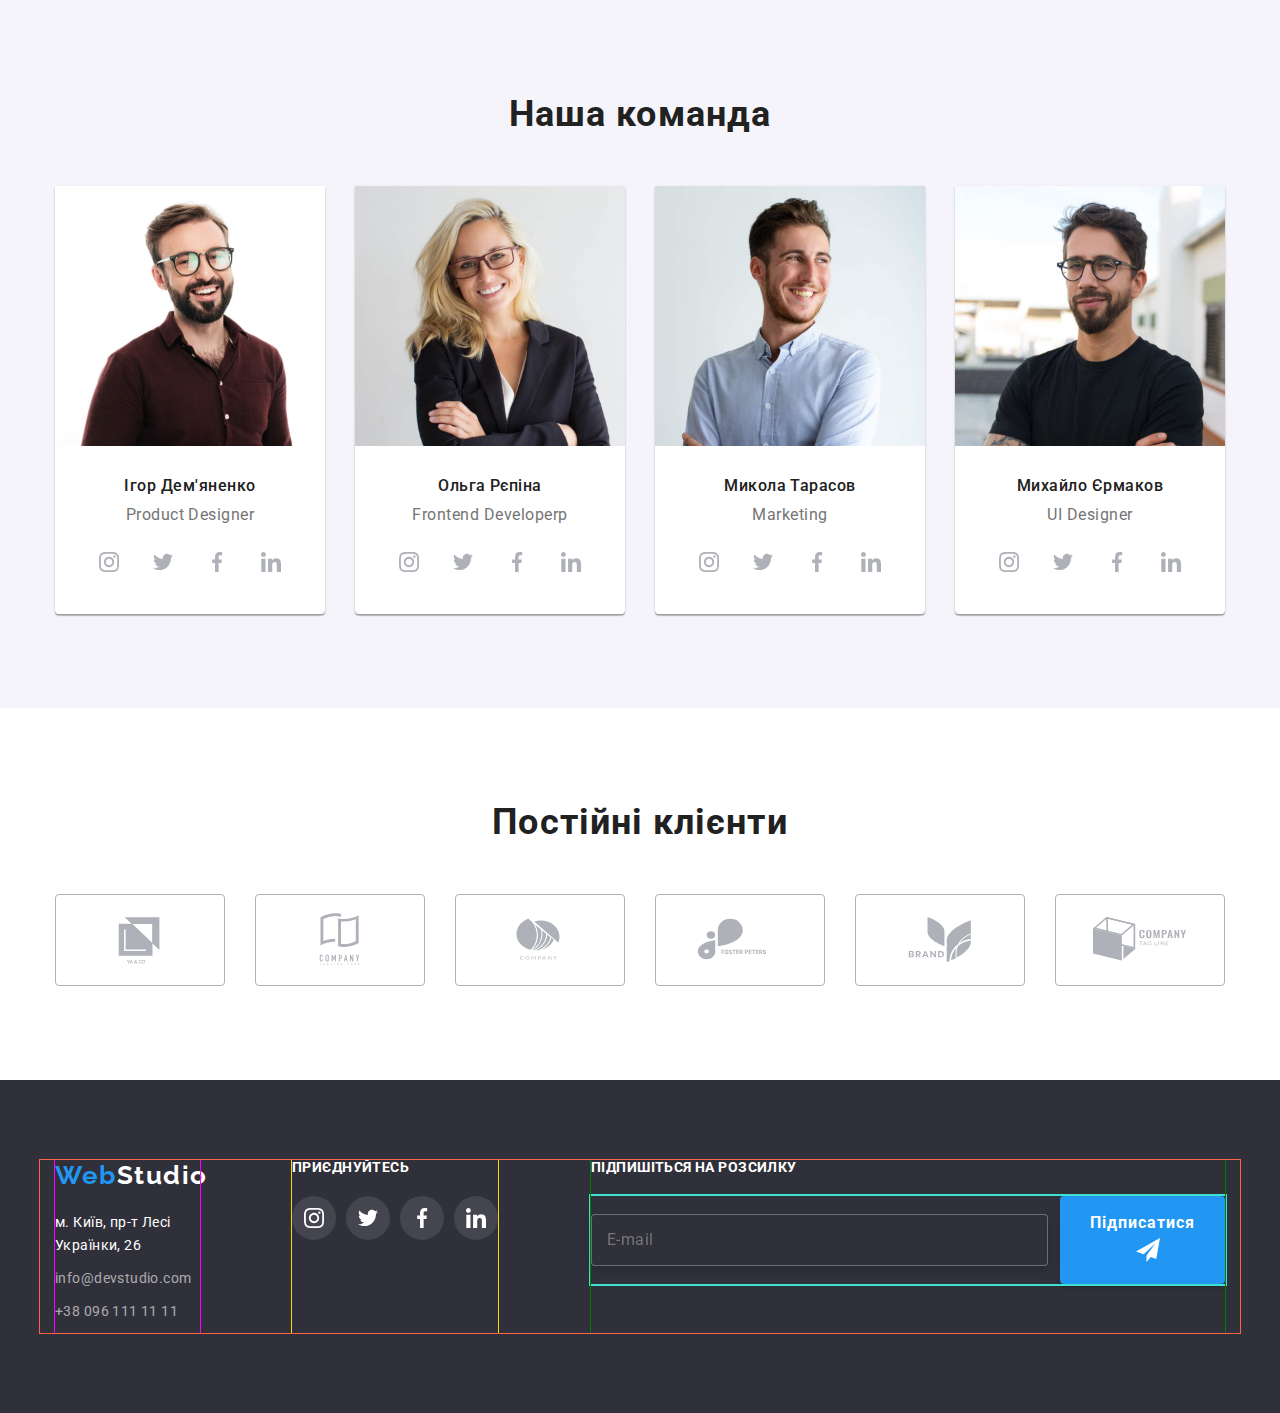
==== commit 4c5f9110: "add mod menu" ====
--- a/index.html
+++ b/index.html
@@ -57,22 +57,26 @@
         <!-- ------------------------------------------------------------------ -->
         <div class="mob-menu is-hidden" data-menu>
             <div class="container">
+
                 <button type="button" class="menu-close-btn" data-menu-close>
                     <svg class="icon-close_mob" width="40" height="40">
                         <use href="./images/icons.svg#icon-close_mob"></use>
                     </svg>
                 </button>
-
-                <ul class="mob-menu-list list">
-                    <li class="mob-menu__item"><a class="mob-menu__link" href="./index.html">Студія</a>
-                    </li>
-                    <li class="mob-menu__item"><a class="mob-menu__link" href="./portfolio.html">Портфоліо</a>
-                    </li>
-                    <li class="mob-menu__item"><a class="mob-menu__link" href="#">Контакти</a>
-                    </li>
-                </ul>
-
-                <div class="mob-connect">
+            
+                <div>
+                    <ul class="mob-menu-list list">
+                        <li class="mob-menu__item"><a class="mob-menu__link" href="./index.html">Студія</a>
+                        </li>
+                        <li class="mob-menu__item"><a class="mob-menu__link" href="./portfolio.html">Портфоліо</a>
+                        </li>
+                        <li class="mob-menu__item"><a class="mob-menu__link" href="#">Контакти</a>
+                        </li>
+                    </ul>
+                </div>
+
+
+                <div>
                     <ul class="mob_connect__list">
                         <li class="mob_connect__item">
                             <a class="connect__tel" href="tel:+380961111111">+38 096 111 11 11</a>
@@ -81,23 +85,24 @@
                             <a class="connect__mail" href="mailto:info@devstudio.com">info@devstudio.com</a>
                         </li>
                     </ul>
-                </div>
-                <ul class="mob_soc list">
-                    <li class="mob_soc__item"><a class="mob_soc__link" href="#">
-                            <use href="#">Instagram</use>
-                        </a></li>
-                    <li class="mob_soc__item"><a class="mob_soc__link" href="#">
-                            <use href="#">Twitter</use>
-                        </a></li>
-                    <li class="mob_soc__item"><a class="mob_soc__link" href="#">
-                            <use href="#">Facebook</use>
-                        </a></li>
-                    <li class="mob_soc__item"><a class="mob_soc__link" href="#">
-                            <use href="#">Linkedin</use>
-                        </a></li>
-                </ul>
-            </div>
-
+
+                    <ul class="mob_soc list">
+                        <li class="mob_soc__item"><a class="mob_soc__link" href="#">
+                                <use href="#">Instagram</use>
+                            </a></li>
+                        <li class="mob_soc__item"><a class="mob_soc__link" href="#">
+                                <use href="#">Twitter</use>
+                            </a></li>
+                        <li class="mob_soc__item"><a class="mob_soc__link" href="#">
+                                <use href="#">Facebook</use>
+                            </a></li>
+                        <li class="mob_soc__item"><a class="mob_soc__link" href="#">
+                                <use href="#">Linkedin</use>
+                            </a></li>
+                    </ul>
+                </div=>
+            </div>
+        </div>
     </header>
 
 
--- a/css/main.min.css
+++ b/css/main.min.css
@@ -1 +1 @@
-:root{--timing-function: 250ms cubic-bezier(0.4, 0, 0.2, 1);--primary-text-color: #757575;--secondary-text-color: #212121;--accent-background: #2196f3;--accent-text: #ffffff;--background-color: #f5f4fa;--primary-background-color: #ffffff;--secondary-background-color: #2f303a;--gradient: linear-gradient(rgba(47, 48, 58, 0.4), rgba(47, 48, 58, 0.4))}.current{color:var(--accent-background)}.visually-hidden{position:absolute;white-space:nowrap;width:1px;height:1px;overflow:hidden;border:0;padding:0;clip:rect(0 0 0 0);-webkit-clip-path:inset(50%);clip-path:inset(50%);margin:-1px}textarea{resize:none}p,h1,h2,h3,h4,h5,h6{margin:0}ol,ul{margin:0;padding-left:0;list-style:none}a{color:currentColor;text-decoration:none}img{display:block;max-width:100%;height:auto}.about__title,.team__title,.client__title{text-align:center;color:var(--secondary-text-color);font-weight:700;font-size:28px;line-height:1.17;letter-spacing:.03em;margin-bottom:30px}@media screen and (min-width: 1200px){.about__title,.team__title,.client__title{font-weight:700;font-size:36px;line-height:1.16;letter-spacing:.03em;margin-bottom:50px}}.add__title,.subscribe__title{font-weight:700;font-size:14px;line-height:1.14;letter-spacing:.03em;text-transform:uppercase;color:var(--accent-text);margin-bottom:20px}body{font-family:"Roboto",sans-serif;font-weight:400;font-size:14px;line-height:1.71;letter-spacing:.03em;background-color:var(--primary-background-color);color:var(--primary-text-color)}.link{display:flex;text-decoration:none}.list{display:flex;list-style:none}.button{font-family:"Roboto",sans-serif;text-align:center;cursor:pointer}.container{width:100%;padding-left:15px;padding-right:15px;margin:0 auto}@media screen and (min-width: 480px){.container{width:480px}}@media screen and (min-width: 768px){.container{width:768px}}@media screen and (min-width: 1200px){.container{width:1200px}}.section{padding-top:60px;padding-bottom:60px}@media screen and (min-width: 1200px){.section{padding-top:94px;padding-bottom:94px}}.logo{font-family:"Raleway";color:var(--secondary-text-color);font-weight:700;font-size:24px;line-height:1.16;letter-spacing:.03em}@media screen and (min-width: 1200px){.logo{font-weight:700;font-size:26px;line-height:1.19;letter-spacing:.03em}}.logo__accent{color:var(--accent-background)}.soc{display:flex;justify-content:center;align-items:baseline;gap:10px}.soc__link{width:44px;height:44px;border-radius:50%;display:flex;align-items:center;justify-content:center;background-color:rgba(255,255,255,.1);transition:color var(--timing-function),background-color var(--timing-function);fill:currentColor}.soc__link:hover,.soc__link:focus{background-color:var(--accent-background);color:var(--accent-text)}.soc__item{color:var(--accent-text)}.team__soc__item{color:#afb1b8}.backdrop{position:fixed;top:0px;left:0px;width:100%;height:100%;background:rgba(0,0,0,.2);transition:opacity var(--timing-function),visibility var(--timing-function)}.modal{position:absolute;top:50%;left:50%;min-width:528px;min-height:581px;background:var(--primary-background-color);box-shadow:0px 1px 3px rgba(0,0,0,.12),0px 1px 1px rgba(0,0,0,.14),0px 2px 1px rgba(0,0,0,.2);border-radius:4px;transform:translate(-50%, -50%) scaleY(1) rotate(0deg);transition:transform 250ms linear}.backdrop.is-hidden .modal{transform:translate(-50%, -50%) scaleY(0) rotate(90deg)}.backdrop.is-hidden{opacity:0;visibility:hidden;pointer-events:none}.form{position:relative;width:528px;height:581px;background:var(--accent-text);box-shadow:0px 1px 3px rgba(0,0,0,.12),0px 1px 1px rgba(0,0,0,.14),0px 2px 1px rgba(0,0,0,.2);border-radius:4px;padding:40px}.modal-close-btn{position:absolute;top:8px;right:8px;display:flex;align-items:center;justify-content:center;width:30px;height:30px;background:var(--primary-background-color);border:1px solid rgba(0,0,0,.1);border-radius:50%;background-color:rgba(0,0,0,0);padding:0;cursor:pointer}.icon-close{transition:fill var(--timing-function)}.icon-close:hover,.icon-close:focus{fill:var(--accent-background)}.modal-title{font-weight:700;font-size:20px;line-height:1.15;letter-spacing:.03em;text-align:center;color:var(--secondary-text-color);margin-bottom:12px}.form-container{position:relative}.form-title-field{font-weight:400;font-size:12px;line-height:1.16;letter-spacing:.01em;margin-bottom:4px}.form-input{display:block;width:100%;height:40px;padding:0;padding-left:42px;border:1px solid rgba(33,33,33,.2);border-radius:4px;transition:border var(--timing-function);cursor:pointer}.form-input:hover{border-color:var(--accent-background);fill:var(--accent-background)}.form-label{display:flex;flex-direction:column;transition:fill var(--timing-function);font-size:16px;margin-bottom:10px;outline:rgba(0,0,0,0)}.form-label:last-child{margin-bottom:0px}.form-textarea{width:100%;padding:12px 16px;font-weight:400;font-size:12px;line-height:1.16;letter-spacing:.01em;border:1px solid rgba(33,33,33,.2);border-radius:4px;transition:border-color var(--timing-function)}.form-textarea::-moz-placeholder{color:rgba(117,117,117,.5)}.form-textarea:-ms-input-placeholder{color:rgba(117,117,117,.5)}.form-textarea::placeholder{color:rgba(117,117,117,.5)}.form-textarea:hover{border-color:var(--accent-background)}.icon{position:absolute;top:50%;left:12px;transform:translateY(-50%)}.form-container:focus-within>.icon{fill:var(--accent-background);border-color:var(--accent-background)}.form-button{display:block;margin:0px auto;width:200px;font-weight:700;font-size:16px;line-height:1.87;letter-spacing:.06em;text-align:center;padding:10px 52px;color:var(--accent-text);border-color:#188ce8;border:none;background:#188ce8;transition:box-shadow var(--timing-function);border-radius:4px;cursor:pointer}.form-button:hover,.form-button:focus{box-shadow:0px 4px 4px rgba(0,0,0,.15)}.check{display:flex;align-items:center;justify-content:center;margin-top:20px;margin-bottom:30px;line-height:1.71;letter-spacing:.03em}.check-icon{width:15px;height:15px;border:2px solid var(--secondary-text-color);border-radius:2px;margin-right:7px}.check-inp:checked+.check-icon{border:var(--accent-background);background-color:var(--accent-background);background-image:url(../images/iconcheck.svg);background-size:contain;background-origin:border-box}.agreement-accent{color:var(--accent-background);text-decoration:underline;text-underline-offset:3px}.header{border-bottom:1px solid #ececec}@media screen and (min-width: 1200px){.header{padding-top:24px;padding-bottom:25px}}.header__container{display:flex;justify-content:space-between;align-items:center}@media screen and (min-width: 1200px){.header__container{display:flex;align-items:center}}.header__logo{margin-right:0}@media screen and (min-width: 1200px){.header__logo{margin-right:93px}}.container-connect{margin-left:auto}.navigation{display:flex;align-items:center;font-weight:500;font-size:14px;line-height:1.14;letter-spacing:.02em;color:var(--secondary-text-color)}.navigation__list{display:none}@media screen and (min-width: 1200px){.navigation__list{display:flex;gap:50px}}.navigation__link{transition:var(--timing-function)}.navigation__link:hover,.navigation__link:focus{color:var(--accent-background)}.navigation__item{position:relative}.navigation__item::after{position:absolute;left:0px;top:46px;content:"";width:100%;height:4px;background:var(--accent-background);border-radius:2px}.connect{display:none}@media screen and (min-width: 1200px){.connect{display:flex;font-weight:500;font-size:14px;line-height:1.14;letter-spacing:.02em;color:var(--primary-text-color);fill:currentColor;transition:color var(--timing-function)}.connect:hover,.connect:focus{color:var(--accent-background)}}.connect__item{margin-right:30px}.connect__item:last-child{margin-right:0}.connect__icon{margin-right:7px}.menu-open-btn{margin-left:auto;background-color:rgba(0,0,0,0);border:none}@media screen and (min-width: 1200px){.menu-open-btn{display:none}}.menu-close-btn{display:block;margin-left:auto;background-color:rgba(0,0,0,0);border:none}.mob-menu{position:fixed;top:0;background-color:var(--primary-background-color);z-index:1;width:100%;height:100%}.mob-menu-list{display:block;margin-bottom:50px}.mob-menu__item:not(:last-child){margin-bottom:32px}.mob-menu__link{font-weight:500;font-size:40px;line-height:1.175;letter-spacing:.02em;color:var(--secondary-text-color)}.mob-connect{outline:1px solid #f0f;margin-bottom:64px}.connect__tel{display:block;font-weight:500;font-size:34px;line-height:1.175;letter-spacing:.02em;color:var(--accent-background);padding-bottom:32px}.connect__mail{font-weight:500;font-size:24px;line-height:1.16;letter-spacing:.02em;color:var(--primary-text-color)}.mob_soc__item{font-weight:500;font-size:18px;line-height:1.22;letter-spacing:.02em;color:var(--accent-background)}.hero{margin:0 auto;padding:118px 0px;background:var(--secondary-background-color);text-align:center;background-image:var(--gradient),url(../images/hero_mob.jpg);background-repeat:no-repeat;background-position:center;background-size:cover}@media(min-device-pixel-ratio: 2),(-webkit-min-device-pixel-ratio: 2),(min-resolution: 192dpi),(min-resolution: 2dppx){.hero{background-image:var(--gradient),url(../images/hero_mob_2x.jpg)}}@media screen and (min-width: 768px){.hero{background-image:var(--gradient),url(../images/hero_tabl.jpg)}}@media screen and (min-width: 768px)and (min-device-pixel-ratio: 2),screen and (min-width: 768px)and (-webkit-min-device-pixel-ratio: 2),screen and (min-width: 768px)and (min-resolution: 192dpi),screen and (min-width: 768px)and (min-resolution: 2dppx){.hero{background-image:var(--gradient),url(../images/hero_tabl_2x.jpg)}}@media screen and (min-width: 1200px){.hero{max-width:1600px;padding:200px 0px;background-image:var(--gradient),url(../images/hero.jpg)}}@media screen and (min-width: 1200px)and (min-device-pixel-ratio: 2),screen and (min-width: 1200px)and (-webkit-min-device-pixel-ratio: 2),screen and (min-width: 1200px)and (min-resolution: 192dpi),screen and (min-width: 1200px)and (min-resolution: 2dppx){.hero{background-image:var(--gradient),url(../images/hero_2x.jpg)}}.hero__title{font-weight:900;font-size:26px;line-height:1.61;letter-spacing:.06em;max-width:360px;color:var(--primary-background-color);text-transform:uppercase;margin:0 auto;margin-bottom:30px}@media screen and (min-width: 1200px){.hero__title{max-width:696px;font-weight:900;font-size:44px;line-height:1.36;letter-spacing:.06em}}.hero__button{font-weight:700;font-size:16px;line-height:1.87;letter-spacing:.06em;color:var(--accent-text);background:var(--accent-background);border-radius:4px;border-color:rgba(0,0,0,0);padding:10px 24px}@media screen and (min-width: 1200px){.hero__button{padding:10px 32px}}.benefits{display:flex;flex-wrap:wrap;gap:30px}.benefits__title{font-weight:700;font-size:14px;line-height:1.14;letter-spacing:.03em;text-transform:uppercase;color:var(--secondary-text-color);margin-bottom:10px}.benefits__item{width:100%}@media screen and (min-width: 768px){.benefits__item{width:calc((100% - 30px)/2)}}@media screen and (min-width: 1200px){.benefits__item{width:calc((100% - 90px)/4)}}.benefits__item::before{display:block;content:"";height:120px;margin-bottom:30px;background-repeat:no-repeat;background-position:center;background-color:var(--background-color);border-radius:4px}.benefits__text{font-weight:400;font-size:14px;line-height:1.71;letter-spacing:.03em}.icon-detail::before{background-image:url(../images/icon/antenna.svg)}.icon-punctuality::before{background-image:url(../images/icon/clock.svg)}.icon-time::before{background-image:url(../images/icon/diagram.svg)}.icon-tech::before{background-image:url(../images/icon/astronaut.svg)}@media screen and (max-width: 1199px){.about{display:none}}.about{padding-top:0px;gap:30px}.about__item{position:relative}.about__box{position:absolute;left:0;bottom:0;width:100%;height:70px;background:rgba(47,48,58,.8);text-align:center;padding:27px}.about__text{font-weight:700;font-size:14px;line-height:1.14;letter-spacing:.03em;text-transform:uppercase;color:var(--accent-text)}.team{flex-wrap:wrap;gap:30px;background-color:var(--background-color)}.team__item{width:100%;justify-content:space-between;background:var(--primary-background-color);box-shadow:0px 1px 3px rgba(0,0,0,.12),0px 1px 1px rgba(0,0,0,.14),0px 2px 1px rgba(0,0,0,.2);border-radius:0px 0px 4px 4px}@media screen and (min-width: 768px){.team__item{width:calc((100% - 30px)/2)}}@media screen and (min-width: 1200px){.team__item{width:calc((100% - 90px)/4)}}.user{padding-top:30px;padding-bottom:30px}.user__name{font-weight:500;font-size:16px;line-height:1.19;letter-spacing:.03em;color:var(--secondary-text-color);text-align:center;margin-bottom:10px}.user__profile{font-weight:400;font-size:16px;line-height:1.19;letter-spacing:.03em;text-align:center;margin-bottom:16px}.client{display:flex;gap:30px;flex-wrap:wrap;margin:0 auto}.client__item{justify-content:space-between}@media screen and (max-width: 767px){.client__item{width:calc((100% - 30px)/2)}}@media screen and (min-width: 768px){.client__item{width:calc((100% - 60px)/3)}}@media screen and (min-width: 1200px){.client__item{width:calc((100% - 150px)/6)}}.client__link{height:92px;display:flex;align-items:center;justify-content:center;border:1px solid #afb1b8;border-radius:4px;color:#afb1b8;transition:color var(--timing-function),border-color var(--timing-function)}.client__link:hover,.client__link:focus{border-color:var(--accent-background);color:var(--accent-background)}.client__icon{fill:currentColor}.footer{background:var(--secondary-background-color);margin:0 auto;padding-top:60px;padding-bottom:60px}@media screen and (min-width: 1200px){.footer{padding-top:80px;padding-bottom:80px}}.container-foot{outline:1px solid tomato;text-align:center}@media screen and (min-width: 1200px){.container-foot{display:flex;text-align:left}}@media screen and (min-width: 768px){.container-tablet{display:flex;justify-content:space-around}}.foot{display:inline-block;margin-bottom:60px;outline:1px solid #f0f}@media screen and (min-width: 1200px){.foot{width:100%;margin-right:92px;margin-bottom:0px}}.footer__logo{display:flex;font-family:"Raleway";font-style:normal;color:var(--accent-text);margin-left:auto;margin-right:auto;margin-bottom:20px;font-weight:700;font-size:24px;line-height:1.16;letter-spacing:.03em;width:154px;text-align:center}@media screen and (min-width: 1200px){.footer__logo{margin-left:0px;font-weight:700;font-size:26px;line-height:1.19;letter-spacing:.06em;width:145px}}.container-address{margin-bottom:9px}.address-link{justify-content:center;font-style:normal;font-weight:400;font-size:14px;line-height:1.71;letter-spacing:.03em;color:var(--accent-text)}@media screen and (min-width: 1200px){.address-link{justify-content:left}}.foot-contacts{display:block;margin-bottom:9px;color:rgba(255,255,255,.6)}@media screen and (min-width: 1200px){.foot-contacts{text-align:left}}.add{display:block;margin-bottom:60px;outline:1px solid gold}@media screen and (min-width: 1200px){.add{margin-right:93px;margin-bottom:0px}}.subscribe{width:100%;outline:1px solid green}@media screen and (min-width: 768px){.subscribe{width:450px;margin-left:auto;margin-right:auto}}@media screen and (min-width: 1200px){.subscribe{width:100%}}.subscribe__container{outline:2px solid #40e0d0}@media screen and (min-width: 1200px){.subscribe__container{display:flex;justify-content:space-between;align-items:center;gap:12px}}.subscribe__inp{width:100%;margin-bottom:20px;font-weight:400;font-size:16px;line-height:1.25;letter-spacing:.03em;padding:15px 15px 15px 15px;background-color:var(--secondary-background-color);border:1px solid rgba(255,255,255,.3);filter:drop-shadow(0px 4px 4px rgba(0, 0, 0, 0.15));border-radius:4px;color:rgba(255,255,255,.6)}@media screen and (min-width: 1200px){.subscribe__inp{display:flex;margin-bottom:0px}}.subscribe__button{width:200px;padding:10px 28px;font-weight:700;font-size:16px;line-height:1.875;letter-spacing:.06em;color:var(--accent-text);background:var(--accent-background);border-radius:4px;box-shadow:0px 4px 4px rgba(0,0,0,.15);border-color:rgba(0,0,0,0)}.icon-send{margin-left:10px;fill:var(--accent-text)}.button-portfolio{font-weight:500;font-size:16px;line-height:1.625;letter-spacing:.03em;color:var(--secondary-text-color);padding:6px 22px;background-color:var(--background-color);border-radius:4px;border:1px solid #eee;transition:color var(--timing-function),background-color var(--timing-function)}.button-portfolio:hover,.button-portfolio:focus{color:var(--accent-text);background-color:var(--accent-background)}.btn-container{display:flex;justify-content:center;margin-bottom:50px}.btn-item{margin-left:8px}.products-title{font-weight:700;font-size:18px;line-height:2;letter-spacing:.06em;color:var(--secondary-text-color);margin-bottom:4px}.products-card{display:flex;flex-wrap:wrap;gap:30px;background:var(--primary-background-color)}.products-card-item{transition:box-shadow var(--timing-function)}.products-card-item:hover,.products-card-item:focus{box-shadow:0px 1px 1px rgba(0,0,0,.12),0px 4px 4px rgba(0,0,0,.06),1px 4px 6px rgba(0,0,0,.16)}.products-text{padding:20px 24px;border:1px solid #eee}.products-type{font-weight:400;font-size:16px;line-height:1.875;letter-spacing:.03em}.product-overflow{position:relative;overflow:hidden}.products-actions{position:absolute;top:0;left:0;height:100%;font-weight:400;font-size:18px;line-height:1.56;letter-spacing:.03em;color:var(--accent-text);padding:63px 24px 0px 24px;background:rgba(33,150,243,.9);transform:translateY(100%);transition:transform var(--timing-function)}.products-card-item:hover .products-actions{transform:translateY(0%)}/*# sourceMappingURL=main.min.css.map */+:root{--timing-function: 250ms cubic-bezier(0.4, 0, 0.2, 1);--primary-text-color: #757575;--secondary-text-color: #212121;--accent-background: #2196f3;--accent-text: #ffffff;--background-color: #f5f4fa;--primary-background-color: #ffffff;--secondary-background-color: #2f303a;--gradient: linear-gradient(rgba(47, 48, 58, 0.4), rgba(47, 48, 58, 0.4))}.current{color:var(--accent-background)}.visually-hidden{position:absolute;white-space:nowrap;width:1px;height:1px;overflow:hidden;border:0;padding:0;clip:rect(0 0 0 0);-webkit-clip-path:inset(50%);clip-path:inset(50%);margin:-1px}textarea{resize:none}p,h1,h2,h3,h4,h5,h6{margin:0}ol,ul{margin:0;padding-left:0;list-style:none}a{color:currentColor;text-decoration:none}img{display:block;max-width:100%;height:auto}.about__title,.team__title,.client__title{text-align:center;color:var(--secondary-text-color);font-weight:700;font-size:28px;line-height:1.17;letter-spacing:.03em;margin-bottom:30px}@media screen and (min-width: 1200px){.about__title,.team__title,.client__title{font-weight:700;font-size:36px;line-height:1.16;letter-spacing:.03em;margin-bottom:50px}}.add__title,.subscribe__title{font-weight:700;font-size:14px;line-height:1.14;letter-spacing:.03em;text-transform:uppercase;color:var(--accent-text);margin-bottom:20px}body{font-family:"Roboto",sans-serif;font-weight:400;font-size:14px;line-height:1.71;letter-spacing:.03em;background-color:var(--primary-background-color);color:var(--primary-text-color)}.link{display:flex;text-decoration:none}.list{display:flex;list-style:none}.button{font-family:"Roboto",sans-serif;text-align:center;cursor:pointer}.container{width:100%;padding-left:15px;padding-right:15px;margin:0 auto}@media screen and (min-width: 480px){.container{width:480px}}@media screen and (min-width: 768px){.container{width:768px}}@media screen and (min-width: 1200px){.container{width:1200px}}.section{padding-top:60px;padding-bottom:60px}@media screen and (min-width: 1200px){.section{padding-top:94px;padding-bottom:94px}}.logo{font-family:"Raleway";color:var(--secondary-text-color);font-weight:700;font-size:24px;line-height:1.16;letter-spacing:.03em}@media screen and (min-width: 1200px){.logo{font-weight:700;font-size:26px;line-height:1.19;letter-spacing:.03em}}.logo__accent{color:var(--accent-background)}.soc{display:flex;justify-content:center;align-items:baseline;gap:10px}.soc__link{width:44px;height:44px;border-radius:50%;display:flex;align-items:center;justify-content:center;background-color:rgba(255,255,255,.1);transition:color var(--timing-function),background-color var(--timing-function);fill:currentColor}.soc__link:hover,.soc__link:focus{background-color:var(--accent-background);color:var(--accent-text)}.soc__item{color:var(--accent-text)}.team__soc__item{color:#afb1b8}.backdrop{position:fixed;top:0px;left:0px;width:100%;height:100%;background:rgba(0,0,0,.2);transition:opacity var(--timing-function),visibility var(--timing-function)}.modal{position:absolute;top:50%;left:50%;min-width:450px;min-height:609px;background:var(--primary-background-color);box-shadow:0px 1px 3px rgba(0,0,0,.12),0px 1px 1px rgba(0,0,0,.14),0px 2px 1px rgba(0,0,0,.2);border-radius:4px;transform:translate(-50%, -50%) scaleY(1) rotate(0deg);transition:transform 250ms linear}@media screen and (min-width: 1200px){.modal{min-width:528px;min-height:581px}}.backdrop.is-hidden .modal{transform:translate(-50%, -50%) scaleY(0) rotate(90deg)}.backdrop.is-hidden{opacity:0;visibility:hidden;pointer-events:none}.form{position:relative;width:450px;height:609px;background:var(--accent-text);box-shadow:0px 1px 3px rgba(0,0,0,.12),0px 1px 1px rgba(0,0,0,.14),0px 2px 1px rgba(0,0,0,.2);border-radius:4px;padding:40px}@media screen and (min-width: 1200px){.form{width:528px;height:581px}}.modal-close-btn{position:absolute;top:8px;right:8px;display:flex;align-items:center;justify-content:center;width:30px;height:30px;background:var(--primary-background-color);border:1px solid rgba(0,0,0,.1);border-radius:50%;background-color:rgba(0,0,0,0);padding:0;cursor:pointer}.icon-close{transition:fill var(--timing-function)}.icon-close:hover,.icon-close:focus{fill:var(--accent-background)}.modal-title{font-weight:700;font-size:20px;line-height:1.15;letter-spacing:.03em;text-align:center;color:var(--secondary-text-color);margin-bottom:12px}.form-container{position:relative}.form-title-field{font-weight:400;font-size:12px;line-height:1.16;letter-spacing:.01em;margin-bottom:4px}.form-input{display:block;width:100%;height:40px;padding:0;padding-left:42px;border:1px solid rgba(33,33,33,.2);border-radius:4px;transition:border var(--timing-function);cursor:pointer}.form-input:hover{border-color:var(--accent-background);fill:var(--accent-background)}.form-label{display:flex;flex-direction:column;transition:fill var(--timing-function);font-size:16px;margin-bottom:10px;outline:rgba(0,0,0,0)}.form-label:last-child{margin-bottom:0px}.form-textarea{width:100%;padding:12px 16px;font-weight:400;font-size:12px;line-height:1.16;letter-spacing:.01em;border:1px solid rgba(33,33,33,.2);border-radius:4px;transition:border-color var(--timing-function)}.form-textarea::-moz-placeholder{color:rgba(117,117,117,.5)}.form-textarea:-ms-input-placeholder{color:rgba(117,117,117,.5)}.form-textarea::placeholder{color:rgba(117,117,117,.5)}.form-textarea:hover{border-color:var(--accent-background)}.icon{position:absolute;top:50%;left:12px;transform:translateY(-50%)}.form-container:focus-within>.icon{fill:var(--accent-background);border-color:var(--accent-background)}.form-button{display:block;margin:0px auto;width:200px;font-weight:700;font-size:16px;line-height:1.87;letter-spacing:.06em;text-align:center;padding:10px 52px;color:var(--accent-text);border-color:#188ce8;border:none;background:#188ce8;transition:box-shadow var(--timing-function);border-radius:4px;cursor:pointer}.form-button:hover,.form-button:focus{box-shadow:0px 4px 4px rgba(0,0,0,.15)}.check{display:flex;align-items:center;justify-content:center;margin-top:20px;margin-bottom:30px;line-height:1.71;letter-spacing:.03em}.check-icon{width:15px;height:15px;border:2px solid var(--secondary-text-color);border-radius:2px;margin-right:7px}.check-inp:checked+.check-icon{border:var(--accent-background);background-color:var(--accent-background);background-image:url(../images/iconcheck.svg);background-size:contain;background-origin:border-box}.agreement-accent{color:var(--accent-background);text-decoration:underline;text-underline-offset:3px}.header{border-bottom:1px solid #ececec}@media screen and (min-width: 1200px){.header{padding-top:24px;padding-bottom:25px}}.header__container{display:flex;justify-content:space-between;align-items:center}@media screen and (min-width: 1200px){.header__container{display:flex;align-items:center}}.header__logo{margin-right:0}@media screen and (min-width: 1200px){.header__logo{margin-right:93px}}.container-connect{margin-left:auto}.navigation{display:flex;align-items:center;font-weight:500;font-size:14px;line-height:1.14;letter-spacing:.02em;color:var(--secondary-text-color)}.navigation__list{display:none}@media screen and (min-width: 1200px){.navigation__list{display:flex;gap:50px}}.navigation__link{transition:var(--timing-function)}.navigation__link:hover,.navigation__link:focus{color:var(--accent-background)}.navigation__item{position:relative}.navigation__item::after{position:absolute;left:0px;top:46px;content:"";width:100%;height:4px;background:var(--accent-background);border-radius:2px}.connect{display:none}@media screen and (min-width: 1200px){.connect{display:flex;font-weight:500;font-size:14px;line-height:1.14;letter-spacing:.02em;color:var(--primary-text-color);fill:currentColor;transition:color var(--timing-function)}.connect:hover,.connect:focus{color:var(--accent-background)}}.connect__item{margin-right:30px}.connect__item:last-child{margin-right:0}.connect__icon{margin-right:7px}.menu-open-btn{margin-left:auto;background-color:rgba(0,0,0,0);border:none}.menu-open-btn:hover,.menu-open-btn:focus{color:var(--accent-background)}@media screen and (min-width: 1200px){.menu-open-btn{display:none}}.mob-menu{position:fixed;top:0;background-color:var(--primary-background-color);z-index:1;width:100%;height:100%}.mob-menu>.container{padding-top:48px;padding-bottom:48px;display:flex;height:100%;flex-direction:column;justify-content:space-between;overflow:auto}.menu-close-btn{position:absolute;top:0px;right:4px;display:block;margin-left:auto;background-color:rgba(0,0,0,0);border:none;cursor:pointer}.menu-close-btn:hover,.menu-close-btn:focus{color:var(--accent-background)}.mob-menu.is-hidden{display:none;opacity:0;visibility:hidden;pointer-events:none}.mob-menu-list{display:block;margin-bottom:50px}.mob-menu__item:not(:last-child){margin-bottom:32px}.mob-menu__link{font-weight:500;font-size:40px;line-height:1.175;letter-spacing:.02em;color:var(--secondary-text-color);transition:var(--timing-function)}.mob-menu__link:hover,.mob-menu__link:focus{color:var(--accent-background)}.mob_connect__item{margin-bottom:32px}.mob_connect__item:last-child{margin-bottom:64px}.connect__tel{display:block;font-weight:500;font-size:34px;line-height:1.175;letter-spacing:.02em;color:var(--accent-background)}.connect__mail{font-weight:500;font-size:24px;line-height:1.16;letter-spacing:.02em;color:var(--primary-text-color)}.mob_soc__item{font-weight:500;font-size:18px;line-height:1.22;letter-spacing:.02em;color:var(--accent-background);padding:0px 10px;border-right:2px solid;border-right-color:rgba(33,33,33,.2)}.mob_soc__item:last-child{border-right-color:rgba(0,0,0,0)}.hero{margin:0 auto;padding:118px 0px;background:var(--secondary-background-color);text-align:center;background-image:var(--gradient),url(../images/hero_mob.jpg);background-repeat:no-repeat;background-position:center;background-size:cover}@media(min-device-pixel-ratio: 2),(-webkit-min-device-pixel-ratio: 2),(min-resolution: 192dpi),(min-resolution: 2dppx){.hero{background-image:var(--gradient),url(../images/hero_mob_2x.jpg)}}@media screen and (min-width: 768px){.hero{background-image:var(--gradient),url(../images/hero_tabl.jpg)}}@media screen and (min-width: 768px)and (min-device-pixel-ratio: 2),screen and (min-width: 768px)and (-webkit-min-device-pixel-ratio: 2),screen and (min-width: 768px)and (min-resolution: 192dpi),screen and (min-width: 768px)and (min-resolution: 2dppx){.hero{background-image:var(--gradient),url(../images/hero_tabl_2x.jpg)}}@media screen and (min-width: 1200px){.hero{max-width:1600px;padding:200px 0px;background-image:var(--gradient),url(../images/hero.jpg)}}@media screen and (min-width: 1200px)and (min-device-pixel-ratio: 2),screen and (min-width: 1200px)and (-webkit-min-device-pixel-ratio: 2),screen and (min-width: 1200px)and (min-resolution: 192dpi),screen and (min-width: 1200px)and (min-resolution: 2dppx){.hero{background-image:var(--gradient),url(../images/hero_2x.jpg)}}.hero__title{font-weight:900;font-size:26px;line-height:1.61;letter-spacing:.06em;max-width:360px;color:var(--primary-background-color);text-transform:uppercase;margin:0 auto;margin-bottom:30px}@media screen and (min-width: 1200px){.hero__title{max-width:696px;font-weight:900;font-size:44px;line-height:1.36;letter-spacing:.06em}}.hero__button{font-weight:700;font-size:16px;line-height:1.87;letter-spacing:.06em;color:var(--accent-text);background:var(--accent-background);border-radius:4px;border-color:rgba(0,0,0,0);padding:10px 24px}@media screen and (min-width: 1200px){.hero__button{padding:10px 32px}}.benefits{display:flex;flex-wrap:wrap;gap:30px}.benefits__title{font-weight:700;font-size:14px;line-height:1.14;letter-spacing:.03em;text-transform:uppercase;color:var(--secondary-text-color);margin-bottom:10px}.benefits__item{width:100%}@media screen and (min-width: 768px){.benefits__item{width:calc((100% - 30px)/2)}}@media screen and (min-width: 1200px){.benefits__item{width:calc((100% - 90px)/4)}}.benefits__item::before{display:block;content:"";height:120px;margin-bottom:30px;background-repeat:no-repeat;background-position:center;background-color:var(--background-color);border-radius:4px}.benefits__text{font-weight:400;font-size:14px;line-height:1.71;letter-spacing:.03em}.icon-detail::before{background-image:url(../images/icon/antenna.svg)}.icon-punctuality::before{background-image:url(../images/icon/clock.svg)}.icon-time::before{background-image:url(../images/icon/diagram.svg)}.icon-tech::before{background-image:url(../images/icon/astronaut.svg)}@media screen and (max-width: 1199px){.about{display:none}}.about{padding-top:0px;gap:30px}.about__item{position:relative}.about__box{position:absolute;left:0;bottom:0;width:100%;height:70px;background:rgba(47,48,58,.8);text-align:center;padding:27px}.about__text{font-weight:700;font-size:14px;line-height:1.14;letter-spacing:.03em;text-transform:uppercase;color:var(--accent-text)}.team{flex-wrap:wrap;gap:30px;background-color:var(--background-color)}.team__item{width:100%;justify-content:space-between;background:var(--primary-background-color);box-shadow:0px 1px 3px rgba(0,0,0,.12),0px 1px 1px rgba(0,0,0,.14),0px 2px 1px rgba(0,0,0,.2);border-radius:0px 0px 4px 4px}@media screen and (min-width: 768px){.team__item{width:calc((100% - 30px)/2)}}@media screen and (min-width: 1200px){.team__item{width:calc((100% - 90px)/4)}}.user{padding-top:30px;padding-bottom:30px}.user__name{font-weight:500;font-size:16px;line-height:1.19;letter-spacing:.03em;color:var(--secondary-text-color);text-align:center;margin-bottom:10px}.user__profile{font-weight:400;font-size:16px;line-height:1.19;letter-spacing:.03em;text-align:center;margin-bottom:16px}.client{display:flex;gap:30px;flex-wrap:wrap;margin:0 auto}.client__item{justify-content:space-between}@media screen and (max-width: 767px){.client__item{width:calc((100% - 30px)/2)}}@media screen and (min-width: 768px){.client__item{width:calc((100% - 60px)/3)}}@media screen and (min-width: 1200px){.client__item{width:calc((100% - 150px)/6)}}.client__link{height:92px;display:flex;align-items:center;justify-content:center;border:1px solid #afb1b8;border-radius:4px;color:#afb1b8;transition:color var(--timing-function),border-color var(--timing-function)}.client__link:hover,.client__link:focus{border-color:var(--accent-background);color:var(--accent-background)}.client__icon{fill:currentColor}.footer{background:var(--secondary-background-color);margin:0 auto;padding-top:60px;padding-bottom:60px}@media screen and (min-width: 1200px){.footer{padding-top:80px;padding-bottom:80px}}.container-foot{outline:1px solid tomato;text-align:center}@media screen and (min-width: 1200px){.container-foot{display:flex;text-align:left}}@media screen and (min-width: 768px){.container-tablet{display:flex;justify-content:space-around}}.foot{display:inline-block;margin-bottom:60px;outline:1px solid #f0f}@media screen and (min-width: 1200px){.foot{width:100%;margin-right:92px;margin-bottom:0px}}.footer__logo{display:flex;font-family:"Raleway";font-style:normal;color:var(--accent-text);margin-left:auto;margin-right:auto;margin-bottom:20px;font-weight:700;font-size:24px;line-height:1.16;letter-spacing:.03em;width:154px;text-align:center}@media screen and (min-width: 1200px){.footer__logo{margin-left:0px;font-weight:700;font-size:26px;line-height:1.19;letter-spacing:.06em;width:145px}}.container-address{margin-bottom:9px}.address-link{justify-content:center;font-style:normal;font-weight:400;font-size:14px;line-height:1.71;letter-spacing:.03em;color:var(--accent-text)}@media screen and (min-width: 1200px){.address-link{justify-content:left}}.foot-contacts{display:block;margin-bottom:9px;color:rgba(255,255,255,.6)}@media screen and (min-width: 1200px){.foot-contacts{text-align:left}}.add{display:block;margin-bottom:60px;outline:1px solid gold}@media screen and (min-width: 1200px){.add{margin-right:93px;margin-bottom:0px}}.subscribe{width:100%;outline:1px solid green}@media screen and (min-width: 768px){.subscribe{width:450px;margin-left:auto;margin-right:auto}}@media screen and (min-width: 1200px){.subscribe{width:100%}}.subscribe__container{outline:2px solid #40e0d0}@media screen and (min-width: 1200px){.subscribe__container{display:flex;justify-content:space-between;align-items:center;gap:12px}}.subscribe__inp{width:100%;margin-bottom:20px;font-weight:400;font-size:16px;line-height:1.25;letter-spacing:.03em;padding:15px 15px 15px 15px;background-color:var(--secondary-background-color);border:1px solid rgba(255,255,255,.3);filter:drop-shadow(0px 4px 4px rgba(0, 0, 0, 0.15));border-radius:4px;color:rgba(255,255,255,.6)}@media screen and (min-width: 1200px){.subscribe__inp{display:flex;margin-bottom:0px}}.subscribe__button{width:200px;padding:10px 28px;font-weight:700;font-size:16px;line-height:1.875;letter-spacing:.06em;color:var(--accent-text);background:var(--accent-background);border-radius:4px;box-shadow:0px 4px 4px rgba(0,0,0,.15);border-color:rgba(0,0,0,0)}.icon-send{margin-left:10px;fill:var(--accent-text)}.button-portfolio{font-weight:500;font-size:16px;line-height:1.625;letter-spacing:.03em;color:var(--secondary-text-color);padding:6px 22px;background-color:var(--background-color);border-radius:4px;border:1px solid #eee;transition:color var(--timing-function),background-color var(--timing-function)}.button-portfolio:hover,.button-portfolio:focus{color:var(--accent-text);background-color:var(--accent-background)}.btn-container{display:flex;justify-content:center;margin-bottom:50px}.btn-item{margin-left:8px}.products-title{font-weight:700;font-size:18px;line-height:2;letter-spacing:.06em;color:var(--secondary-text-color);margin-bottom:4px}.products-card{display:flex;flex-wrap:wrap;gap:30px;background:var(--primary-background-color)}.products-card-item{transition:box-shadow var(--timing-function)}.products-card-item:hover,.products-card-item:focus{box-shadow:0px 1px 1px rgba(0,0,0,.12),0px 4px 4px rgba(0,0,0,.06),1px 4px 6px rgba(0,0,0,.16)}.products-text{padding:20px 24px;border:1px solid #eee}.products-type{font-weight:400;font-size:16px;line-height:1.875;letter-spacing:.03em}.product-overflow{position:relative;overflow:hidden}.products-actions{position:absolute;top:0;left:0;height:100%;font-weight:400;font-size:18px;line-height:1.56;letter-spacing:.03em;color:var(--accent-text);padding:63px 24px 0px 24px;background:rgba(33,150,243,.9);transform:translateY(100%);transition:transform var(--timing-function)}.products-card-item:hover .products-actions{transform:translateY(0%)}/*# sourceMappingURL=main.min.css.map */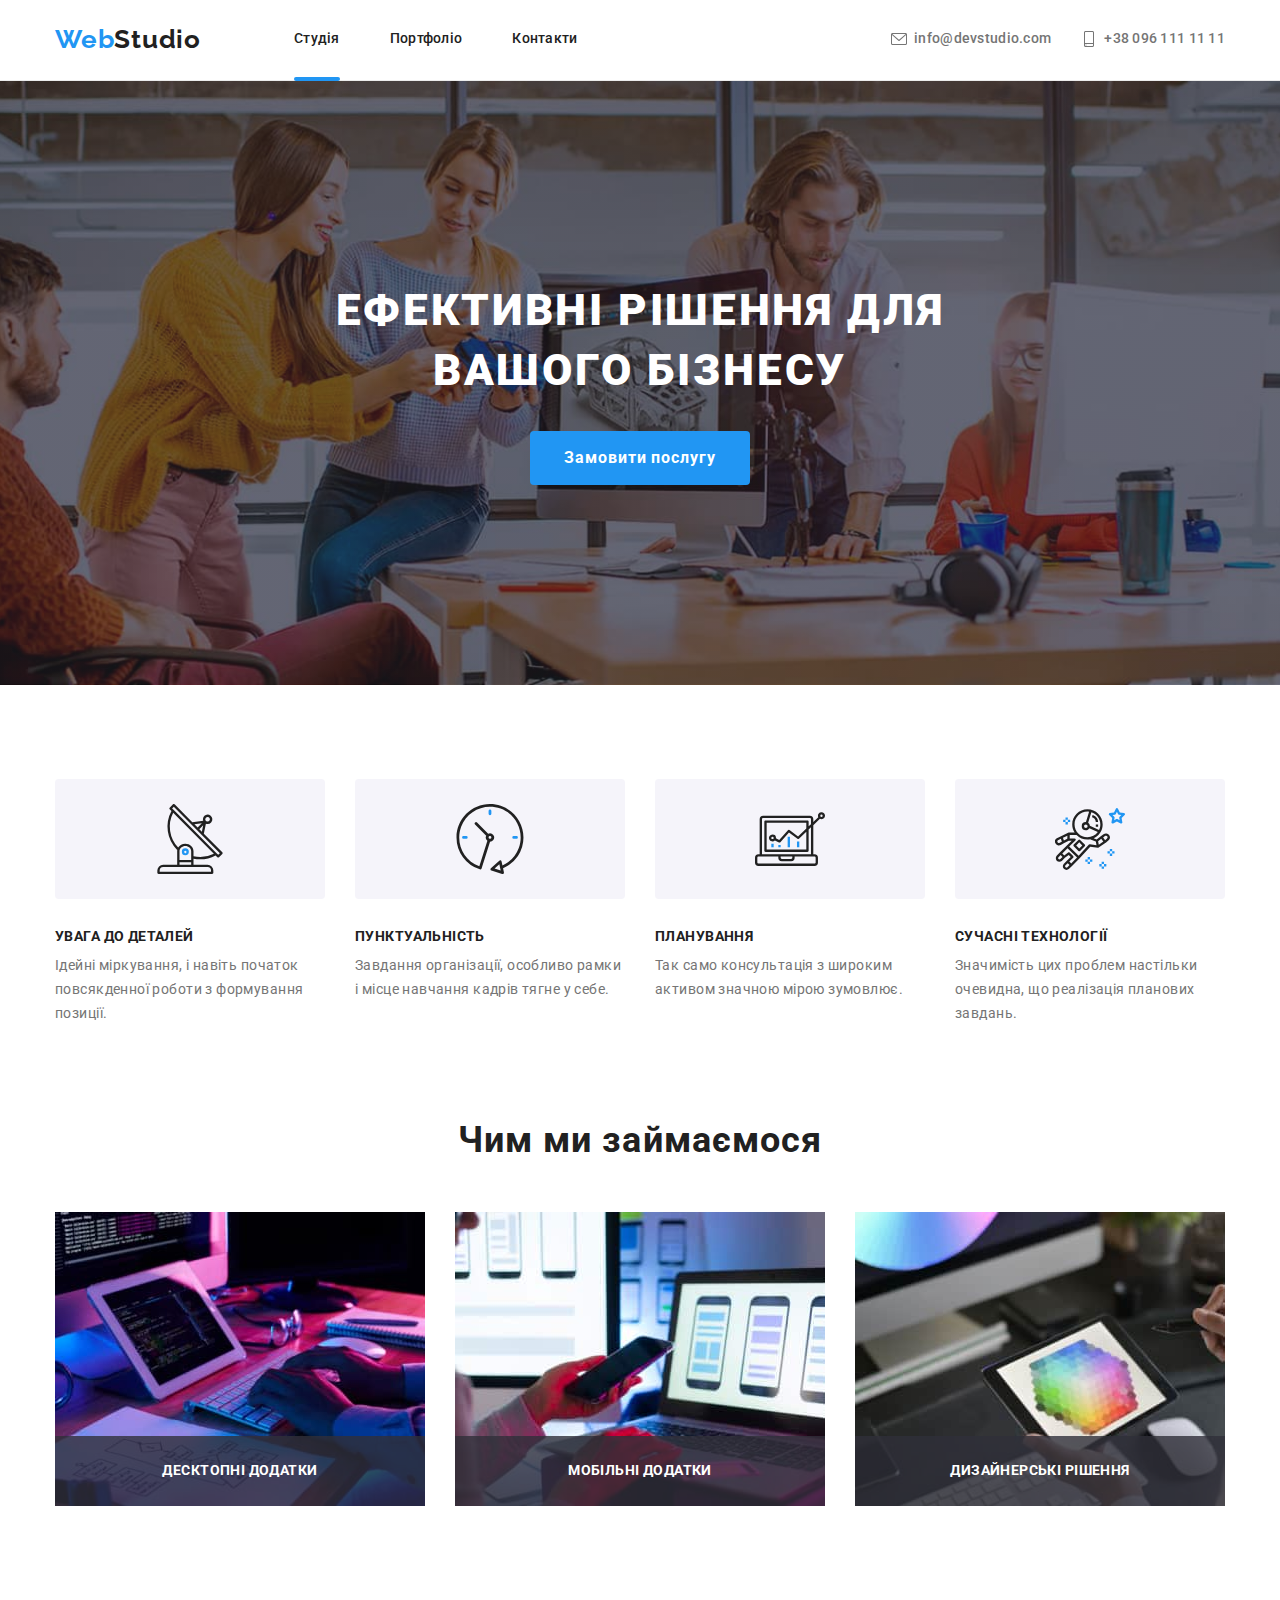
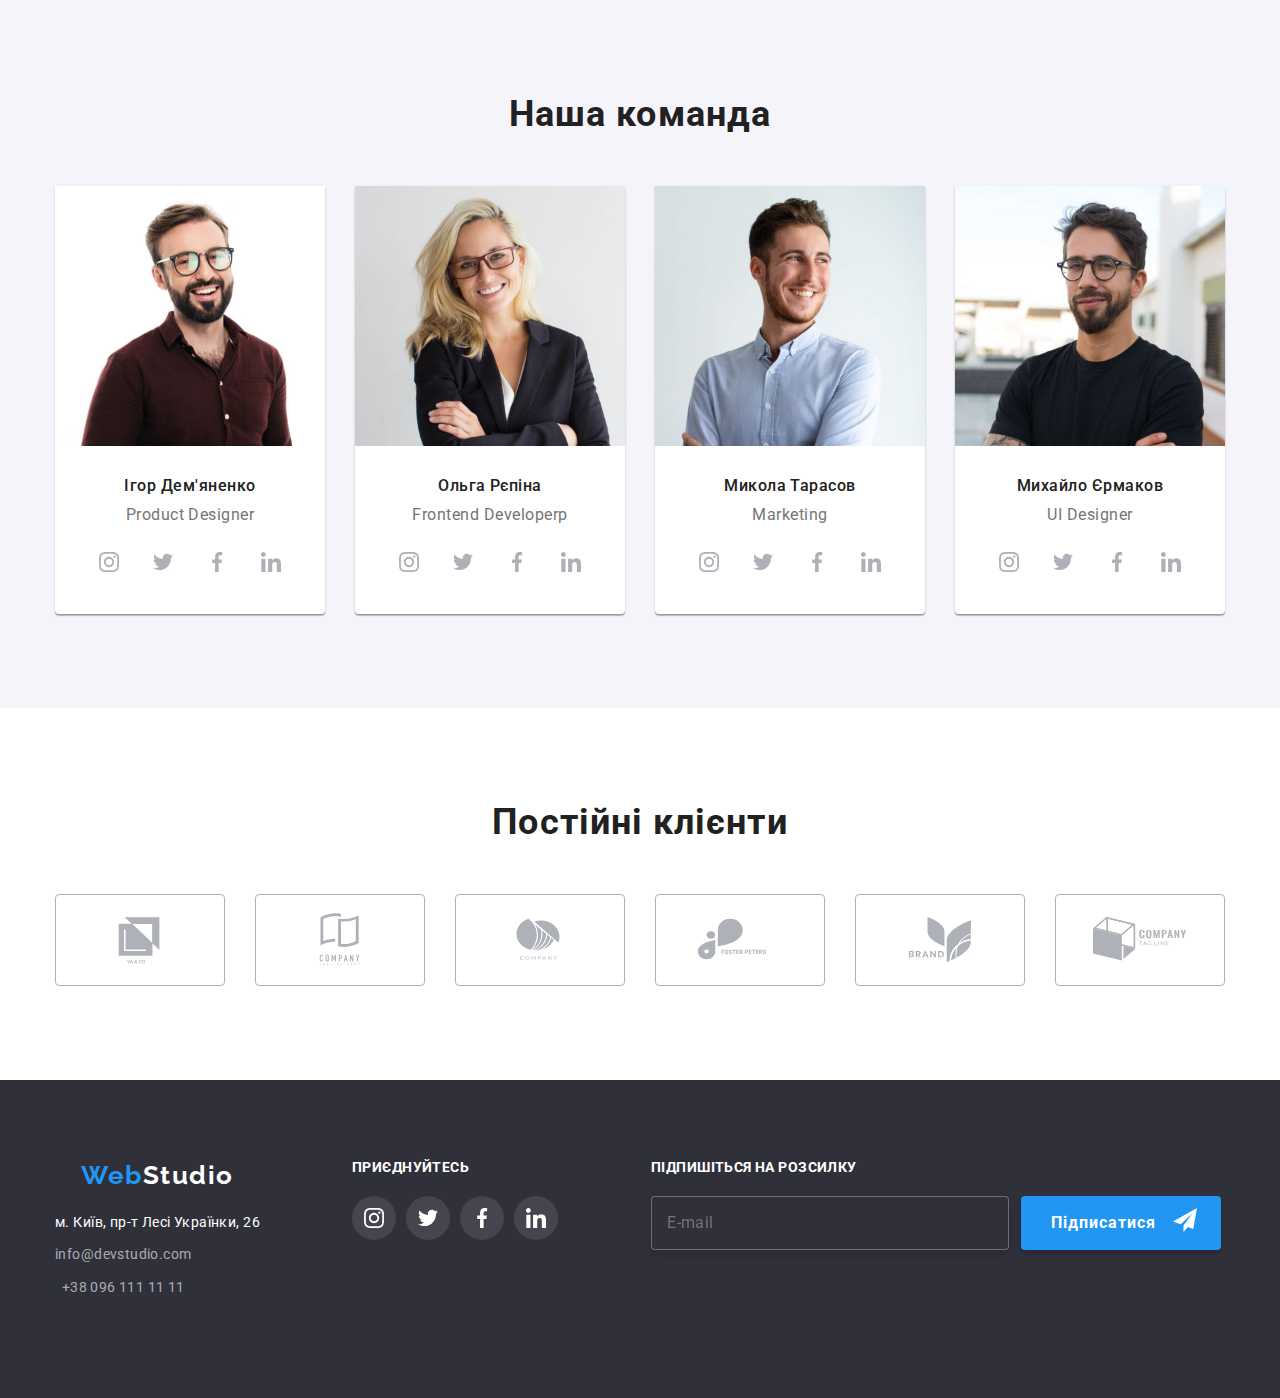
==== commit 764e24d1: "add kor" ====
--- a/index.html
+++ b/index.html
@@ -63,7 +63,7 @@
                         <use href="./images/icons.svg#icon-close_mob"></use>
                     </svg>
                 </button>
-            
+
                 <div>
                     <ul class="mob-menu-list list">
                         <li class="mob-menu__item"><a class="mob-menu__link" href="./index.html">Студія</a>
@@ -100,9 +100,9 @@
                                 <use href="#">Linkedin</use>
                             </a></li>
                     </ul>
-                </div=>
-            </div>
-        </div>
+                    </div=>
+                </div>
+            </div>
     </header>
 
 
@@ -419,9 +419,11 @@
 
     <!------------------------------------- footer ------------------->
     <footer class="footer">
-        <div class="container container-foot">
+        <div class="container foot">
+
             <div class="container-tablet">
-                <div class="foot">
+
+                <div class="container-logo-contacts">
                     <a class="footer__logo link" href="./index.html" lang="en"><span
                             class="logo__accent">Web</span>Studio</a>
                     <address class="container-address">
@@ -472,21 +474,21 @@
                         </li>
                     </ul>
                 </div>
-            </div>
-
-
+
+            </div>
             <div class="subscribe">
                 <h3 class="subscribe__title">підпишіться на розсилку</h3>
                 <div class="subscribe__container">
                     <input class="subscribe__inp" type="email" name="mail" id="mail" placeholder="E-mail" />
-                    <button class="subscribe__button" type="submit"> Підписатися
-                        <svg class="icon-send" width="24" height="24">
-                            <use href="./images/icons.svg#icon-send"></use>
-                        </svg>
-                    </button>
+                    <button class="subscribe__button" type="submit"> Підписатися</button>
+                    <span class="send">
+                    <svg class="icon-send" width="24" height="24">
+                        <use href="./images/icons.svg#icon-send"></use>
+                    </svg>
+                    </span>
                 </div>
-
-            </div>
+            </div>
+
 
         </div>
     </footer>
--- a/css/main.min.css
+++ b/css/main.min.css
@@ -1 +1 @@
-:root{--timing-function: 250ms cubic-bezier(0.4, 0, 0.2, 1);--primary-text-color: #757575;--secondary-text-color: #212121;--accent-background: #2196f3;--accent-text: #ffffff;--background-color: #f5f4fa;--primary-background-color: #ffffff;--secondary-background-color: #2f303a;--gradient: linear-gradient(rgba(47, 48, 58, 0.4), rgba(47, 48, 58, 0.4))}.current{color:var(--accent-background)}.visually-hidden{position:absolute;white-space:nowrap;width:1px;height:1px;overflow:hidden;border:0;padding:0;clip:rect(0 0 0 0);-webkit-clip-path:inset(50%);clip-path:inset(50%);margin:-1px}textarea{resize:none}p,h1,h2,h3,h4,h5,h6{margin:0}ol,ul{margin:0;padding-left:0;list-style:none}a{color:currentColor;text-decoration:none}img{display:block;max-width:100%;height:auto}.about__title,.team__title,.client__title{text-align:center;color:var(--secondary-text-color);font-weight:700;font-size:28px;line-height:1.17;letter-spacing:.03em;margin-bottom:30px}@media screen and (min-width: 1200px){.about__title,.team__title,.client__title{font-weight:700;font-size:36px;line-height:1.16;letter-spacing:.03em;margin-bottom:50px}}.add__title,.subscribe__title{font-weight:700;font-size:14px;line-height:1.14;letter-spacing:.03em;text-transform:uppercase;color:var(--accent-text);margin-bottom:20px}body{font-family:"Roboto",sans-serif;font-weight:400;font-size:14px;line-height:1.71;letter-spacing:.03em;background-color:var(--primary-background-color);color:var(--primary-text-color)}.link{display:flex;text-decoration:none}.list{display:flex;list-style:none}.button{font-family:"Roboto",sans-serif;text-align:center;cursor:pointer}.container{width:100%;padding-left:15px;padding-right:15px;margin:0 auto}@media screen and (min-width: 480px){.container{width:480px}}@media screen and (min-width: 768px){.container{width:768px}}@media screen and (min-width: 1200px){.container{width:1200px}}.section{padding-top:60px;padding-bottom:60px}@media screen and (min-width: 1200px){.section{padding-top:94px;padding-bottom:94px}}.logo{font-family:"Raleway";color:var(--secondary-text-color);font-weight:700;font-size:24px;line-height:1.16;letter-spacing:.03em}@media screen and (min-width: 1200px){.logo{font-weight:700;font-size:26px;line-height:1.19;letter-spacing:.03em}}.logo__accent{color:var(--accent-background)}.soc{display:flex;justify-content:center;align-items:baseline;gap:10px}.soc__link{width:44px;height:44px;border-radius:50%;display:flex;align-items:center;justify-content:center;background-color:rgba(255,255,255,.1);transition:color var(--timing-function),background-color var(--timing-function);fill:currentColor}.soc__link:hover,.soc__link:focus{background-color:var(--accent-background);color:var(--accent-text)}.soc__item{color:var(--accent-text)}.team__soc__item{color:#afb1b8}.backdrop{position:fixed;top:0px;left:0px;width:100%;height:100%;background:rgba(0,0,0,.2);transition:opacity var(--timing-function),visibility var(--timing-function)}.modal{position:absolute;top:50%;left:50%;min-width:450px;min-height:609px;background:var(--primary-background-color);box-shadow:0px 1px 3px rgba(0,0,0,.12),0px 1px 1px rgba(0,0,0,.14),0px 2px 1px rgba(0,0,0,.2);border-radius:4px;transform:translate(-50%, -50%) scaleY(1) rotate(0deg);transition:transform 250ms linear}@media screen and (min-width: 1200px){.modal{min-width:528px;min-height:581px}}.backdrop.is-hidden .modal{transform:translate(-50%, -50%) scaleY(0) rotate(90deg)}.backdrop.is-hidden{opacity:0;visibility:hidden;pointer-events:none}.form{position:relative;width:450px;height:609px;background:var(--accent-text);box-shadow:0px 1px 3px rgba(0,0,0,.12),0px 1px 1px rgba(0,0,0,.14),0px 2px 1px rgba(0,0,0,.2);border-radius:4px;padding:40px}@media screen and (min-width: 1200px){.form{width:528px;height:581px}}.modal-close-btn{position:absolute;top:8px;right:8px;display:flex;align-items:center;justify-content:center;width:30px;height:30px;background:var(--primary-background-color);border:1px solid rgba(0,0,0,.1);border-radius:50%;background-color:rgba(0,0,0,0);padding:0;cursor:pointer}.icon-close{transition:fill var(--timing-function)}.icon-close:hover,.icon-close:focus{fill:var(--accent-background)}.modal-title{font-weight:700;font-size:20px;line-height:1.15;letter-spacing:.03em;text-align:center;color:var(--secondary-text-color);margin-bottom:12px}.form-container{position:relative}.form-title-field{font-weight:400;font-size:12px;line-height:1.16;letter-spacing:.01em;margin-bottom:4px}.form-input{display:block;width:100%;height:40px;padding:0;padding-left:42px;border:1px solid rgba(33,33,33,.2);border-radius:4px;transition:border var(--timing-function);cursor:pointer}.form-input:hover{border-color:var(--accent-background);fill:var(--accent-background)}.form-label{display:flex;flex-direction:column;transition:fill var(--timing-function);font-size:16px;margin-bottom:10px;outline:rgba(0,0,0,0)}.form-label:last-child{margin-bottom:0px}.form-textarea{width:100%;padding:12px 16px;font-weight:400;font-size:12px;line-height:1.16;letter-spacing:.01em;border:1px solid rgba(33,33,33,.2);border-radius:4px;transition:border-color var(--timing-function)}.form-textarea::-moz-placeholder{color:rgba(117,117,117,.5)}.form-textarea:-ms-input-placeholder{color:rgba(117,117,117,.5)}.form-textarea::placeholder{color:rgba(117,117,117,.5)}.form-textarea:hover{border-color:var(--accent-background)}.icon{position:absolute;top:50%;left:12px;transform:translateY(-50%)}.form-container:focus-within>.icon{fill:var(--accent-background);border-color:var(--accent-background)}.form-button{display:block;margin:0px auto;width:200px;font-weight:700;font-size:16px;line-height:1.87;letter-spacing:.06em;text-align:center;padding:10px 52px;color:var(--accent-text);border-color:#188ce8;border:none;background:#188ce8;transition:box-shadow var(--timing-function);border-radius:4px;cursor:pointer}.form-button:hover,.form-button:focus{box-shadow:0px 4px 4px rgba(0,0,0,.15)}.check{display:flex;align-items:center;justify-content:center;margin-top:20px;margin-bottom:30px;line-height:1.71;letter-spacing:.03em}.check-icon{width:15px;height:15px;border:2px solid var(--secondary-text-color);border-radius:2px;margin-right:7px}.check-inp:checked+.check-icon{border:var(--accent-background);background-color:var(--accent-background);background-image:url(../images/iconcheck.svg);background-size:contain;background-origin:border-box}.agreement-accent{color:var(--accent-background);text-decoration:underline;text-underline-offset:3px}.header{border-bottom:1px solid #ececec}@media screen and (min-width: 1200px){.header{padding-top:24px;padding-bottom:25px}}.header__container{display:flex;justify-content:space-between;align-items:center}@media screen and (min-width: 1200px){.header__container{display:flex;align-items:center}}.header__logo{margin-right:0}@media screen and (min-width: 1200px){.header__logo{margin-right:93px}}.container-connect{margin-left:auto}.navigation{display:flex;align-items:center;font-weight:500;font-size:14px;line-height:1.14;letter-spacing:.02em;color:var(--secondary-text-color)}.navigation__list{display:none}@media screen and (min-width: 1200px){.navigation__list{display:flex;gap:50px}}.navigation__link{transition:var(--timing-function)}.navigation__link:hover,.navigation__link:focus{color:var(--accent-background)}.navigation__item{position:relative}.navigation__item::after{position:absolute;left:0px;top:46px;content:"";width:100%;height:4px;background:var(--accent-background);border-radius:2px}.connect{display:none}@media screen and (min-width: 1200px){.connect{display:flex;font-weight:500;font-size:14px;line-height:1.14;letter-spacing:.02em;color:var(--primary-text-color);fill:currentColor;transition:color var(--timing-function)}.connect:hover,.connect:focus{color:var(--accent-background)}}.connect__item{margin-right:30px}.connect__item:last-child{margin-right:0}.connect__icon{margin-right:7px}.menu-open-btn{margin-left:auto;background-color:rgba(0,0,0,0);border:none}.menu-open-btn:hover,.menu-open-btn:focus{color:var(--accent-background)}@media screen and (min-width: 1200px){.menu-open-btn{display:none}}.mob-menu{position:fixed;top:0;background-color:var(--primary-background-color);z-index:1;width:100%;height:100%}.mob-menu>.container{padding-top:48px;padding-bottom:48px;display:flex;height:100%;flex-direction:column;justify-content:space-between;overflow:auto}.menu-close-btn{position:absolute;top:0px;right:4px;display:block;margin-left:auto;background-color:rgba(0,0,0,0);border:none;cursor:pointer}.menu-close-btn:hover,.menu-close-btn:focus{color:var(--accent-background)}.mob-menu.is-hidden{display:none;opacity:0;visibility:hidden;pointer-events:none}.mob-menu-list{display:block;margin-bottom:50px}.mob-menu__item:not(:last-child){margin-bottom:32px}.mob-menu__link{font-weight:500;font-size:40px;line-height:1.175;letter-spacing:.02em;color:var(--secondary-text-color);transition:var(--timing-function)}.mob-menu__link:hover,.mob-menu__link:focus{color:var(--accent-background)}.mob_connect__item{margin-bottom:32px}.mob_connect__item:last-child{margin-bottom:64px}.connect__tel{display:block;font-weight:500;font-size:34px;line-height:1.175;letter-spacing:.02em;color:var(--accent-background)}.connect__mail{font-weight:500;font-size:24px;line-height:1.16;letter-spacing:.02em;color:var(--primary-text-color)}.mob_soc__item{font-weight:500;font-size:18px;line-height:1.22;letter-spacing:.02em;color:var(--accent-background);padding:0px 10px;border-right:2px solid;border-right-color:rgba(33,33,33,.2)}.mob_soc__item:last-child{border-right-color:rgba(0,0,0,0)}.hero{margin:0 auto;padding:118px 0px;background:var(--secondary-background-color);text-align:center;background-image:var(--gradient),url(../images/hero_mob.jpg);background-repeat:no-repeat;background-position:center;background-size:cover}@media(min-device-pixel-ratio: 2),(-webkit-min-device-pixel-ratio: 2),(min-resolution: 192dpi),(min-resolution: 2dppx){.hero{background-image:var(--gradient),url(../images/hero_mob_2x.jpg)}}@media screen and (min-width: 768px){.hero{background-image:var(--gradient),url(../images/hero_tabl.jpg)}}@media screen and (min-width: 768px)and (min-device-pixel-ratio: 2),screen and (min-width: 768px)and (-webkit-min-device-pixel-ratio: 2),screen and (min-width: 768px)and (min-resolution: 192dpi),screen and (min-width: 768px)and (min-resolution: 2dppx){.hero{background-image:var(--gradient),url(../images/hero_tabl_2x.jpg)}}@media screen and (min-width: 1200px){.hero{max-width:1600px;padding:200px 0px;background-image:var(--gradient),url(../images/hero.jpg)}}@media screen and (min-width: 1200px)and (min-device-pixel-ratio: 2),screen and (min-width: 1200px)and (-webkit-min-device-pixel-ratio: 2),screen and (min-width: 1200px)and (min-resolution: 192dpi),screen and (min-width: 1200px)and (min-resolution: 2dppx){.hero{background-image:var(--gradient),url(../images/hero_2x.jpg)}}.hero__title{font-weight:900;font-size:26px;line-height:1.61;letter-spacing:.06em;max-width:360px;color:var(--primary-background-color);text-transform:uppercase;margin:0 auto;margin-bottom:30px}@media screen and (min-width: 1200px){.hero__title{max-width:696px;font-weight:900;font-size:44px;line-height:1.36;letter-spacing:.06em}}.hero__button{font-weight:700;font-size:16px;line-height:1.87;letter-spacing:.06em;color:var(--accent-text);background:var(--accent-background);border-radius:4px;border-color:rgba(0,0,0,0);padding:10px 24px}@media screen and (min-width: 1200px){.hero__button{padding:10px 32px}}.benefits{display:flex;flex-wrap:wrap;gap:30px}.benefits__title{font-weight:700;font-size:14px;line-height:1.14;letter-spacing:.03em;text-transform:uppercase;color:var(--secondary-text-color);margin-bottom:10px}.benefits__item{width:100%}@media screen and (min-width: 768px){.benefits__item{width:calc((100% - 30px)/2)}}@media screen and (min-width: 1200px){.benefits__item{width:calc((100% - 90px)/4)}}.benefits__item::before{display:block;content:"";height:120px;margin-bottom:30px;background-repeat:no-repeat;background-position:center;background-color:var(--background-color);border-radius:4px}.benefits__text{font-weight:400;font-size:14px;line-height:1.71;letter-spacing:.03em}.icon-detail::before{background-image:url(../images/icon/antenna.svg)}.icon-punctuality::before{background-image:url(../images/icon/clock.svg)}.icon-time::before{background-image:url(../images/icon/diagram.svg)}.icon-tech::before{background-image:url(../images/icon/astronaut.svg)}@media screen and (max-width: 1199px){.about{display:none}}.about{padding-top:0px;gap:30px}.about__item{position:relative}.about__box{position:absolute;left:0;bottom:0;width:100%;height:70px;background:rgba(47,48,58,.8);text-align:center;padding:27px}.about__text{font-weight:700;font-size:14px;line-height:1.14;letter-spacing:.03em;text-transform:uppercase;color:var(--accent-text)}.team{flex-wrap:wrap;gap:30px;background-color:var(--background-color)}.team__item{width:100%;justify-content:space-between;background:var(--primary-background-color);box-shadow:0px 1px 3px rgba(0,0,0,.12),0px 1px 1px rgba(0,0,0,.14),0px 2px 1px rgba(0,0,0,.2);border-radius:0px 0px 4px 4px}@media screen and (min-width: 768px){.team__item{width:calc((100% - 30px)/2)}}@media screen and (min-width: 1200px){.team__item{width:calc((100% - 90px)/4)}}.user{padding-top:30px;padding-bottom:30px}.user__name{font-weight:500;font-size:16px;line-height:1.19;letter-spacing:.03em;color:var(--secondary-text-color);text-align:center;margin-bottom:10px}.user__profile{font-weight:400;font-size:16px;line-height:1.19;letter-spacing:.03em;text-align:center;margin-bottom:16px}.client{display:flex;gap:30px;flex-wrap:wrap;margin:0 auto}.client__item{justify-content:space-between}@media screen and (max-width: 767px){.client__item{width:calc((100% - 30px)/2)}}@media screen and (min-width: 768px){.client__item{width:calc((100% - 60px)/3)}}@media screen and (min-width: 1200px){.client__item{width:calc((100% - 150px)/6)}}.client__link{height:92px;display:flex;align-items:center;justify-content:center;border:1px solid #afb1b8;border-radius:4px;color:#afb1b8;transition:color var(--timing-function),border-color var(--timing-function)}.client__link:hover,.client__link:focus{border-color:var(--accent-background);color:var(--accent-background)}.client__icon{fill:currentColor}.footer{background:var(--secondary-background-color);margin:0 auto;padding-top:60px;padding-bottom:60px}@media screen and (min-width: 1200px){.footer{padding-top:80px;padding-bottom:80px}}.container-foot{outline:1px solid tomato;text-align:center}@media screen and (min-width: 1200px){.container-foot{display:flex;text-align:left}}@media screen and (min-width: 768px){.container-tablet{display:flex;justify-content:space-around}}.foot{display:inline-block;margin-bottom:60px;outline:1px solid #f0f}@media screen and (min-width: 1200px){.foot{width:100%;margin-right:92px;margin-bottom:0px}}.footer__logo{display:flex;font-family:"Raleway";font-style:normal;color:var(--accent-text);margin-left:auto;margin-right:auto;margin-bottom:20px;font-weight:700;font-size:24px;line-height:1.16;letter-spacing:.03em;width:154px;text-align:center}@media screen and (min-width: 1200px){.footer__logo{margin-left:0px;font-weight:700;font-size:26px;line-height:1.19;letter-spacing:.06em;width:145px}}.container-address{margin-bottom:9px}.address-link{justify-content:center;font-style:normal;font-weight:400;font-size:14px;line-height:1.71;letter-spacing:.03em;color:var(--accent-text)}@media screen and (min-width: 1200px){.address-link{justify-content:left}}.foot-contacts{display:block;margin-bottom:9px;color:rgba(255,255,255,.6)}@media screen and (min-width: 1200px){.foot-contacts{text-align:left}}.add{display:block;margin-bottom:60px;outline:1px solid gold}@media screen and (min-width: 1200px){.add{margin-right:93px;margin-bottom:0px}}.subscribe{width:100%;outline:1px solid green}@media screen and (min-width: 768px){.subscribe{width:450px;margin-left:auto;margin-right:auto}}@media screen and (min-width: 1200px){.subscribe{width:100%}}.subscribe__container{outline:2px solid #40e0d0}@media screen and (min-width: 1200px){.subscribe__container{display:flex;justify-content:space-between;align-items:center;gap:12px}}.subscribe__inp{width:100%;margin-bottom:20px;font-weight:400;font-size:16px;line-height:1.25;letter-spacing:.03em;padding:15px 15px 15px 15px;background-color:var(--secondary-background-color);border:1px solid rgba(255,255,255,.3);filter:drop-shadow(0px 4px 4px rgba(0, 0, 0, 0.15));border-radius:4px;color:rgba(255,255,255,.6)}@media screen and (min-width: 1200px){.subscribe__inp{display:flex;margin-bottom:0px}}.subscribe__button{width:200px;padding:10px 28px;font-weight:700;font-size:16px;line-height:1.875;letter-spacing:.06em;color:var(--accent-text);background:var(--accent-background);border-radius:4px;box-shadow:0px 4px 4px rgba(0,0,0,.15);border-color:rgba(0,0,0,0)}.icon-send{margin-left:10px;fill:var(--accent-text)}.button-portfolio{font-weight:500;font-size:16px;line-height:1.625;letter-spacing:.03em;color:var(--secondary-text-color);padding:6px 22px;background-color:var(--background-color);border-radius:4px;border:1px solid #eee;transition:color var(--timing-function),background-color var(--timing-function)}.button-portfolio:hover,.button-portfolio:focus{color:var(--accent-text);background-color:var(--accent-background)}.btn-container{display:flex;justify-content:center;margin-bottom:50px}.btn-item{margin-left:8px}.products-title{font-weight:700;font-size:18px;line-height:2;letter-spacing:.06em;color:var(--secondary-text-color);margin-bottom:4px}.products-card{display:flex;flex-wrap:wrap;gap:30px;background:var(--primary-background-color)}.products-card-item{transition:box-shadow var(--timing-function)}.products-card-item:hover,.products-card-item:focus{box-shadow:0px 1px 1px rgba(0,0,0,.12),0px 4px 4px rgba(0,0,0,.06),1px 4px 6px rgba(0,0,0,.16)}.products-text{padding:20px 24px;border:1px solid #eee}.products-type{font-weight:400;font-size:16px;line-height:1.875;letter-spacing:.03em}.product-overflow{position:relative;overflow:hidden}.products-actions{position:absolute;top:0;left:0;height:100%;font-weight:400;font-size:18px;line-height:1.56;letter-spacing:.03em;color:var(--accent-text);padding:63px 24px 0px 24px;background:rgba(33,150,243,.9);transform:translateY(100%);transition:transform var(--timing-function)}.products-card-item:hover .products-actions{transform:translateY(0%)}/*# sourceMappingURL=main.min.css.map */+:root{--timing-function: 250ms cubic-bezier(0.4, 0, 0.2, 1);--primary-text-color: #757575;--secondary-text-color: #212121;--accent-background: #2196f3;--accent-text: #ffffff;--background-color: #f5f4fa;--primary-background-color: #ffffff;--secondary-background-color: #2f303a;--gradient: linear-gradient(rgba(47, 48, 58, 0.4), rgba(47, 48, 58, 0.4))}.current{color:var(--accent-background)}.visually-hidden{position:absolute;white-space:nowrap;width:1px;height:1px;overflow:hidden;border:0;padding:0;clip:rect(0 0 0 0);-webkit-clip-path:inset(50%);clip-path:inset(50%);margin:-1px}textarea{resize:none}p,h1,h2,h3,h4,h5,h6{margin:0}ol,ul{margin:0;padding-left:0;list-style:none}a{color:currentColor;text-decoration:none}img{display:block;max-width:100%;height:auto}.about__title,.team__title,.client__title{text-align:center;color:var(--secondary-text-color);font-weight:700;font-size:28px;line-height:1.17;letter-spacing:.03em;margin-bottom:30px}@media screen and (min-width: 1200px){.about__title,.team__title,.client__title{font-weight:700;font-size:36px;line-height:1.16;letter-spacing:.03em;margin-bottom:50px}}.add__title,.subscribe__title{font-weight:700;font-size:14px;line-height:1.14;letter-spacing:.03em;text-transform:uppercase;color:var(--accent-text);margin-bottom:20px}body{font-family:"Roboto",sans-serif;font-weight:400;font-size:14px;line-height:1.71;letter-spacing:.03em;background-color:var(--primary-background-color);color:var(--primary-text-color)}.link{display:flex;text-decoration:none}.list{display:flex;list-style:none}.button{font-family:"Roboto",sans-serif;text-align:center;cursor:pointer}.container{width:100%;padding-left:15px;padding-right:15px;margin:0 auto}@media screen and (min-width: 480px){.container{width:480px}}@media screen and (min-width: 768px){.container{width:768px}}@media screen and (min-width: 1200px){.container{width:1200px}}.section{padding-top:60px;padding-bottom:60px}@media screen and (min-width: 1200px){.section{padding-top:94px;padding-bottom:94px}}.logo{font-family:"Raleway";color:var(--secondary-text-color);font-weight:700;font-size:24px;line-height:1.16;letter-spacing:.03em}@media screen and (min-width: 1200px){.logo{font-weight:700;font-size:26px;line-height:1.19;letter-spacing:.03em}}.logo__accent{color:var(--accent-background)}.soc{display:flex;justify-content:center;align-items:baseline;gap:10px}.soc__link{width:44px;height:44px;border-radius:50%;display:flex;align-items:center;justify-content:center;background-color:rgba(255,255,255,.1);transition:color var(--timing-function),background-color var(--timing-function);fill:currentColor}.soc__link:hover,.soc__link:focus{background-color:var(--accent-background);color:var(--accent-text)}.soc__item{color:var(--accent-text)}.team__soc__item{color:#afb1b8}.backdrop{position:fixed;top:0px;left:0px;width:100%;height:100%;background:rgba(0,0,0,.2);transition:opacity var(--timing-function),visibility var(--timing-function)}.modal{position:absolute;top:50%;left:50%;min-width:450px;min-height:609px;background:var(--primary-background-color);box-shadow:0px 1px 3px rgba(0,0,0,.12),0px 1px 1px rgba(0,0,0,.14),0px 2px 1px rgba(0,0,0,.2);border-radius:4px;transform:translate(-50%, -50%) scaleY(1) rotate(0deg);transition:transform 250ms linear}@media screen and (min-width: 1200px){.modal{min-width:528px;min-height:581px}}.backdrop.is-hidden .modal{transform:translate(-50%, -50%) scaleY(0) rotate(90deg)}.backdrop.is-hidden{opacity:0;visibility:hidden;pointer-events:none}.form{position:relative;width:450px;height:609px;background:var(--accent-text);box-shadow:0px 1px 3px rgba(0,0,0,.12),0px 1px 1px rgba(0,0,0,.14),0px 2px 1px rgba(0,0,0,.2);border-radius:4px;padding:40px}@media screen and (min-width: 1200px){.form{width:528px;height:581px}}.modal-close-btn{position:absolute;top:8px;right:8px;display:flex;align-items:center;justify-content:center;width:30px;height:30px;background:var(--primary-background-color);border:1px solid rgba(0,0,0,.1);border-radius:50%;background-color:rgba(0,0,0,0);padding:0;cursor:pointer}.icon-close{transition:fill var(--timing-function)}.icon-close:hover,.icon-close:focus{fill:var(--accent-background)}.modal-title{font-weight:700;font-size:20px;line-height:1.15;letter-spacing:.03em;text-align:center;color:var(--secondary-text-color);margin-bottom:12px}.form-container{position:relative}.form-title-field{font-weight:400;font-size:12px;line-height:1.16;letter-spacing:.01em;margin-bottom:4px}.form-input{display:block;width:100%;height:40px;padding:0;padding-left:42px;border:1px solid rgba(33,33,33,.2);border-radius:4px;transition:border var(--timing-function);cursor:pointer}.form-input:hover{border-color:var(--accent-background);fill:var(--accent-background)}.form-label{display:flex;flex-direction:column;transition:fill var(--timing-function);font-size:16px;margin-bottom:10px;outline:rgba(0,0,0,0)}.form-label:last-child{margin-bottom:0px}.form-textarea{width:100%;padding:12px 16px;font-weight:400;font-size:12px;line-height:1.16;letter-spacing:.01em;border:1px solid rgba(33,33,33,.2);border-radius:4px;transition:border-color var(--timing-function)}.form-textarea::-moz-placeholder{color:rgba(117,117,117,.5)}.form-textarea:-ms-input-placeholder{color:rgba(117,117,117,.5)}.form-textarea::placeholder{color:rgba(117,117,117,.5)}.form-textarea:hover{border-color:var(--accent-background)}.icon{position:absolute;top:50%;left:12px;transform:translateY(-50%)}.form-container:focus-within>.icon{fill:var(--accent-background);border-color:var(--accent-background)}.form-button{display:block;margin:0px auto;width:200px;font-weight:700;font-size:16px;line-height:1.87;letter-spacing:.06em;text-align:center;padding:10px 52px;color:var(--accent-text);border-color:#188ce8;border:none;background:#188ce8;transition:box-shadow var(--timing-function);border-radius:4px;cursor:pointer}.form-button:hover,.form-button:focus{box-shadow:0px 4px 4px rgba(0,0,0,.15)}.check{display:flex;align-items:center;justify-content:center;margin-top:20px;margin-bottom:30px;line-height:1.71;letter-spacing:.03em}.check-icon{width:15px;height:15px;border:2px solid var(--secondary-text-color);border-radius:2px;margin-right:7px}.check-inp:checked+.check-icon{border:var(--accent-background);background-color:var(--accent-background);background-image:url(../images/iconcheck.svg);background-size:contain;background-origin:border-box}.agreement-accent{color:var(--accent-background);text-decoration:underline;text-underline-offset:3px}.header{border-bottom:1px solid #ececec;padding-top:16px;padding-bottom:16px}@media screen and (min-width: 768px){.header{padding-top:24px;padding-bottom:25px}}.header__container{display:flex;justify-content:space-between;align-items:center}@media screen and (min-width: 1200px){.header__container{display:flex;align-items:center}}.header__logo{margin-right:0}@media screen and (min-width: 768px){.header__logo{margin-right:87px}}@media screen and (min-width: 1200px){.header__logo{margin-right:93px}}.container-connect{margin-left:auto}.navigation{display:flex;align-items:center;font-weight:500;font-size:14px;line-height:1.14;letter-spacing:.02em;color:var(--secondary-text-color)}.navigation__list{display:none;gap:50px}@media screen and (min-width: 768px){.navigation__list{display:flex}}.navigation__link{transition:var(--timing-function)}.navigation__link:hover,.navigation__link:focus{color:var(--accent-background)}@media screen and (min-width: 768px){.navigation__item{position:relative}.navigation__item ::after{position:absolute;left:0px;top:46px;content:"";width:100%;height:4px;background:var(--accent-background);border-radius:2px}}.connect{display:none;color:var(--primary-text-color);fill:currentColor;transition:color var(--timing-function)}.connect:hover,.connect:focus{color:var(--accent-background)}@media screen and (min-width: 768px){.connect{font-weight:500;font-size:12px;line-height:1.16;letter-spacing:.02em;display:flex;flex-wrap:wrap;justify-content:space-around}}@media screen and (min-width: 1200px){.connect{display:flex;font-weight:500;font-size:14px;line-height:1.14;letter-spacing:.02em}}@media screen and (min-width: 1200px){.connect__item{margin-right:30px}.connect__item:last-child{margin-right:0}}.connect__icon{margin-right:7px}.menu-open-btn{margin-left:auto;background-color:rgba(0,0,0,0);border:none}.menu-open-btn:hover,.menu-open-btn:focus{color:var(--accent-background)}@media screen and (min-width: 768px){.menu-open-btn{display:none}}.mob-menu{position:fixed;top:0;background-color:var(--primary-background-color);z-index:1;width:100%;height:100%}.mob-menu>.container{padding-top:48px;padding-bottom:48px;display:flex;height:100%;flex-direction:column;justify-content:space-between;overflow:auto}.menu-close-btn{position:absolute;top:0px;right:4px;display:block;margin-left:auto;background-color:rgba(0,0,0,0);border:none;cursor:pointer}.menu-close-btn:hover,.menu-close-btn:focus{color:var(--accent-background)}.mob-menu.is-hidden{display:none;opacity:0;visibility:hidden;pointer-events:none}.mob-menu-list{display:block;margin-bottom:50px}.mob-menu__item:not(:last-child){margin-bottom:32px}.mob-menu__link{font-weight:500;font-size:40px;line-height:1.175;letter-spacing:.02em;color:var(--secondary-text-color);transition:var(--timing-function)}.mob-menu__link:hover,.mob-menu__link:focus{color:var(--accent-background)}.mob_connect__item{margin-bottom:32px}.mob_connect__item:last-child{margin-bottom:64px}.connect__tel{display:block;font-weight:500;font-size:32px;line-height:1.175;letter-spacing:.02em;color:var(--accent-background)}.connect__mail{font-weight:500;font-size:24px;line-height:1.16;letter-spacing:.02em;color:var(--primary-text-color)}.mob_soc__item{font-weight:500;font-size:18px;line-height:1.22;letter-spacing:.02em;color:var(--accent-background);padding:0px 10px;border-right:2px solid;border-right-color:rgba(33,33,33,.2)}.mob_soc__item:last-child{border-right-color:rgba(0,0,0,0)}.hero{margin:0 auto;padding:118px 0px;background:var(--secondary-background-color);text-align:center;background-image:var(--gradient),url(../images/hero_mob.jpg);background-repeat:no-repeat;background-position:center;background-size:cover}@media(min-device-pixel-ratio: 2),(-webkit-min-device-pixel-ratio: 2),(min-resolution: 192dpi),(min-resolution: 2dppx){.hero{background-image:var(--gradient),url(../images/hero_mob_2x.jpg)}}@media screen and (min-width: 768px){.hero{background-image:var(--gradient),url(../images/hero_tabl.jpg)}}@media screen and (min-width: 768px)and (min-device-pixel-ratio: 2),screen and (min-width: 768px)and (-webkit-min-device-pixel-ratio: 2),screen and (min-width: 768px)and (min-resolution: 192dpi),screen and (min-width: 768px)and (min-resolution: 2dppx){.hero{background-image:var(--gradient),url(../images/hero_tabl_2x.jpg)}}@media screen and (min-width: 1200px){.hero{max-width:1600px;padding:200px 0px;background-image:var(--gradient),url(../images/hero.jpg)}}@media screen and (min-width: 1200px)and (min-device-pixel-ratio: 2),screen and (min-width: 1200px)and (-webkit-min-device-pixel-ratio: 2),screen and (min-width: 1200px)and (min-resolution: 192dpi),screen and (min-width: 1200px)and (min-resolution: 2dppx){.hero{background-image:var(--gradient),url(../images/hero_2x.jpg)}}.hero__title{font-weight:900;font-size:26px;line-height:1.61;letter-spacing:.06em;max-width:360px;color:var(--primary-background-color);text-transform:uppercase;margin:0 auto;margin-bottom:30px}@media screen and (min-width: 1200px){.hero__title{max-width:696px;font-weight:900;font-size:44px;line-height:1.36;letter-spacing:.06em}}.hero__button{font-weight:700;font-size:16px;line-height:1.87;letter-spacing:.06em;color:var(--accent-text);background:var(--accent-background);border-radius:4px;border-color:rgba(0,0,0,0);padding:10px 24px}@media screen and (min-width: 1200px){.hero__button{padding:10px 32px}}.benefits{display:flex;flex-wrap:wrap;gap:30px}.benefits__title{font-weight:700;font-size:14px;line-height:1.14;letter-spacing:.03em;text-transform:uppercase;color:var(--secondary-text-color);margin-bottom:10px}.benefits__item{width:100%}@media screen and (min-width: 768px){.benefits__item{width:calc((100% - 30px)/2)}}@media screen and (min-width: 1200px){.benefits__item{width:calc((100% - 90px)/4)}}.benefits__item::before{display:block;content:"";height:120px;margin-bottom:30px;background-repeat:no-repeat;background-position:center;background-color:var(--background-color);border-radius:4px}.benefits__text{font-weight:400;font-size:14px;line-height:1.71;letter-spacing:.03em}.icon-detail::before{background-image:url(../images/icon/antenna.svg)}.icon-punctuality::before{background-image:url(../images/icon/clock.svg)}.icon-time::before{background-image:url(../images/icon/diagram.svg)}.icon-tech::before{background-image:url(../images/icon/astronaut.svg)}@media screen and (max-width: 1199px){.about{display:none}}.about{padding-top:0px;gap:30px}.about__item{position:relative}.about__box{position:absolute;left:0;bottom:0;width:100%;height:70px;background:rgba(47,48,58,.8);text-align:center;padding:27px}.about__text{font-weight:700;font-size:14px;line-height:1.14;letter-spacing:.03em;text-transform:uppercase;color:var(--accent-text)}.team{flex-wrap:wrap;gap:30px;background-color:var(--background-color)}.team__item{width:100%;justify-content:space-between;background:var(--primary-background-color);box-shadow:0px 1px 3px rgba(0,0,0,.12),0px 1px 1px rgba(0,0,0,.14),0px 2px 1px rgba(0,0,0,.2);border-radius:0px 0px 4px 4px}@media screen and (min-width: 768px){.team__item{width:calc((100% - 30px)/2)}}@media screen and (min-width: 1200px){.team__item{width:calc((100% - 90px)/4)}}.user{padding-top:30px;padding-bottom:30px}.user__name{font-weight:500;font-size:16px;line-height:1.19;letter-spacing:.03em;color:var(--secondary-text-color);text-align:center;margin-bottom:10px}.user__profile{font-weight:400;font-size:16px;line-height:1.19;letter-spacing:.03em;text-align:center;margin-bottom:16px}.client{display:flex;gap:30px;flex-wrap:wrap;margin:0 auto}.client__item{justify-content:space-between}@media screen and (max-width: 767px){.client__item{width:calc((100% - 30px)/2)}}@media screen and (min-width: 768px){.client__item{width:calc((100% - 60px)/3)}}@media screen and (min-width: 1200px){.client__item{width:calc((100% - 150px)/6)}}.client__link{height:92px;display:flex;align-items:center;justify-content:center;border:1px solid #afb1b8;border-radius:4px;color:#afb1b8;transition:color var(--timing-function),border-color var(--timing-function)}.client__link:hover,.client__link:focus{border-color:var(--accent-background);color:var(--accent-background)}.client__icon{fill:currentColor}.footer{background:var(--secondary-background-color);padding-top:60px;padding-bottom:60px}@media screen and (min-width: 1200px){.footer{padding-top:80px;padding-bottom:80px}}@media screen and (min-width: 1200px){.foot{display:flex}}@media screen and (min-width: 768px){.container-tablet{display:flex;justify-content:space-around}}.container-logo-contacts{display:flex;flex-wrap:wrap;flex-direction:column;align-items:center;margin-bottom:60px}@media screen and (min-width: 1200px){.container-logo-contacts{margin-right:92px;margin-bottom:0px;align-items:flex-start}}.add{text-align:center;margin-bottom:60px}@media screen and (min-width: 1200px){.add{text-align:left;margin-right:93px;margin-bottom:0px}}.footer__logo{justify-content:center;font-family:"Raleway";font-style:normal;color:var(--accent-text);margin-left:auto;margin-right:auto;margin-bottom:20px;font-weight:700;font-size:24px;line-height:1.16;letter-spacing:.03em}@media screen and (min-width: 1200px){.footer__logo{font-weight:700;font-size:26px;line-height:1.19;letter-spacing:.06em}}.container-address{margin-bottom:9px}.address-link{font-style:normal;font-weight:400;font-size:14px;line-height:1.71;letter-spacing:.03em;color:var(--accent-text);justify-content:center}@media screen and (min-width: 1200px){.address-link{justify-content:left}}.foot-contacts{flex-wrap:wrap;flex-direction:column;align-items:center;margin-bottom:9px;color:rgba(255,255,255,.6)}.subscribe{width:100%;text-align:center;margin:0px auto}@media screen and (min-width: 768px){.subscribe{width:450px}}@media screen and (min-width: 1200px){.subscribe{margin:0px;text-align:left}}@media screen and (min-width: 1200px){.subscribe__container{display:flex;justify-content:space-between}}.subscribe__inp{width:100%;margin-bottom:20px;margin-right:12px;font-weight:400;font-size:16px;line-height:1.25;letter-spacing:.03em;padding:15px 15px 15px 15px;background-color:var(--secondary-background-color);border:1px solid rgba(255,255,255,.3);filter:drop-shadow(0px 4px 4px rgba(0, 0, 0, 0.15));border-radius:4px;color:rgba(255,255,255,.6)}@media screen and (min-width: 1200px){.subscribe__inp{min-width:358px;margin-bottom:0px}}.subscribe__button{min-width:200px;padding:10px 28px 10px 28px;font-weight:700;font-size:16px;line-height:1.875;letter-spacing:.06em;text-align:left;color:var(--accent-text);background:var(--accent-background);border-radius:4px;box-shadow:0px 4px 4px rgba(0,0,0,.15);border-color:rgba(0,0,0,0)}.send{position:relative;padding:0px;margin:0px}.icon-send{position:absolute;fill:var(--accent-text);transform:translate(-200%, 50%)}.button-portfolio{font-weight:500;font-size:16px;line-height:1.625;letter-spacing:.03em;color:var(--secondary-text-color);padding:6px 22px;background-color:var(--background-color);border-radius:4px;border:1px solid #eee;transition:color var(--timing-function),background-color var(--timing-function)}.button-portfolio:hover,.button-portfolio:focus{color:var(--accent-text);background-color:var(--accent-background)}.btn-container{display:flex;justify-content:center;margin-bottom:50px}.btn-item{margin-left:8px}.products-title{font-weight:700;font-size:18px;line-height:2;letter-spacing:.06em;color:var(--secondary-text-color);margin-bottom:4px}.products-card{display:flex;flex-wrap:wrap;gap:30px;background:var(--primary-background-color)}.products-card-item{transition:box-shadow var(--timing-function)}.products-card-item:hover,.products-card-item:focus{box-shadow:0px 1px 1px rgba(0,0,0,.12),0px 4px 4px rgba(0,0,0,.06),1px 4px 6px rgba(0,0,0,.16)}.products-text{padding:20px 24px;border:1px solid #eee}.products-type{font-weight:400;font-size:16px;line-height:1.875;letter-spacing:.03em}.product-overflow{position:relative;overflow:hidden}.products-actions{position:absolute;top:0;left:0;height:100%;font-weight:400;font-size:18px;line-height:1.56;letter-spacing:.03em;color:var(--accent-text);padding:63px 24px 0px 24px;background:rgba(33,150,243,.9);transform:translateY(100%);transition:transform var(--timing-function)}.products-card-item:hover .products-actions{transform:translateY(0%)}/*# sourceMappingURL=main.min.css.map */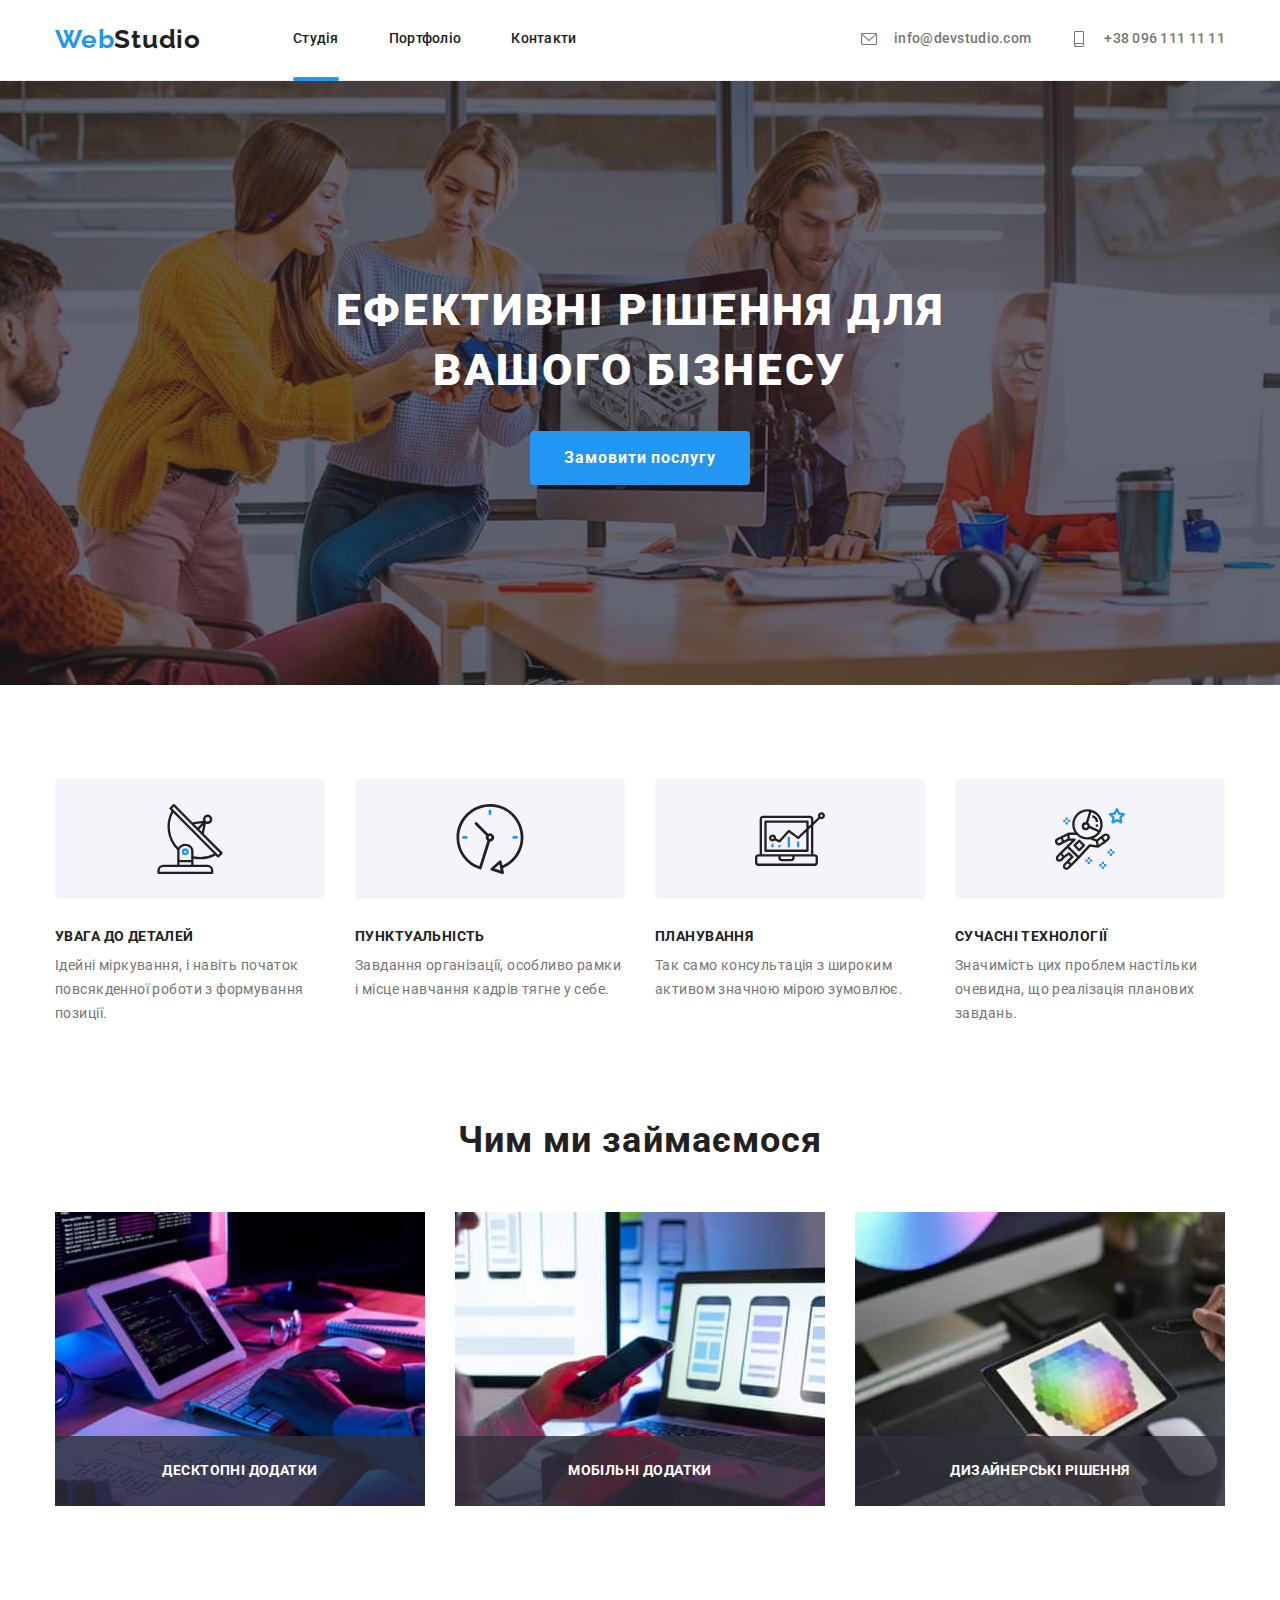
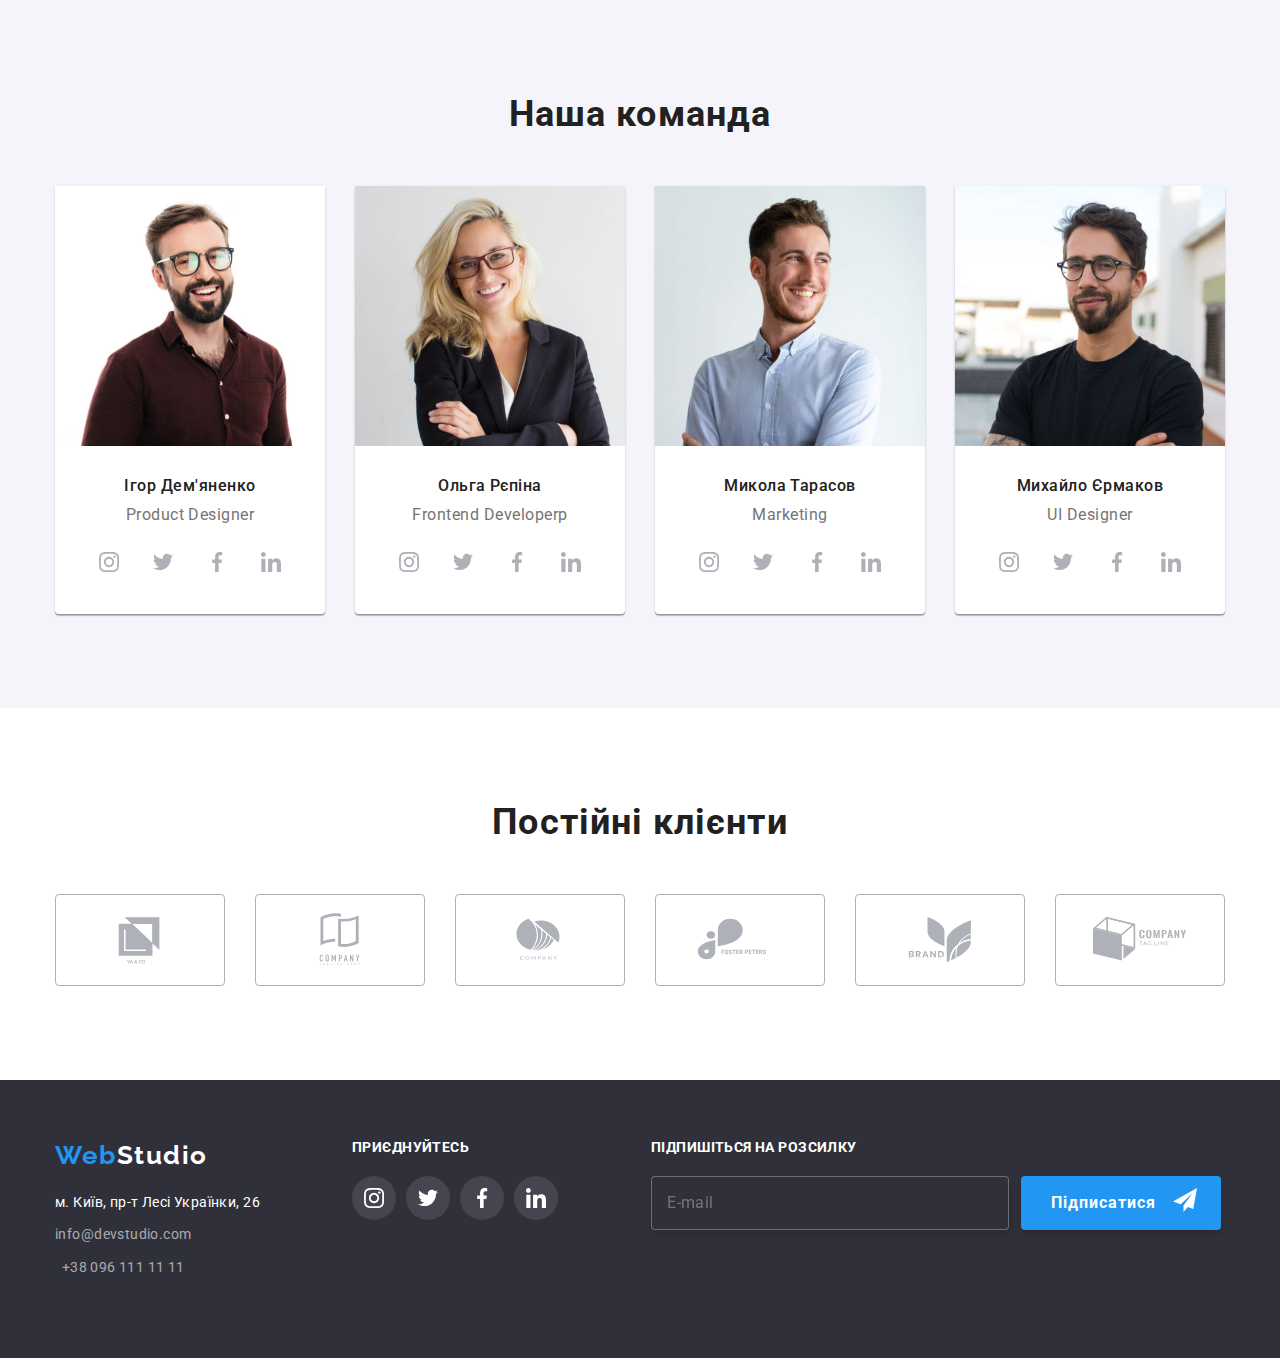
==== commit fb38e129: "add files" ====
--- a/index.html
+++ b/index.html
@@ -10,12 +10,9 @@
     <link
         href="https://fonts.googleapis.com/css2?family=Raleway:wght@700&family=Roboto:wght@400;500;700;900&display=swap"
         rel="stylesheet">
-    <!-- Спочатку нормалізатор -->
     <link rel="stylesheet"
         href="https://cdnjs.cloudflare.com/ajax/libs/modern-normalize/1.0.0/modern-normalize.min.css">
-    <!-- Потім мої стилі -->
     <link rel="stylesheet" href="./css/main.min.css " />
-    <!-- <link rel="stylesheet" href="./css/styles.css" /> -->
     <title> WebStudio</title>
 
 </head>
@@ -66,12 +63,9 @@
 
                 <div>
                     <ul class="mob-menu-list list">
-                        <li class="mob-menu__item"><a class="mob-menu__link" href="./index.html">Студія</a>
-                        </li>
-                        <li class="mob-menu__item"><a class="mob-menu__link" href="./portfolio.html">Портфоліо</a>
-                        </li>
-                        <li class="mob-menu__item"><a class="mob-menu__link" href="#">Контакти</a>
-                        </li>
+                        <li class="mob-menu__item"><a class="mob-menu__link" href="./index.html">Студія</a></li>
+                        <li class="mob-menu__item"><a class="mob-menu__link" href="./portfolio.html">Портфоліо</a></li>
+                        <li class="mob-menu__item"><a class="mob-menu__link" href="#">Контакти</a></li>
                     </ul>
                 </div>
 
@@ -100,7 +94,7 @@
                                 <use href="#">Linkedin</use>
                             </a></li>
                     </ul>
-                    </div=>
+                    </div>
                 </div>
             </div>
     </header>
@@ -115,18 +109,15 @@
         <!---------------------section benefits ------------------->
         <section class="section">
             <div class="container">
-                <!-- ЗАХОВАТИ ЗАГОЛОВОК -->
                 <h2 class="visually-hidden">Наші переваги</h2>
                 <ul class="benefits list">
                     <li class="benefits__item icon-detail">
                         <h3 class="benefits__title">Увага до деталей</h3>
-                        <p class="benefits__text">Ідейні міркування, і навіть початок повсякденної роботи з формування
-                            позиції.</p>
+                        <p class="benefits__text">Ідейні міркування, і навіть початок повсякденної роботи з формування позиції.</p>
                     </li>
                     <li class="benefits__item icon-punctuality">
                         <h3 class="benefits__title">Пунктуальність</h3>
-                        <p class="benefits__text">Завдання організації, особливо рамки і місце навчання кадрів тягне у
-                            себе.</p>
+                        <p class="benefits__text">Завдання організації, особливо рамки і місце навчання кадрів тягне у себе.</p>
                     </li>
                     <li class="benefits__item icon-time">
                         <h3 class="benefits__title">Планування</h3>
@@ -134,8 +125,7 @@
                     </li>
                     <li class="benefits__item icon-tech">
                         <h3 class="benefits__title">Сучасні технології</h3>
-                        <p class="benefits__text">Значимість цих проблем настільки очевидна, що реалізація планових
-                            завдань.</p>
+                        <p class="benefits__text">Значимість цих проблем настільки очевидна, що реалізація планових завдань.</p>
                     </li>
                 </ul>
             </div>
@@ -190,7 +180,6 @@
                         <div class="user">
                             <h3 class="user__name">Ігор Дем'яненко</h3>
                             <p class="user__profile">Product Designer</p>
-                            <!-- список соц мереж -->
                             <ul class="soc list">
                                 <li class="soc__item team__soc__item">
                                     <a class="soc__link" href="#">
@@ -236,7 +225,6 @@
                         <div class="user">
                             <h3 class="user__name">Ольга Рєпіна</h3>
                             <p class="user__profile">Frontend Developerp</p>
-                            <!-- список соц мереж -->
                             <ul class="soc list">
                                 <li class="soc__item team__soc__item">
                                     <a class="soc__link" href="#">
@@ -283,7 +271,6 @@
                         <div class="user">
                             <h3 class="user__name">Микола Тарасов</h3>
                             <p class="user__profile">Marketing</p>
-                            <!-- список соц мереж -->
                             <ul class="soc list">
                                 <li class="soc__item team__soc__item">
                                     <a class="soc__link" href="#">
@@ -329,7 +316,6 @@
                         <div class="user">
                             <h3 class="user__name">Михайло Єрмаков</h3>
                             <p class="user__profile">UI Designer</p>
-                            <!--список соц мереж -->
                             <ul class="soc list">
                                 <li class="soc__item team__soc__item">
                                     <a class="soc__link" href="#">
@@ -365,7 +351,7 @@
                 </ul>
             </div>
         </section>
-        <!----------------------- Постійні кліенти client -->
+        <!----------------------- client -->
         <section class="section client">
             <div class="container">
                 <h2 class="client__title">Постійні клієнти</h2>
@@ -442,7 +428,6 @@
 
                 <div class="add">
                     <h3 class="add__title">приєднуйтесь</h3>
-                    <!-- список соц мереж -->
                     <ul class="soc list">
                         <li class="soc__item">
                             <a class="soc__link" href="#">
--- a/css/main.min.css
+++ b/css/main.min.css
@@ -1 +1 @@
-:root{--timing-function: 250ms cubic-bezier(0.4, 0, 0.2, 1);--primary-text-color: #757575;--secondary-text-color: #212121;--accent-background: #2196f3;--accent-text: #ffffff;--background-color: #f5f4fa;--primary-background-color: #ffffff;--secondary-background-color: #2f303a;--gradient: linear-gradient(rgba(47, 48, 58, 0.4), rgba(47, 48, 58, 0.4))}.current{color:var(--accent-background)}.visually-hidden{position:absolute;white-space:nowrap;width:1px;height:1px;overflow:hidden;border:0;padding:0;clip:rect(0 0 0 0);-webkit-clip-path:inset(50%);clip-path:inset(50%);margin:-1px}textarea{resize:none}p,h1,h2,h3,h4,h5,h6{margin:0}ol,ul{margin:0;padding-left:0;list-style:none}a{color:currentColor;text-decoration:none}img{display:block;max-width:100%;height:auto}.about__title,.team__title,.client__title{text-align:center;color:var(--secondary-text-color);font-weight:700;font-size:28px;line-height:1.17;letter-spacing:.03em;margin-bottom:30px}@media screen and (min-width: 1200px){.about__title,.team__title,.client__title{font-weight:700;font-size:36px;line-height:1.16;letter-spacing:.03em;margin-bottom:50px}}.add__title,.subscribe__title{font-weight:700;font-size:14px;line-height:1.14;letter-spacing:.03em;text-transform:uppercase;color:var(--accent-text);margin-bottom:20px}body{font-family:"Roboto",sans-serif;font-weight:400;font-size:14px;line-height:1.71;letter-spacing:.03em;background-color:var(--primary-background-color);color:var(--primary-text-color)}.link{display:flex;text-decoration:none}.list{display:flex;list-style:none}.button{font-family:"Roboto",sans-serif;text-align:center;cursor:pointer}.container{width:100%;padding-left:15px;padding-right:15px;margin:0 auto}@media screen and (min-width: 480px){.container{width:480px}}@media screen and (min-width: 768px){.container{width:768px}}@media screen and (min-width: 1200px){.container{width:1200px}}.section{padding-top:60px;padding-bottom:60px}@media screen and (min-width: 1200px){.section{padding-top:94px;padding-bottom:94px}}.logo{font-family:"Raleway";color:var(--secondary-text-color);font-weight:700;font-size:24px;line-height:1.16;letter-spacing:.03em}@media screen and (min-width: 1200px){.logo{font-weight:700;font-size:26px;line-height:1.19;letter-spacing:.03em}}.logo__accent{color:var(--accent-background)}.soc{display:flex;justify-content:center;align-items:baseline;gap:10px}.soc__link{width:44px;height:44px;border-radius:50%;display:flex;align-items:center;justify-content:center;background-color:rgba(255,255,255,.1);transition:color var(--timing-function),background-color var(--timing-function);fill:currentColor}.soc__link:hover,.soc__link:focus{background-color:var(--accent-background);color:var(--accent-text)}.soc__item{color:var(--accent-text)}.team__soc__item{color:#afb1b8}.backdrop{position:fixed;top:0px;left:0px;width:100%;height:100%;background:rgba(0,0,0,.2);transition:opacity var(--timing-function),visibility var(--timing-function)}.modal{position:absolute;top:50%;left:50%;min-width:450px;min-height:609px;background:var(--primary-background-color);box-shadow:0px 1px 3px rgba(0,0,0,.12),0px 1px 1px rgba(0,0,0,.14),0px 2px 1px rgba(0,0,0,.2);border-radius:4px;transform:translate(-50%, -50%) scaleY(1) rotate(0deg);transition:transform 250ms linear}@media screen and (min-width: 1200px){.modal{min-width:528px;min-height:581px}}.backdrop.is-hidden .modal{transform:translate(-50%, -50%) scaleY(0) rotate(90deg)}.backdrop.is-hidden{opacity:0;visibility:hidden;pointer-events:none}.form{position:relative;width:450px;height:609px;background:var(--accent-text);box-shadow:0px 1px 3px rgba(0,0,0,.12),0px 1px 1px rgba(0,0,0,.14),0px 2px 1px rgba(0,0,0,.2);border-radius:4px;padding:40px}@media screen and (min-width: 1200px){.form{width:528px;height:581px}}.modal-close-btn{position:absolute;top:8px;right:8px;display:flex;align-items:center;justify-content:center;width:30px;height:30px;background:var(--primary-background-color);border:1px solid rgba(0,0,0,.1);border-radius:50%;background-color:rgba(0,0,0,0);padding:0;cursor:pointer}.icon-close{transition:fill var(--timing-function)}.icon-close:hover,.icon-close:focus{fill:var(--accent-background)}.modal-title{font-weight:700;font-size:20px;line-height:1.15;letter-spacing:.03em;text-align:center;color:var(--secondary-text-color);margin-bottom:12px}.form-container{position:relative}.form-title-field{font-weight:400;font-size:12px;line-height:1.16;letter-spacing:.01em;margin-bottom:4px}.form-input{display:block;width:100%;height:40px;padding:0;padding-left:42px;border:1px solid rgba(33,33,33,.2);border-radius:4px;transition:border var(--timing-function);cursor:pointer}.form-input:hover{border-color:var(--accent-background);fill:var(--accent-background)}.form-label{display:flex;flex-direction:column;transition:fill var(--timing-function);font-size:16px;margin-bottom:10px;outline:rgba(0,0,0,0)}.form-label:last-child{margin-bottom:0px}.form-textarea{width:100%;padding:12px 16px;font-weight:400;font-size:12px;line-height:1.16;letter-spacing:.01em;border:1px solid rgba(33,33,33,.2);border-radius:4px;transition:border-color var(--timing-function)}.form-textarea::-moz-placeholder{color:rgba(117,117,117,.5)}.form-textarea:-ms-input-placeholder{color:rgba(117,117,117,.5)}.form-textarea::placeholder{color:rgba(117,117,117,.5)}.form-textarea:hover{border-color:var(--accent-background)}.icon{position:absolute;top:50%;left:12px;transform:translateY(-50%)}.form-container:focus-within>.icon{fill:var(--accent-background);border-color:var(--accent-background)}.form-button{display:block;margin:0px auto;width:200px;font-weight:700;font-size:16px;line-height:1.87;letter-spacing:.06em;text-align:center;padding:10px 52px;color:var(--accent-text);border-color:#188ce8;border:none;background:#188ce8;transition:box-shadow var(--timing-function);border-radius:4px;cursor:pointer}.form-button:hover,.form-button:focus{box-shadow:0px 4px 4px rgba(0,0,0,.15)}.check{display:flex;align-items:center;justify-content:center;margin-top:20px;margin-bottom:30px;line-height:1.71;letter-spacing:.03em}.check-icon{width:15px;height:15px;border:2px solid var(--secondary-text-color);border-radius:2px;margin-right:7px}.check-inp:checked+.check-icon{border:var(--accent-background);background-color:var(--accent-background);background-image:url(../images/iconcheck.svg);background-size:contain;background-origin:border-box}.agreement-accent{color:var(--accent-background);text-decoration:underline;text-underline-offset:3px}.header{border-bottom:1px solid #ececec;padding-top:16px;padding-bottom:16px}@media screen and (min-width: 768px){.header{padding-top:24px;padding-bottom:25px}}.header__container{display:flex;justify-content:space-between;align-items:center}@media screen and (min-width: 1200px){.header__container{display:flex;align-items:center}}.header__logo{margin-right:0}@media screen and (min-width: 768px){.header__logo{margin-right:87px}}@media screen and (min-width: 1200px){.header__logo{margin-right:93px}}.container-connect{margin-left:auto}.navigation{display:flex;align-items:center;font-weight:500;font-size:14px;line-height:1.14;letter-spacing:.02em;color:var(--secondary-text-color)}.navigation__list{display:none;gap:50px}@media screen and (min-width: 768px){.navigation__list{display:flex}}.navigation__link{transition:var(--timing-function)}.navigation__link:hover,.navigation__link:focus{color:var(--accent-background)}@media screen and (min-width: 768px){.navigation__item{position:relative}.navigation__item ::after{position:absolute;left:0px;top:46px;content:"";width:100%;height:4px;background:var(--accent-background);border-radius:2px}}.connect{display:none;color:var(--primary-text-color);fill:currentColor;transition:color var(--timing-function)}.connect:hover,.connect:focus{color:var(--accent-background)}@media screen and (min-width: 768px){.connect{font-weight:500;font-size:12px;line-height:1.16;letter-spacing:.02em;display:flex;flex-wrap:wrap;justify-content:space-around}}@media screen and (min-width: 1200px){.connect{display:flex;font-weight:500;font-size:14px;line-height:1.14;letter-spacing:.02em}}@media screen and (min-width: 1200px){.connect__item{margin-right:30px}.connect__item:last-child{margin-right:0}}.connect__icon{margin-right:7px}.menu-open-btn{margin-left:auto;background-color:rgba(0,0,0,0);border:none}.menu-open-btn:hover,.menu-open-btn:focus{color:var(--accent-background)}@media screen and (min-width: 768px){.menu-open-btn{display:none}}.mob-menu{position:fixed;top:0;background-color:var(--primary-background-color);z-index:1;width:100%;height:100%}.mob-menu>.container{padding-top:48px;padding-bottom:48px;display:flex;height:100%;flex-direction:column;justify-content:space-between;overflow:auto}.menu-close-btn{position:absolute;top:0px;right:4px;display:block;margin-left:auto;background-color:rgba(0,0,0,0);border:none;cursor:pointer}.menu-close-btn:hover,.menu-close-btn:focus{color:var(--accent-background)}.mob-menu.is-hidden{display:none;opacity:0;visibility:hidden;pointer-events:none}.mob-menu-list{display:block;margin-bottom:50px}.mob-menu__item:not(:last-child){margin-bottom:32px}.mob-menu__link{font-weight:500;font-size:40px;line-height:1.175;letter-spacing:.02em;color:var(--secondary-text-color);transition:var(--timing-function)}.mob-menu__link:hover,.mob-menu__link:focus{color:var(--accent-background)}.mob_connect__item{margin-bottom:32px}.mob_connect__item:last-child{margin-bottom:64px}.connect__tel{display:block;font-weight:500;font-size:32px;line-height:1.175;letter-spacing:.02em;color:var(--accent-background)}.connect__mail{font-weight:500;font-size:24px;line-height:1.16;letter-spacing:.02em;color:var(--primary-text-color)}.mob_soc__item{font-weight:500;font-size:18px;line-height:1.22;letter-spacing:.02em;color:var(--accent-background);padding:0px 10px;border-right:2px solid;border-right-color:rgba(33,33,33,.2)}.mob_soc__item:last-child{border-right-color:rgba(0,0,0,0)}.hero{margin:0 auto;padding:118px 0px;background:var(--secondary-background-color);text-align:center;background-image:var(--gradient),url(../images/hero_mob.jpg);background-repeat:no-repeat;background-position:center;background-size:cover}@media(min-device-pixel-ratio: 2),(-webkit-min-device-pixel-ratio: 2),(min-resolution: 192dpi),(min-resolution: 2dppx){.hero{background-image:var(--gradient),url(../images/hero_mob_2x.jpg)}}@media screen and (min-width: 768px){.hero{background-image:var(--gradient),url(../images/hero_tabl.jpg)}}@media screen and (min-width: 768px)and (min-device-pixel-ratio: 2),screen and (min-width: 768px)and (-webkit-min-device-pixel-ratio: 2),screen and (min-width: 768px)and (min-resolution: 192dpi),screen and (min-width: 768px)and (min-resolution: 2dppx){.hero{background-image:var(--gradient),url(../images/hero_tabl_2x.jpg)}}@media screen and (min-width: 1200px){.hero{max-width:1600px;padding:200px 0px;background-image:var(--gradient),url(../images/hero.jpg)}}@media screen and (min-width: 1200px)and (min-device-pixel-ratio: 2),screen and (min-width: 1200px)and (-webkit-min-device-pixel-ratio: 2),screen and (min-width: 1200px)and (min-resolution: 192dpi),screen and (min-width: 1200px)and (min-resolution: 2dppx){.hero{background-image:var(--gradient),url(../images/hero_2x.jpg)}}.hero__title{font-weight:900;font-size:26px;line-height:1.61;letter-spacing:.06em;max-width:360px;color:var(--primary-background-color);text-transform:uppercase;margin:0 auto;margin-bottom:30px}@media screen and (min-width: 1200px){.hero__title{max-width:696px;font-weight:900;font-size:44px;line-height:1.36;letter-spacing:.06em}}.hero__button{font-weight:700;font-size:16px;line-height:1.87;letter-spacing:.06em;color:var(--accent-text);background:var(--accent-background);border-radius:4px;border-color:rgba(0,0,0,0);padding:10px 24px}@media screen and (min-width: 1200px){.hero__button{padding:10px 32px}}.benefits{display:flex;flex-wrap:wrap;gap:30px}.benefits__title{font-weight:700;font-size:14px;line-height:1.14;letter-spacing:.03em;text-transform:uppercase;color:var(--secondary-text-color);margin-bottom:10px}.benefits__item{width:100%}@media screen and (min-width: 768px){.benefits__item{width:calc((100% - 30px)/2)}}@media screen and (min-width: 1200px){.benefits__item{width:calc((100% - 90px)/4)}}.benefits__item::before{display:block;content:"";height:120px;margin-bottom:30px;background-repeat:no-repeat;background-position:center;background-color:var(--background-color);border-radius:4px}.benefits__text{font-weight:400;font-size:14px;line-height:1.71;letter-spacing:.03em}.icon-detail::before{background-image:url(../images/icon/antenna.svg)}.icon-punctuality::before{background-image:url(../images/icon/clock.svg)}.icon-time::before{background-image:url(../images/icon/diagram.svg)}.icon-tech::before{background-image:url(../images/icon/astronaut.svg)}@media screen and (max-width: 1199px){.about{display:none}}.about{padding-top:0px;gap:30px}.about__item{position:relative}.about__box{position:absolute;left:0;bottom:0;width:100%;height:70px;background:rgba(47,48,58,.8);text-align:center;padding:27px}.about__text{font-weight:700;font-size:14px;line-height:1.14;letter-spacing:.03em;text-transform:uppercase;color:var(--accent-text)}.team{flex-wrap:wrap;gap:30px;background-color:var(--background-color)}.team__item{width:100%;justify-content:space-between;background:var(--primary-background-color);box-shadow:0px 1px 3px rgba(0,0,0,.12),0px 1px 1px rgba(0,0,0,.14),0px 2px 1px rgba(0,0,0,.2);border-radius:0px 0px 4px 4px}@media screen and (min-width: 768px){.team__item{width:calc((100% - 30px)/2)}}@media screen and (min-width: 1200px){.team__item{width:calc((100% - 90px)/4)}}.user{padding-top:30px;padding-bottom:30px}.user__name{font-weight:500;font-size:16px;line-height:1.19;letter-spacing:.03em;color:var(--secondary-text-color);text-align:center;margin-bottom:10px}.user__profile{font-weight:400;font-size:16px;line-height:1.19;letter-spacing:.03em;text-align:center;margin-bottom:16px}.client{display:flex;gap:30px;flex-wrap:wrap;margin:0 auto}.client__item{justify-content:space-between}@media screen and (max-width: 767px){.client__item{width:calc((100% - 30px)/2)}}@media screen and (min-width: 768px){.client__item{width:calc((100% - 60px)/3)}}@media screen and (min-width: 1200px){.client__item{width:calc((100% - 150px)/6)}}.client__link{height:92px;display:flex;align-items:center;justify-content:center;border:1px solid #afb1b8;border-radius:4px;color:#afb1b8;transition:color var(--timing-function),border-color var(--timing-function)}.client__link:hover,.client__link:focus{border-color:var(--accent-background);color:var(--accent-background)}.client__icon{fill:currentColor}.footer{background:var(--secondary-background-color);padding-top:60px;padding-bottom:60px}@media screen and (min-width: 1200px){.footer{padding-top:80px;padding-bottom:80px}}@media screen and (min-width: 1200px){.foot{display:flex}}@media screen and (min-width: 768px){.container-tablet{display:flex;justify-content:space-around}}.container-logo-contacts{display:flex;flex-wrap:wrap;flex-direction:column;align-items:center;margin-bottom:60px}@media screen and (min-width: 1200px){.container-logo-contacts{margin-right:92px;margin-bottom:0px;align-items:flex-start}}.add{text-align:center;margin-bottom:60px}@media screen and (min-width: 1200px){.add{text-align:left;margin-right:93px;margin-bottom:0px}}.footer__logo{justify-content:center;font-family:"Raleway";font-style:normal;color:var(--accent-text);margin-left:auto;margin-right:auto;margin-bottom:20px;font-weight:700;font-size:24px;line-height:1.16;letter-spacing:.03em}@media screen and (min-width: 1200px){.footer__logo{font-weight:700;font-size:26px;line-height:1.19;letter-spacing:.06em}}.container-address{margin-bottom:9px}.address-link{font-style:normal;font-weight:400;font-size:14px;line-height:1.71;letter-spacing:.03em;color:var(--accent-text);justify-content:center}@media screen and (min-width: 1200px){.address-link{justify-content:left}}.foot-contacts{flex-wrap:wrap;flex-direction:column;align-items:center;margin-bottom:9px;color:rgba(255,255,255,.6)}.subscribe{width:100%;text-align:center;margin:0px auto}@media screen and (min-width: 768px){.subscribe{width:450px}}@media screen and (min-width: 1200px){.subscribe{margin:0px;text-align:left}}@media screen and (min-width: 1200px){.subscribe__container{display:flex;justify-content:space-between}}.subscribe__inp{width:100%;margin-bottom:20px;margin-right:12px;font-weight:400;font-size:16px;line-height:1.25;letter-spacing:.03em;padding:15px 15px 15px 15px;background-color:var(--secondary-background-color);border:1px solid rgba(255,255,255,.3);filter:drop-shadow(0px 4px 4px rgba(0, 0, 0, 0.15));border-radius:4px;color:rgba(255,255,255,.6)}@media screen and (min-width: 1200px){.subscribe__inp{min-width:358px;margin-bottom:0px}}.subscribe__button{min-width:200px;padding:10px 28px 10px 28px;font-weight:700;font-size:16px;line-height:1.875;letter-spacing:.06em;text-align:left;color:var(--accent-text);background:var(--accent-background);border-radius:4px;box-shadow:0px 4px 4px rgba(0,0,0,.15);border-color:rgba(0,0,0,0)}.send{position:relative;padding:0px;margin:0px}.icon-send{position:absolute;fill:var(--accent-text);transform:translate(-200%, 50%)}.button-portfolio{font-weight:500;font-size:16px;line-height:1.625;letter-spacing:.03em;color:var(--secondary-text-color);padding:6px 22px;background-color:var(--background-color);border-radius:4px;border:1px solid #eee;transition:color var(--timing-function),background-color var(--timing-function)}.button-portfolio:hover,.button-portfolio:focus{color:var(--accent-text);background-color:var(--accent-background)}.btn-container{display:flex;justify-content:center;margin-bottom:50px}.btn-item{margin-left:8px}.products-title{font-weight:700;font-size:18px;line-height:2;letter-spacing:.06em;color:var(--secondary-text-color);margin-bottom:4px}.products-card{display:flex;flex-wrap:wrap;gap:30px;background:var(--primary-background-color)}.products-card-item{transition:box-shadow var(--timing-function)}.products-card-item:hover,.products-card-item:focus{box-shadow:0px 1px 1px rgba(0,0,0,.12),0px 4px 4px rgba(0,0,0,.06),1px 4px 6px rgba(0,0,0,.16)}.products-text{padding:20px 24px;border:1px solid #eee}.products-type{font-weight:400;font-size:16px;line-height:1.875;letter-spacing:.03em}.product-overflow{position:relative;overflow:hidden}.products-actions{position:absolute;top:0;left:0;height:100%;font-weight:400;font-size:18px;line-height:1.56;letter-spacing:.03em;color:var(--accent-text);padding:63px 24px 0px 24px;background:rgba(33,150,243,.9);transform:translateY(100%);transition:transform var(--timing-function)}.products-card-item:hover .products-actions{transform:translateY(0%)}/*# sourceMappingURL=main.min.css.map */+:root{--timing-function: 250ms cubic-bezier(0.4, 0, 0.2, 1);--primary-text-color: #757575;--secondary-text-color: #212121;--accent-background: #2196f3;--accent-text: #ffffff;--background-color: #f5f4fa;--primary-background-color: #ffffff;--secondary-background-color: #2f303a;--gradient: linear-gradient(rgba(47, 48, 58, 0.4), rgba(47, 48, 58, 0.4))}.current{color:var(--accent-background)}.visually-hidden{position:absolute;white-space:nowrap;width:1px;height:1px;overflow:hidden;border:0;padding:0;clip:rect(0 0 0 0);-webkit-clip-path:inset(50%);clip-path:inset(50%);margin:-1px}textarea{resize:none}p,h1,h2,h3,h4,h5,h6{margin:0}ol,ul{margin:0;padding-left:0;list-style:none}a{color:currentColor;text-decoration:none}img{display:block;max-width:100%;height:auto}.about__title,.team__title,.client__title{text-align:center;color:var(--secondary-text-color);font-weight:700;font-size:28px;line-height:1.17;letter-spacing:.03em;margin-bottom:30px}@media screen and (min-width: 1200px){.about__title,.team__title,.client__title{font-weight:700;font-size:36px;line-height:1.16;letter-spacing:.03em;margin-bottom:50px}}.add__title,.subscribe__title{font-weight:700;font-size:14px;line-height:1.14;letter-spacing:.03em;text-transform:uppercase;color:var(--accent-text);margin-bottom:20px}body{font-family:"Roboto",sans-serif;font-weight:400;font-size:14px;line-height:1.71;letter-spacing:.03em;background-color:var(--primary-background-color);color:var(--primary-text-color)}.link{display:flex;text-decoration:none}.list{display:flex;list-style:none}.button{font-family:"Roboto",sans-serif;text-align:center;cursor:pointer}.container{width:100%;padding-left:15px;padding-right:15px;margin:0 auto}@media screen and (min-width: 480px){.container{width:480px}}@media screen and (min-width: 768px){.container{width:768px}}@media screen and (min-width: 1200px){.container{width:1200px}}.section{padding-top:60px;padding-bottom:60px}@media screen and (min-width: 1200px){.section{padding-top:94px;padding-bottom:94px}}.logo{font-family:"Raleway";color:var(--secondary-text-color);font-weight:700;font-size:24px;line-height:1.16;letter-spacing:.03em}@media screen and (min-width: 1200px){.logo{font-weight:700;font-size:26px;line-height:1.19;letter-spacing:.03em}}.logo__accent{color:var(--accent-background)}.soc{display:flex;justify-content:center;align-items:baseline;gap:10px}.soc__link{width:44px;height:44px;border-radius:50%;display:flex;align-items:center;justify-content:center;background-color:rgba(255,255,255,.1);transition:color var(--timing-function),background-color var(--timing-function);fill:currentColor}.soc__link:hover,.soc__link:focus{background-color:var(--accent-background);color:var(--accent-text)}.soc__item{color:var(--accent-text)}.team__soc__item{color:#afb1b8}.backdrop{position:fixed;top:0px;left:0px;width:100%;height:100%;background:rgba(0,0,0,.2);transition:opacity var(--timing-function),visibility var(--timing-function)}.modal{position:absolute;top:50%;left:50%;width:100vw;height:100vw;background:var(--primary-background-color);box-shadow:0px 1px 3px rgba(0,0,0,.12),0px 1px 1px rgba(0,0,0,.14),0px 2px 1px rgba(0,0,0,.2);border-radius:4px;transform:translate(-50%, -50%) scaleY(1) rotate(0deg);transition:transform 250ms linear}@media screen and (min-width: 480px){.modal{max-width:450px;max-height:609px}}@media screen and (min-width: 1200px){.modal{max-width:528px;max-height:581px}}.backdrop.is-hidden .modal{transform:translate(-50%, -50%) scaleY(0) rotate(90deg)}.backdrop.is-hidden{opacity:0;visibility:hidden;pointer-events:none}.form{position:relative;background:var(--accent-text);box-shadow:0px 1px 3px rgba(0,0,0,.12),0px 1px 1px rgba(0,0,0,.14),0px 2px 1px rgba(0,0,0,.2);border-radius:4px;padding:40px}.modal-close-btn{position:absolute;top:8px;right:8px;display:flex;align-items:center;justify-content:center;width:30px;height:30px;background:var(--primary-background-color);border:1px solid rgba(0,0,0,.1);border-radius:50%;background-color:rgba(0,0,0,0);padding:0;cursor:pointer}.icon-close{transition:fill var(--timing-function)}.icon-close:hover,.icon-close:focus{fill:var(--accent-background)}.modal-title{font-weight:700;font-size:20px;line-height:1.15;letter-spacing:.03em;text-align:center;color:var(--secondary-text-color);margin-bottom:12px}@media screen and (min-width: 1200px){.modal-title{font-weight:700;font-size:20px;line-height:1.5;letter-spacing:.03em}}.form-container{position:relative}.form-title-field{font-weight:400;font-size:12px;line-height:1.16;letter-spacing:.01em;margin-bottom:4px}.form-input{display:block;width:100%;height:40px;padding:0;padding-left:42px;border:1px solid rgba(33,33,33,.2);border-radius:4px;transition:border var(--timing-function);cursor:pointer}.form-input:hover{border-color:var(--accent-background);fill:var(--accent-background)}.form-label{display:flex;flex-direction:column;transition:fill var(--timing-function);font-size:16px;margin-bottom:10px;outline:rgba(0,0,0,0)}.form-label:last-child{margin-bottom:0px}.form-textarea{width:100%;padding:12px 16px;font-weight:400;font-size:14px;line-height:1.14;letter-spacing:.01em;border:1px solid rgba(33,33,33,.2);border-radius:4px;transition:border-color var(--timing-function)}@media screen and (min-width: 1200px){.form-textarea{font-weight:400;font-size:12px;line-height:1.16;letter-spacing:.01em}}.form-textarea::-moz-placeholder{color:rgba(117,117,117,.5)}.form-textarea:-ms-input-placeholder{color:rgba(117,117,117,.5)}.form-textarea::placeholder{color:rgba(117,117,117,.5)}.form-textarea:hover{border-color:var(--accent-background)}.icon{position:absolute;top:50%;left:12px;transform:translateY(-50%)}.form-container:focus-within>.icon{fill:var(--accent-background);border-color:var(--accent-background)}.form-button{display:block;margin:0px auto;width:200px;font-weight:700;font-size:16px;line-height:1.87;letter-spacing:.06em;text-align:center;padding:10px 52px;color:var(--accent-text);border-color:#188ce8;border:none;background:#188ce8;transition:box-shadow var(--timing-function);border-radius:4px;cursor:pointer}.form-button:hover,.form-button:focus{box-shadow:0px 4px 4px rgba(0,0,0,.15)}.check{display:flex;align-items:center;justify-content:center;margin-top:20px;margin-bottom:30px;font-weight:400;font-size:12px;line-height:1.16;letter-spacing:.03em}@media screen and (min-width: 1200px){.check{font-weight:400;font-size:14px;line-height:1.71;letter-spacing:.03em}}.check-icon{width:15px;height:15px;border:2px solid var(--secondary-text-color);border-radius:2px;margin-right:7px}.check-inp:checked+.check-icon{border:var(--accent-background);background-color:var(--accent-background);background-image:url(../images/iconcheck.svg);background-size:contain;background-origin:border-box}.agreement-accent{color:var(--accent-background);text-decoration:underline;text-underline-offset:3px}.header{border-bottom:1px solid #ececec;padding-top:16px;padding-bottom:16px}@media screen and (min-width: 768px){.header{padding-top:24px;padding-bottom:25px}}.header__container{display:flex;justify-content:left;align-items:center}@media screen and (min-width: 1200px){.header__container{display:flex;align-items:center}}.header__logo{margin-right:0}@media screen and (min-width: 768px){.header__logo{margin-right:87px}}@media screen and (min-width: 1200px){.header__logo{margin-right:92px}}.container-connect{margin-left:auto}.navigation{display:flex;align-items:center;text-align:start;font-weight:500;font-size:14px;line-height:1.14;letter-spacing:.02em;color:var(--secondary-text-color)}.navigation__list{display:none}@media screen and (min-width: 768px){.navigation__list{display:flex;gap:50px;margin-right:86px}}.navigation__link{transition:var(--timing-function)}.navigation__link:hover,.navigation__link:focus{color:var(--accent-background)}@media screen and (min-width: 768px){.navigation__item{position:relative}.navigation__item ::after{position:absolute;left:0px;top:46px;content:"";width:100%;height:4px;background:var(--accent-background);border-radius:2px}}.connect{display:none;color:var(--primary-text-color);fill:currentColor;transition:color var(--timing-function)}.connect:hover,.connect:focus{color:var(--accent-background)}@media screen and (min-width: 768px){.connect{font-weight:500;font-size:12px;line-height:1.16;letter-spacing:.02em;display:flex;flex-wrap:wrap;justify-content:flex-start;gap:10px}}@media screen and (min-width: 1200px){.connect{display:flex;font-weight:500;font-size:14px;line-height:1.14;letter-spacing:.02em}}@media screen and (min-width: 1200px){.connect__item{margin-right:30px}.connect__item:last-child{margin-right:0}}.connect__icon{margin-right:7px}.menu-open-btn{margin-left:auto;background-color:rgba(0,0,0,0);border:none}.menu-open-btn:hover,.menu-open-btn:focus{color:var(--accent-background)}@media screen and (min-width: 768px){.menu-open-btn{display:none}}.mob-menu{position:fixed;top:0;background-color:var(--primary-background-color);z-index:1;width:100%;height:100%}.mob-menu>.container{padding-top:48px;padding-bottom:48px;display:flex;height:100%;flex-direction:column;justify-content:space-between;overflow:auto}.menu-close-btn{position:absolute;top:0px;right:4px;display:block;margin-left:auto;background-color:rgba(0,0,0,0);border:none;cursor:pointer}.menu-close-btn:hover,.menu-close-btn:focus{color:var(--accent-background)}.mob-menu.is-hidden{display:none;opacity:0;visibility:hidden;pointer-events:none}.mob-menu-list{display:block;margin-bottom:50px}.mob-menu__item:not(:last-child){margin-bottom:32px}.mob-menu__link{font-weight:500;font-size:40px;line-height:1.175;letter-spacing:.02em;color:var(--secondary-text-color);transition:var(--timing-function)}.mob-menu__link:hover,.mob-menu__link:focus{color:var(--accent-background)}.mob_connect__item{margin-bottom:32px}.mob_connect__item:last-child{margin-bottom:64px}.connect__tel{display:block;font-weight:500;font-size:32px;line-height:1.175;letter-spacing:.02em;color:var(--accent-background)}.connect__mail{font-weight:500;font-size:24px;line-height:1.16;letter-spacing:.02em;color:var(--primary-text-color)}.mob_soc__item{font-weight:500;font-size:18px;line-height:1.22;letter-spacing:.02em;color:var(--accent-background);padding:0px 10px;border-right:2px solid;border-right-color:rgba(33,33,33,.2)}.mob_soc__item:last-child{border-right-color:rgba(0,0,0,0)}.hero{margin:0 auto;padding:118px 0px;background:var(--secondary-background-color);text-align:center;background-image:var(--gradient),url(../images/hero_mob.jpg);background-repeat:no-repeat;background-position:center;background-size:cover}@media(min-device-pixel-ratio: 2),(-webkit-min-device-pixel-ratio: 2),(min-resolution: 192dpi),(min-resolution: 2dppx){.hero{background-image:var(--gradient),url(../images/hero_mob_2x.jpg)}}@media screen and (min-width: 768px){.hero{background-image:var(--gradient),url(../images/hero_tabl.jpg)}}@media screen and (min-width: 768px)and (min-device-pixel-ratio: 2),screen and (min-width: 768px)and (-webkit-min-device-pixel-ratio: 2),screen and (min-width: 768px)and (min-resolution: 192dpi),screen and (min-width: 768px)and (min-resolution: 2dppx){.hero{background-image:var(--gradient),url(../images/hero_tabl_2x.jpg)}}@media screen and (min-width: 1200px){.hero{max-width:1600px;padding:200px 0px;background-image:var(--gradient),url(../images/hero.jpg)}}@media screen and (min-width: 1200px)and (min-device-pixel-ratio: 2),screen and (min-width: 1200px)and (-webkit-min-device-pixel-ratio: 2),screen and (min-width: 1200px)and (min-resolution: 192dpi),screen and (min-width: 1200px)and (min-resolution: 2dppx){.hero{background-image:var(--gradient),url(../images/hero_2x.jpg)}}.hero__title{font-weight:900;font-size:26px;line-height:1.61;letter-spacing:.06em;max-width:360px;color:var(--primary-background-color);text-transform:uppercase;margin:0 auto;margin-bottom:30px}@media screen and (min-width: 1200px){.hero__title{max-width:696px;font-weight:900;font-size:44px;line-height:1.36;letter-spacing:.06em}}.hero__button{font-weight:700;font-size:16px;line-height:1.87;letter-spacing:.06em;color:var(--accent-text);background:var(--accent-background);border-radius:4px;border-color:rgba(0,0,0,0);padding:10px 24px}@media screen and (min-width: 1200px){.hero__button{padding:10px 32px}}.benefits{display:flex;flex-wrap:wrap;gap:30px}.benefits__title{text-align:center;font-weight:700;font-size:14px;line-height:1.14;letter-spacing:.03em;text-transform:uppercase;color:var(--secondary-text-color);margin-bottom:10px}@media screen and (min-width: 768px){.benefits__title{text-align:left}}.benefits__item{width:100%}@media screen and (min-width: 768px){.benefits__item{width:calc((100% - 30px)/2)}}@media screen and (min-width: 1200px){.benefits__item{width:calc((100% - 90px)/4)}}.benefits__item::before{display:block;content:"";height:120px;margin-bottom:30px;background-repeat:no-repeat;background-position:center;background-color:var(--background-color);border-radius:4px}.benefits__text{font-weight:400;font-size:14px;line-height:1.71;letter-spacing:.03em}.icon-detail::before{background-image:url(../images/icon/antenna.svg)}.icon-punctuality::before{background-image:url(../images/icon/clock.svg)}.icon-time::before{background-image:url(../images/icon/diagram.svg)}.icon-tech::before{background-image:url(../images/icon/astronaut.svg)}@media screen and (max-width: 1199px){.about{display:none}}.about{padding-top:0px;gap:30px}.about__item{position:relative}.about__box{position:absolute;left:0;bottom:0;width:100%;height:70px;background:rgba(47,48,58,.8);text-align:center;padding:27px}.about__text{font-weight:700;font-size:14px;line-height:1.14;letter-spacing:.03em;text-transform:uppercase;color:var(--accent-text)}.team{flex-wrap:wrap;gap:30px;background-color:var(--background-color)}.team__item{width:100%;justify-content:space-between;background:var(--primary-background-color);box-shadow:0px 1px 3px rgba(0,0,0,.12),0px 1px 1px rgba(0,0,0,.14),0px 2px 1px rgba(0,0,0,.2);border-radius:0px 0px 4px 4px}@media screen and (min-width: 768px){.team__item{width:calc((100% - 30px)/2)}}@media screen and (min-width: 1200px){.team__item{width:calc((100% - 90px)/4)}}.user{padding-top:30px;padding-bottom:30px}.user__name{font-weight:500;font-size:16px;line-height:1.19;letter-spacing:.03em;color:var(--secondary-text-color);text-align:center;margin-bottom:10px}.user__profile{font-weight:400;font-size:16px;line-height:1.19;letter-spacing:.03em;text-align:center;margin-bottom:16px}.client{display:flex;gap:30px;flex-wrap:wrap;margin:0 auto}.client__item{justify-content:space-between}@media screen and (max-width: 767px){.client__item{width:calc((100% - 30px)/2)}}@media screen and (min-width: 768px){.client__item{width:calc((100% - 60px)/3)}}@media screen and (min-width: 1200px){.client__item{width:calc((100% - 150px)/6)}}.client__link{height:92px;display:flex;align-items:center;justify-content:center;border:1px solid #afb1b8;border-radius:4px;color:#afb1b8;transition:color var(--timing-function),border-color var(--timing-function)}.client__link:hover,.client__link:focus{border-color:var(--accent-background);color:var(--accent-background)}.client__icon{fill:currentColor}.footer{background:var(--secondary-background-color);padding-top:60px;padding-bottom:60px}@media screen and (min-width: 1200px){.foot{display:flex}}@media screen and (min-width: 768px){.container-tablet{display:flex;justify-content:space-around}}.container-logo-contacts{display:flex;flex-wrap:wrap;flex-direction:column;align-items:center;margin-bottom:60px}@media screen and (min-width: 1200px){.container-logo-contacts{margin-right:92px;margin-bottom:0px;align-items:flex-start}}.add{text-align:center;margin-bottom:60px}@media screen and (min-width: 1200px){.add{text-align:left;margin-right:93px;margin-bottom:0px}}.footer__logo{justify-content:center;font-family:"Raleway";font-style:normal;color:var(--accent-text);margin-left:auto;margin-right:auto;margin-bottom:20px;font-weight:700;font-size:24px;line-height:1.16;letter-spacing:.03em}@media screen and (min-width: 1200px){.footer__logo{font-weight:700;font-size:26px;line-height:1.19;letter-spacing:.06em;justify-content:flex-start;margin-left:0px;margin-bottom:20px}}.container-address{margin-bottom:9px}.address-link{font-style:normal;font-weight:400;font-size:14px;line-height:1.71;letter-spacing:.03em;color:var(--accent-text);justify-content:center}@media screen and (min-width: 1200px){.address-link{justify-content:left}}.foot-contacts{flex-wrap:wrap;flex-direction:column;align-items:center;margin-bottom:9px;color:rgba(255,255,255,.6)}.subscribe{width:100%;text-align:center;margin:0px auto}@media screen and (min-width: 768px){.subscribe{width:450px}}@media screen and (min-width: 1200px){.subscribe{margin:0px;text-align:left}}@media screen and (min-width: 1200px){.subscribe__container{display:flex;justify-content:space-between}}.subscribe__inp{width:100%;margin-bottom:20px;margin-right:12px;font-weight:400;font-size:16px;line-height:1.25;letter-spacing:.03em;padding:15px 15px 15px 15px;background-color:var(--secondary-background-color);border:1px solid rgba(255,255,255,.3);filter:drop-shadow(0px 4px 4px rgba(0, 0, 0, 0.15));border-radius:4px;color:rgba(255,255,255,.6)}@media screen and (min-width: 1200px){.subscribe__inp{min-width:358px;margin-bottom:0px}}.subscribe__button{min-width:200px;padding:10px 28px 10px 28px;font-weight:700;font-size:16px;line-height:1.875;letter-spacing:.06em;text-align:left;color:var(--accent-text);background:var(--accent-background);border-radius:4px;box-shadow:0px 4px 4px rgba(0,0,0,.15);border-color:rgba(0,0,0,0)}.send{position:relative;padding:0px;margin:0px}.icon-send{position:absolute;fill:var(--accent-text);transform:translate(-200%, 50%)}.button-portfolio{font-weight:500;font-size:16px;line-height:1.625;letter-spacing:.03em;color:var(--secondary-text-color);padding:6px 22px;background-color:var(--background-color);border-radius:4px;border:1px solid #eee;transition:color var(--timing-function),background-color var(--timing-function)}.button-portfolio:hover,.button-portfolio:focus{color:var(--accent-text);background-color:var(--accent-background)}.btn-container{display:flex;justify-content:center;margin-bottom:50px}.btn-item{margin-left:8px}.products-title{font-weight:700;font-size:18px;line-height:2;letter-spacing:.06em;color:var(--secondary-text-color);margin-bottom:4px}.products-card{display:flex;flex-wrap:wrap;gap:30px;background:var(--primary-background-color)}.products-card-item{transition:box-shadow var(--timing-function)}.products-card-item:hover,.products-card-item:focus{box-shadow:0px 1px 1px rgba(0,0,0,.12),0px 4px 4px rgba(0,0,0,.06),1px 4px 6px rgba(0,0,0,.16)}.products-text{padding:20px 24px;border:1px solid #eee}.products-type{font-weight:400;font-size:16px;line-height:1.875;letter-spacing:.03em}.product-overflow{position:relative;overflow:hidden}.products-actions{position:absolute;top:0;left:0;height:100%;font-weight:400;font-size:18px;line-height:1.56;letter-spacing:.03em;color:var(--accent-text);padding:63px 24px 0px 24px;background:rgba(33,150,243,.9);transform:translateY(100%);transition:transform var(--timing-function)}.products-card-item:hover .products-actions{transform:translateY(0%)}/*# sourceMappingURL=main.min.css.map */